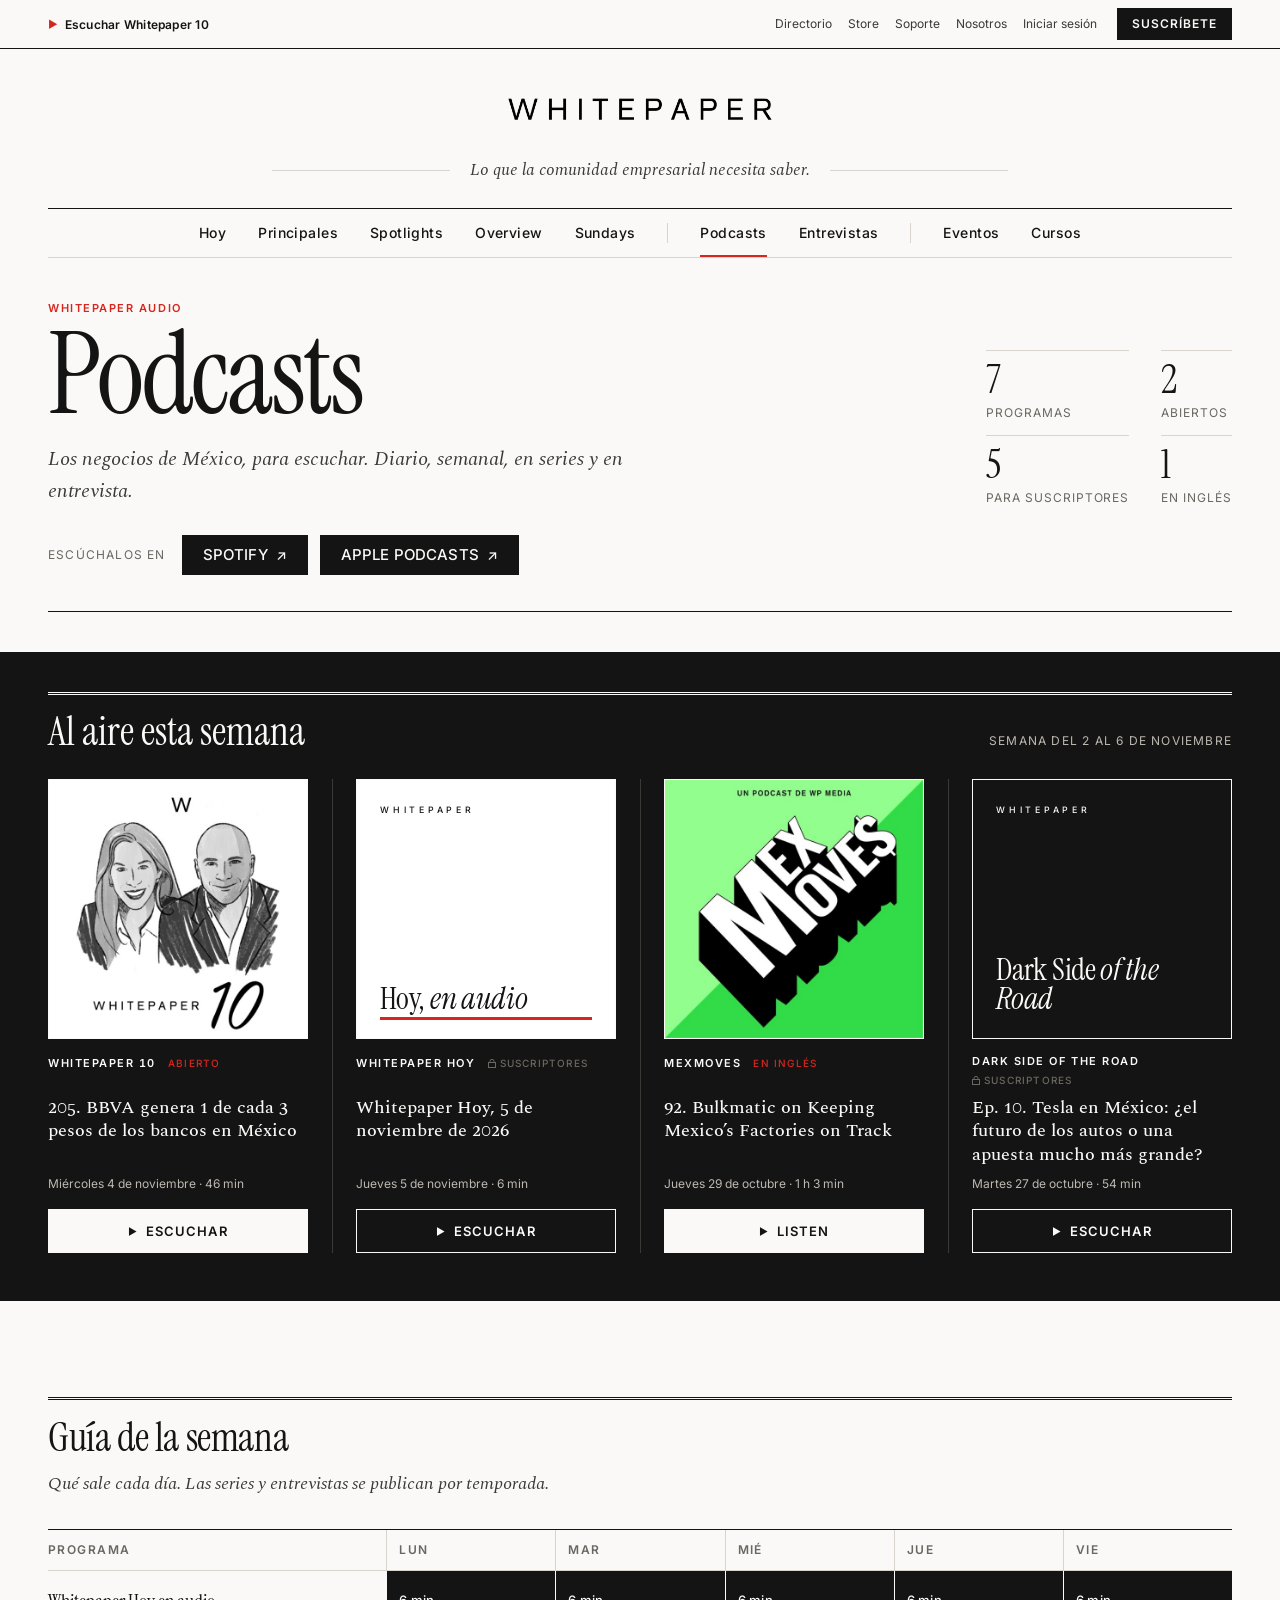
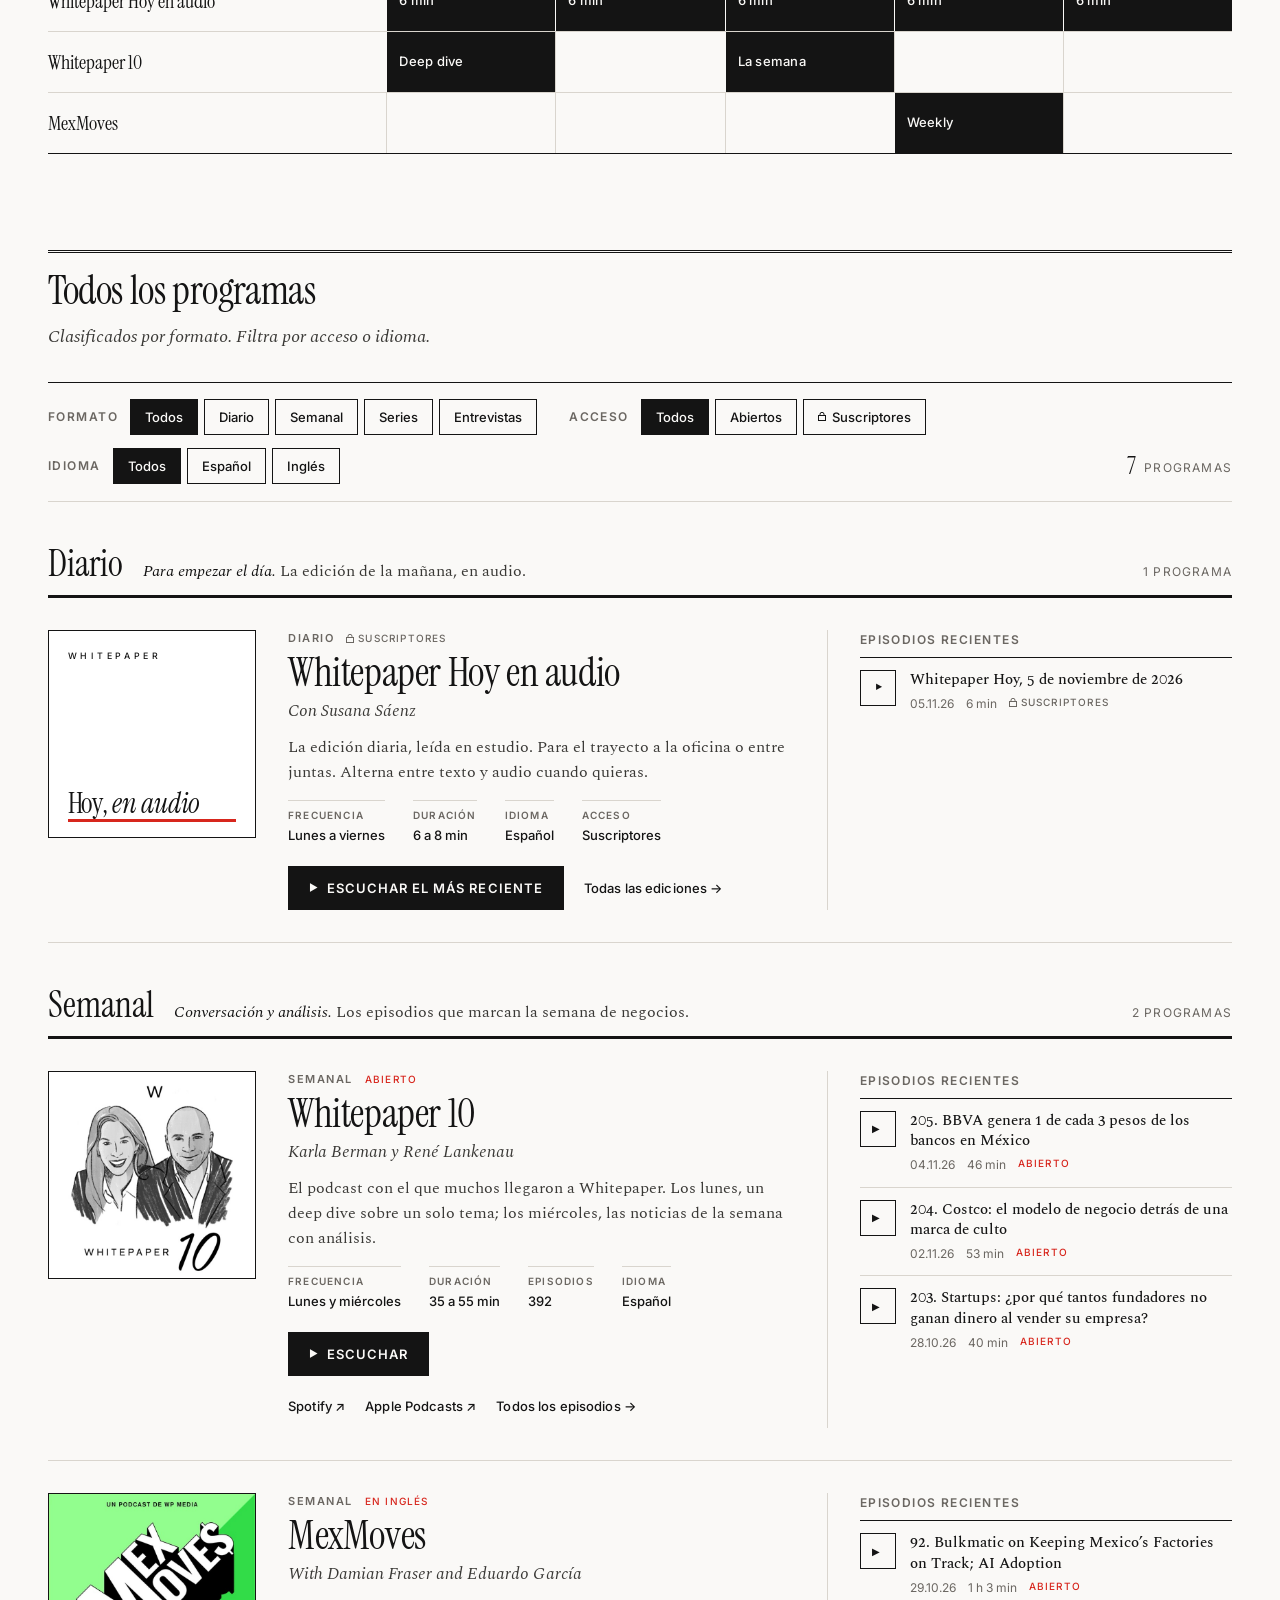
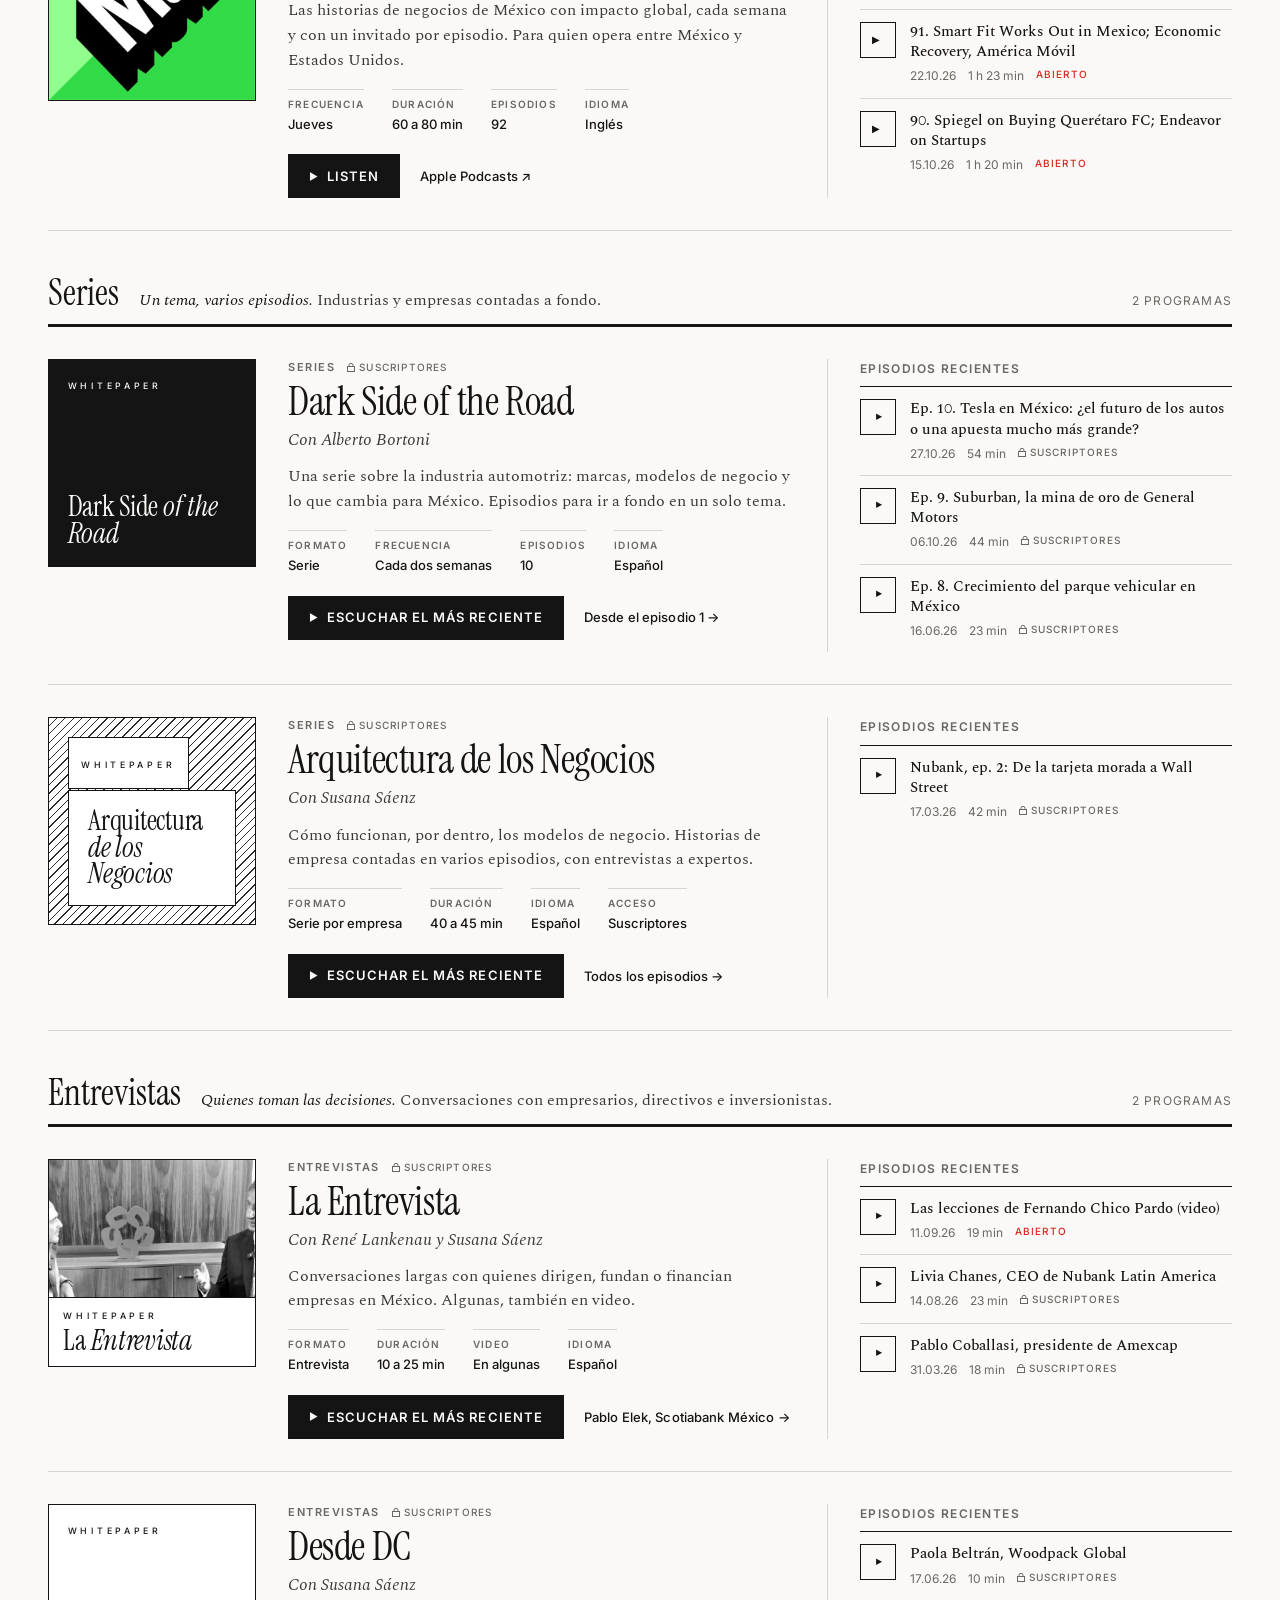
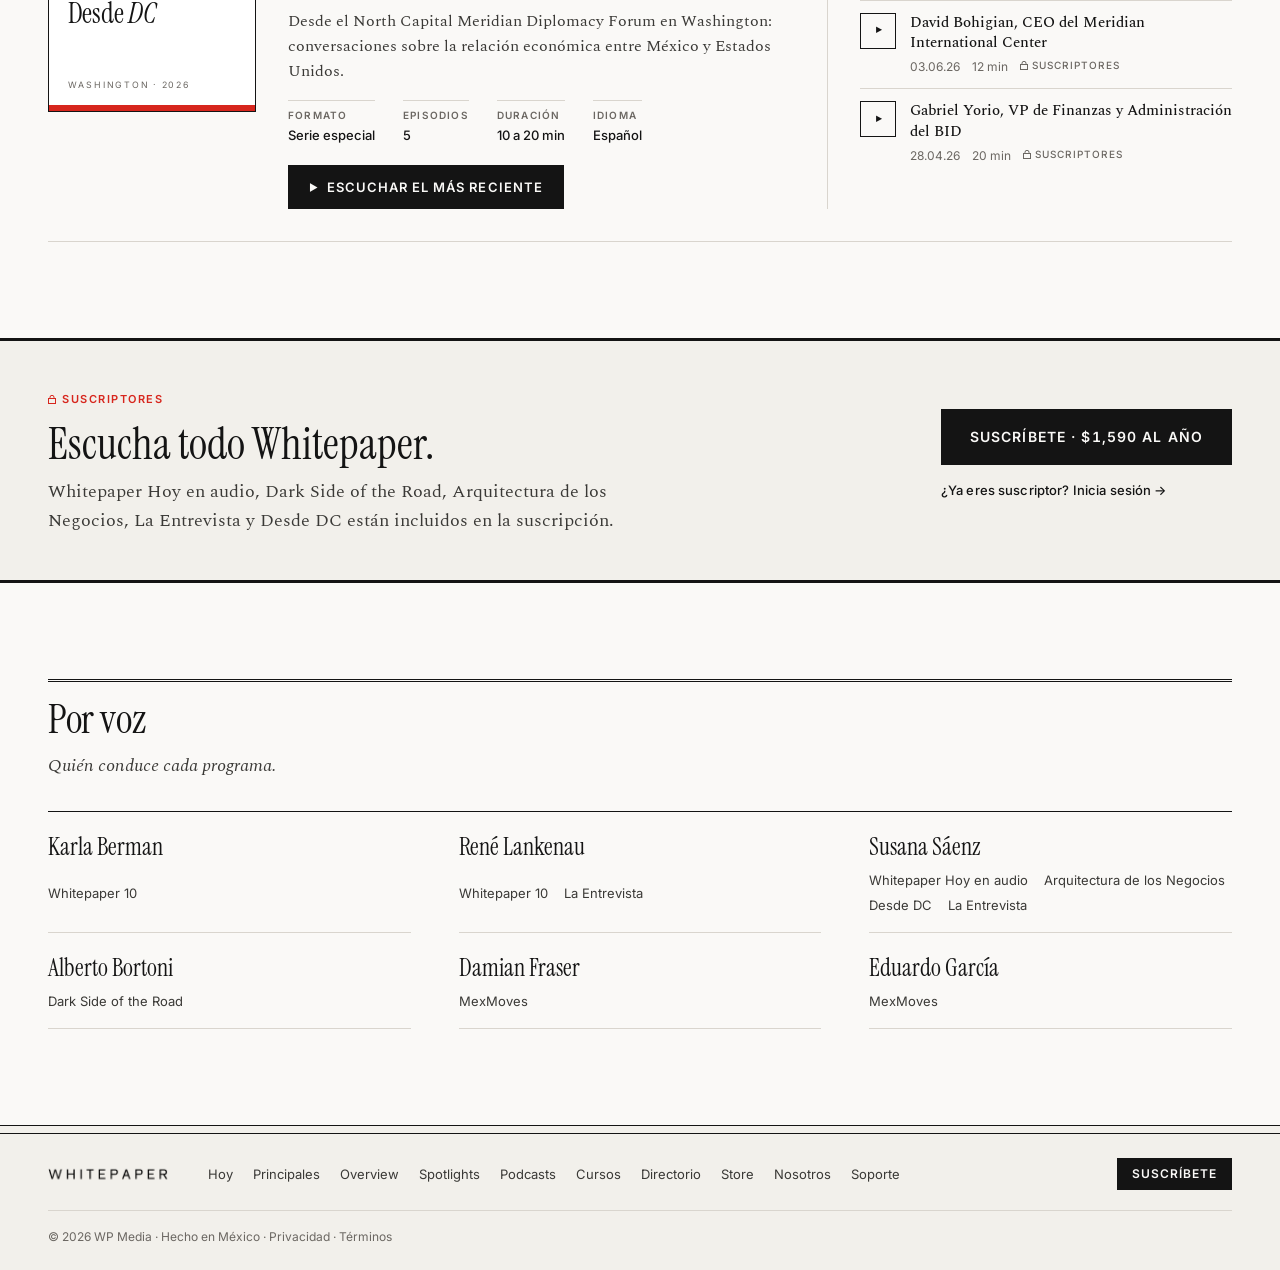
==== podcasts.html @ 3aa533bb "Nueva página de Podcasts con catálogo clasificado por formato, acceso e idioma Co-Authored-By: Claud" ====
<!DOCTYPE html>
<html lang="es-MX">
<head>
  <meta charset="utf-8">
  <meta name="viewport" content="width=device-width, initial-scale=1, viewport-fit=cover">
  <title>Podcasts · Whitepaper Audio</title>
  <meta name="description" content="Todos los podcasts de Whitepaper: Whitepaper 10, Whitepaper Hoy en audio, MexMoves, Dark Side of the Road, Arquitectura de los Negocios, La Entrevista y Desde DC.">
  <meta property="og:title" content="Podcasts · Whitepaper Audio">
  <meta property="og:description" content="Negocios en México, para escuchar. Diario, semanal, series y entrevistas.">
  <meta name="theme-color" content="#FAF9F7">
  <link rel="preload" href="assets/fonts/InstrumentSerif-Regular.ttf" as="font" type="font/ttf" crossorigin>
  <link rel="preload" href="assets/fonts/Spectral-Regular.ttf" as="font" type="font/ttf" crossorigin>
  <link rel="stylesheet" href="assets/css/home.css">
  <link rel="stylesheet" href="assets/css/podcasts.css">
</head>
<body>
<a class="skip" href="#contenido">Saltar al contenido</a>

<svg width="0" height="0" style="position:absolute" aria-hidden="true">
  <symbol id="lock" viewBox="0 0 8 9"><rect x=".5" y="3.5" width="7" height="5" fill="none" stroke="currentColor"/><path d="M2 3.5V2.3a2 2 0 0 1 4 0v1.2" fill="none" stroke="currentColor"/></symbol>
</svg>

<!-- ============ 1. BARRA UTILITARIA ============ -->
<div class="utility" id="utility">
  <div class="wrap">
    <div class="utility__left">
      <button class="utility__menu" id="menuBtn" aria-label="Abrir menú" aria-expanded="false" aria-controls="mnav"><span></span><span></span><span></span></button>
            <a class="utility__brand" href="index.html" aria-label="Whitepaper, inicio">Whitepaper</a>
      <button class="utility__listen" type="button" data-play="w10-205" aria-label="Escuchar el episodio más reciente de Whitepaper 10, 46 minutos">
        <span class="tri" aria-hidden="true">▶</span><span class="label-long">Escuchar Whitepaper 10</span><span class="label-short" aria-hidden="true"></span>
      </button>
    </div>
    <div class="utility__right">
      <nav class="utility__links" aria-label="Servicios">
        <a href="https://directorio.whitepaper.mx/">Directorio</a>
        <a href="https://hq.whitepaper.mx/collections/all">Store</a>
        <a href="https://intercom.help/whitepaper/es/">Soporte</a>
        <a href="https://www.whitepaper.mx/about">Nosotros</a>
        <a href="https://www.whitepaper.mx/account">Iniciar sesión</a>
      </nav>
      <a class="btn btn--sm" data-cta="nav" href="https://www.whitepaper.mx/subscribe">Suscríbete</a>
    </div>
  </div>
</div>

<header class="wrap wrap--compact" role="banner">
  <!-- ============ 2. MASTHEAD ============ -->
  <div class="masthead">
    <a class="masthead__logo" href="index.html" aria-label="Whitepaper, inicio"><img class="art" src="assets/img/logo.png" alt="Whitepaper" width="1000" height="140"></a>
    <p class="masthead__tagline">Lo que la comunidad empresarial necesita saber.</p>
  </div>

  <!-- ============ 3. NAV PRINCIPAL ============ -->
  <nav class="mainnav" aria-label="Principal">
    <ul>
      <li><a href="https://www.whitepaper.mx/t/hoy">Hoy</a></li>
      <li><a href="https://www.whitepaper.mx/t/principales">Principales</a></li>
      <li><a href="https://www.whitepaper.mx/t/spotlights">Spotlights</a></li>
      <li><a href="https://www.whitepaper.mx/t/overview">Overview</a></li>
      <li><a href="https://www.whitepaper.mx/s/sunday">Sundays</a></li>
      <li class="sep" aria-hidden="true"></li>
      <li><a href="podcasts.html" aria-current="page">Podcasts</a></li>
      <li><a href="https://www.whitepaper.mx/s/whitepaper-audio">Entrevistas</a></li>
      <li class="sep" aria-hidden="true"></li>
      <li><a href="https://www.whitepaper.mx/archive?search=Whitepaper%20Live">Eventos</a></li>
      <li><a href="https://learning.whitepaper.mx/">Cursos</a></li>
    </ul>
  </nav>
</header>

<main id="contenido" class="pod">

  <!-- ============ CABEZA DE PÁGINA ============ -->
  <div class="wrap">
    <section class="phead" aria-labelledby="h-pod">
      <p class="kicker">Whitepaper Audio</p>
      <h1 id="h-pod">Podcasts</h1>
      <p class="phead__deck">Los negocios de México, para escuchar. Diario, semanal, en series y en entrevista.</p>
      <ul class="phead__stats" aria-label="Resumen del catálogo">
        <li><strong>7</strong> programas</li>
        <li><strong>2</strong> abiertos</li>
        <li><strong>5</strong> para suscriptores</li>
        <li><strong>1</strong> en inglés</li>
      </ul>
      <div class="phead__platforms"><span>Escúchalos en</span><a class="platbtn platbtn--ink" href="https://open.spotify.com/show/0LnC5v04Xrh1JX4jGRGVOr">Spotify <span aria-hidden="true">↗</span></a><a class="platbtn platbtn--ink" href="https://podcasts.apple.com/mx/podcast/id1584711514">Apple Podcasts <span aria-hidden="true">↗</span></a></div>
    </section>
  </div>

  <!-- ============ AL AIRE (destacados, como Bulwark) ============ -->
  <section class="onair on-ink" aria-labelledby="h-onair">
    <div class="wrap">
      <div class="onair__head"><h2 id="h-onair">Al aire esta semana</h2><span class="onair__date">Semana del 2 al 6 de noviembre</span></div>
      <div class="onair__grid">
        <article class="onair__item" data-ep="w10-205">
          <div class="onair__art"><img src="assets/img/show-w10.jpg" alt="Portada de Whitepaper 10" width="600" height="600"></div>
          <div class="onair__tags"><span class="kicker">Whitepaper 10</span><span class="tag tag--open">Abierto</span></div>
          <h3>205. BBVA genera 1 de cada 3 pesos de los bancos en México</h3>
          <p class="onair__meta">Miércoles 4 de noviembre · 46 min</p>
          <div class="progress" aria-hidden="true"><i></i></div>
          <button class="btn" type="button" data-play="w10-205"><span class="tri" aria-hidden="true">▶</span> <span class="lbl">Escuchar</span></button>
        </article>
        <article class="onair__item">
          <div class="onair__art"><div class="cover cover--red-rule" role="img" aria-label="Portada de Whitepaper Hoy en audio"><span class="cover__w">Whitepaper</span><span class="cover__name">Hoy, <em>en audio</em></span></div></div>
          <div class="onair__tags"><span class="kicker">Whitepaper Hoy</span><span class="tag"><svg class="lock"><use href="#lock"/></svg>Suscriptores</span></div>
          <h3>Whitepaper Hoy, 5 de noviembre de 2026</h3>
          <p class="onair__meta">Jueves 5 de noviembre · 6 min</p>
          <div class="progress" aria-hidden="true"><i></i></div>
          <a class="btn btn--ghost" href="https://www.whitepaper.mx/p/whitepaper-hoy-05-de-noviembre-de-28a"><span class="tri" aria-hidden="true">▶</span> Escuchar</a>
        </article>
        <article class="onair__item" data-ep="mex-92" lang="en">
          <div class="onair__art"><img src="assets/img/show-mexmoves.jpg" alt="MexMoves podcast cover" width="600" height="600"></div>
          <div class="onair__tags"><span class="kicker">MexMoves</span><span class="tag tag--open" lang="es">En inglés</span></div>
          <h3>92. Bulkmatic on Keeping Mexico’s Factories on Track</h3>
          <p class="onair__meta" lang="es">Jueves 29 de octubre · 1 h 3 min</p>
          <div class="progress" aria-hidden="true"><i></i></div>
          <button class="btn" type="button" data-play="mex-92"><span class="tri" aria-hidden="true">▶</span> <span class="lbl">Listen</span></button>
        </article>
        <article class="onair__item">
          <div class="onair__art"><div class="cover cover--ink" role="img" aria-label="Portada de Dark Side of the Road"><span class="cover__w">Whitepaper</span><span class="cover__name">Dark Side <em>of the Road</em></span></div></div>
          <div class="onair__tags"><span class="kicker">Dark Side of the Road</span><span class="tag"><svg class="lock"><use href="#lock"/></svg>Suscriptores</span></div>
          <h3>Ep. 10. Tesla en México: ¿el futuro de los autos o una apuesta mucho más grande?</h3>
          <p class="onair__meta">Martes 27 de octubre · 54 min</p>
          <div class="progress" aria-hidden="true"><i></i></div>
          <a class="btn btn--ghost" href="https://www.whitepaper.mx/p/dark-side-of-the-road-ep-9-tesla"><span class="tri" aria-hidden="true">▶</span> Escuchar</a>
        </article>
      </div>
    </div>
  </section>

  <!-- ============ GUÍA DE LA SEMANA ============ -->
  <div class="wrap section">
    <section class="guide" aria-labelledby="h-guide">
      <div class="sechead"><h2 class="sechead__title" id="h-guide">Guía de la semana</h2><p class="sechead__intro">Qué sale cada día. Las series y entrevistas se publican por temporada.</p></div>
      <div class="guide__grid" role="table" aria-label="Programación semanal">
        <div class="guide__row guide__row--head" role="row"><span role="columnheader">Programa</span><span role="columnheader">Lun</span><span role="columnheader">Mar</span><span role="columnheader">Mié</span><span role="columnheader">Jue</span><span role="columnheader">Vie</span></div>
        <div class="guide__row" role="row"><a role="rowheader" href="#whitepaper-hoy">Whitepaper Hoy en audio</a><span role="cell" class="on">6 min</span><span role="cell" class="on">6 min</span><span role="cell" class="on">6 min</span><span role="cell" class="on">6 min</span><span role="cell" class="on">6 min</span></div>
        <div class="guide__row" role="row"><a role="rowheader" href="#whitepaper-10">Whitepaper 10</a><span role="cell" class="on">Deep dive</span><span role="cell"></span><span role="cell" class="on">La semana</span><span role="cell"></span><span role="cell"></span></div>
        <div class="guide__row" role="row"><a role="rowheader" href="#mexmoves">MexMoves</a><span role="cell"></span><span role="cell"></span><span role="cell"></span><span role="cell" class="on" lang="en">Weekly</span><span role="cell"></span></div>
      </div>
    </section>
  </div>

  <!-- ============ CATÁLOGO CLASIFICADO ============ -->
  <div class="wrap section" id="programas">
    <section aria-labelledby="h-shows">
      <div class="sechead"><h2 class="sechead__title" id="h-shows">Todos los programas</h2><p class="sechead__intro">Clasificados por formato. Filtra por acceso o idioma.</p></div>

      <div class="pfilter" role="group" aria-label="Filtrar programas">
        <div class="pfilter__set"><span class="pfilter__label">Formato</span>
          <button type="button" class="chip is-on" data-filter="fmt" data-value="all" aria-pressed="true">Todos</button>
          <button type="button" class="chip" data-filter="fmt" data-value="diario" aria-pressed="false">Diario</button>
          <button type="button" class="chip" data-filter="fmt" data-value="semanal" aria-pressed="false">Semanal</button>
          <button type="button" class="chip" data-filter="fmt" data-value="series" aria-pressed="false">Series</button>
          <button type="button" class="chip" data-filter="fmt" data-value="entrevistas" aria-pressed="false">Entrevistas</button>
        </div>
        <div class="pfilter__set"><span class="pfilter__label">Acceso</span>
          <button type="button" class="chip is-on" data-filter="access" data-value="all" aria-pressed="true">Todos</button>
          <button type="button" class="chip" data-filter="access" data-value="open" aria-pressed="false">Abiertos</button>
          <button type="button" class="chip" data-filter="access" data-value="sub" aria-pressed="false"><svg class="lock"><use href="#lock"/></svg> Suscriptores</button>
        </div>
        <div class="pfilter__set"><span class="pfilter__label">Idioma</span>
          <button type="button" class="chip is-on" data-filter="lang" data-value="all" aria-pressed="true">Todos</button>
          <button type="button" class="chip" data-filter="lang" data-value="es" aria-pressed="false">Español</button>
          <button type="button" class="chip" data-filter="lang" data-value="en" aria-pressed="false">Inglés</button>
        </div>
        <p class="pfilter__count" aria-live="polite"><span id="pCount">7</span> programas</p>
      </div>

      <div class="pcatalog">
        <section class="pgroup" data-group="diario" aria-labelledby="g-diario">
          <header class="pgroup__head"><h2 id="g-diario">Diario</h2><p><em>Para empezar el día.</em> La edición de la mañana, en audio.</p><span class="pgroup__count">1 programa</span></header>
          <article class="pshow" id="whitepaper-hoy" data-fmt="diario" data-access="sub" data-lang="es">
            <div class="pshow__art"><div class="cover cover--red-rule" role="img" aria-label="Portada de Whitepaper Hoy en audio"><span class="cover__w">Whitepaper</span><span class="cover__name">Hoy, <em>en audio</em></span></div></div>
            <div class="pshow__main">
              <div class="pshow__tags"><span class="kicker">Diario</span><span class="tag"><svg class="lock"><use href="#lock"/></svg>Suscriptores</span></div>
              <h3 class="pshow__name">Whitepaper Hoy en audio</h3>
              <p class="pshow__hosts">Con Susana Sáenz</p>
              <p class="pshow__desc">La edición diaria, leída en estudio. Para el trayecto a la oficina o entre juntas. Alterna entre texto y audio cuando quieras.</p>
              <dl class="pshow__facts"><div><dt>Frecuencia</dt><dd>Lunes a viernes</dd></div><div><dt>Duración</dt><dd>6 a 8 min</dd></div><div><dt>Idioma</dt><dd>Español</dd></div><div><dt>Acceso</dt><dd>Suscriptores</dd></div></dl>
              <div class="pshow__cta"><a class="btn" href="https://www.whitepaper.mx/p/whitepaper-hoy-05-de-noviembre-de-28a"><span class="tri" aria-hidden="true">▶</span> Escuchar el más reciente</a><span class="pshow__links"><a class="link" href="https://www.whitepaper.mx/s/whitepaper-audio">Todas las ediciones →</a></span></div>
            </div>
            <div class="pshow__eps">
              <h4 class="pshow__epshead">Episodios recientes</h4>
              <ol class="eplist">
              <li class="ep">
                <a class="ep__play ep__play--link" href="https://www.whitepaper.mx/p/whitepaper-hoy-05-de-noviembre-de-28a" aria-label="Escuchar en whitepaper.mx: Whitepaper Hoy, 5 de noviembre de 2026"><span class="tri" aria-hidden="true">▶</span></a>
                <div class="ep__body"><p class="ep__title"><a href="https://www.whitepaper.mx/p/whitepaper-hoy-05-de-noviembre-de-28a">Whitepaper Hoy, 5 de noviembre de 2026</a></p><p class="ep__meta"><span>05.11.26</span><span>6 min</span><span class="tag"><svg class="lock"><use href="#lock"/></svg>Suscriptores</span></p></div>
              </li>
              </ol>
            </div>
          </article>
        </section>
        <section class="pgroup" data-group="semanal" aria-labelledby="g-semanal">
          <header class="pgroup__head"><h2 id="g-semanal">Semanal</h2><p><em>Conversación y análisis.</em> Los episodios que marcan la semana de negocios.</p><span class="pgroup__count">2 programas</span></header>
          <article class="pshow" id="whitepaper-10" data-fmt="semanal" data-access="open" data-lang="es" data-ep="w10-205">
            <div class="pshow__art"><img src="assets/img/show-w10.jpg" alt="Portada de Whitepaper 10" width="600" height="600" loading="lazy"></div>
            <div class="pshow__main">
              <div class="pshow__tags"><span class="kicker">Semanal</span><span class="tag tag--open">Abierto</span></div>
              <h3 class="pshow__name">Whitepaper 10</h3>
              <p class="pshow__hosts">Karla Berman y René Lankenau</p>
              <p class="pshow__desc">El podcast con el que muchos llegaron a Whitepaper. Los lunes, un deep dive sobre un solo tema; los miércoles, las noticias de la semana con análisis.</p>
              <dl class="pshow__facts"><div><dt>Frecuencia</dt><dd>Lunes y miércoles</dd></div><div><dt>Duración</dt><dd>35 a 55 min</dd></div><div><dt>Episodios</dt><dd>392</dd></div><div><dt>Idioma</dt><dd>Español</dd></div></dl>
              <div class="pshow__cta"><button class="btn" type="button" data-play="w10-205"><span class="tri" aria-hidden="true">▶</span> <span class="lbl">Escuchar</span></button><span class="pshow__links"><a class="link" href="https://open.spotify.com/show/0LnC5v04Xrh1JX4jGRGVOr">Spotify ↗</a><a class="link" href="https://podcasts.apple.com/mx/podcast/id1584711514">Apple Podcasts ↗</a><a class="link" href="https://www.whitepaper.mx/s/whitepaper-10">Todos los episodios →</a></span></div>
            </div>
            <div class="pshow__eps">
              <h4 class="pshow__epshead">Episodios recientes</h4>
              <ol class="eplist">
              <li class="ep" data-ep="w10-205">
                <button class="ep__play" type="button" data-play="w10-205" aria-label="Escuchar: 205. BBVA genera 1 de cada 3 pesos de los bancos en México"><span class="tri" aria-hidden="true">▶</span></button>
                <div class="ep__body"><p class="ep__title">205. BBVA genera 1 de cada 3 pesos de los bancos en México</p><p class="ep__meta"><span>04.11.26</span><span>46 min</span><span class="tag tag--open">Abierto</span></p></div>
              </li>
              <li class="ep" data-ep="w10-204">
                <button class="ep__play" type="button" data-play="w10-204" aria-label="Escuchar: 204. Costco: el modelo de negocio detrás de una marca de culto"><span class="tri" aria-hidden="true">▶</span></button>
                <div class="ep__body"><p class="ep__title">204. Costco: el modelo de negocio detrás de una marca de culto</p><p class="ep__meta"><span>02.11.26</span><span>53 min</span><span class="tag tag--open">Abierto</span></p></div>
              </li>
              <li class="ep" data-ep="w10-203">
                <button class="ep__play" type="button" data-play="w10-203" aria-label="Escuchar: 203. Startups: ¿por qué tantos fundadores no ganan dinero al vender su empresa?"><span class="tri" aria-hidden="true">▶</span></button>
                <div class="ep__body"><p class="ep__title">203. Startups: ¿por qué tantos fundadores no ganan dinero al vender su empresa?</p><p class="ep__meta"><span>28.10.26</span><span>40 min</span><span class="tag tag--open">Abierto</span></p></div>
              </li>
              </ol>
            </div>
          </article>
          <article class="pshow" id="mexmoves" data-fmt="semanal" data-access="open" data-lang="en" data-ep="mex-92">
            <div class="pshow__art"><img src="assets/img/show-mexmoves.jpg" alt="Portada de MexMoves" width="600" height="600" loading="lazy"></div>
            <div class="pshow__main">
              <div class="pshow__tags"><span class="kicker">Semanal</span><span class="tag tag--open" lang="es">En inglés</span></div>
              <h3 class="pshow__name">MexMoves</h3>
              <p class="pshow__hosts" lang="en">With Damian Fraser and Eduardo García</p>
              <p class="pshow__desc">Las historias de negocios de México con impacto global, cada semana y con un invitado por episodio. Para quien opera entre México y Estados Unidos.</p>
              <dl class="pshow__facts"><div><dt>Frecuencia</dt><dd>Jueves</dd></div><div><dt>Duración</dt><dd>60 a 80 min</dd></div><div><dt>Episodios</dt><dd>92</dd></div><div><dt>Idioma</dt><dd>Inglés</dd></div></dl>
              <div class="pshow__cta"><button class="btn" type="button" data-play="mex-92"><span class="tri" aria-hidden="true">▶</span> <span class="lbl">Listen</span></button><span class="pshow__links"><a class="link" href="https://podcasts.apple.com/mx/podcast/id1792066671">Apple Podcasts ↗</a></span></div>
            </div>
            <div class="pshow__eps">
              <h4 class="pshow__epshead">Episodios recientes</h4>
              <ol class="eplist">
              <li class="ep" data-ep="mex-92" lang="en">
                <button class="ep__play" type="button" data-play="mex-92" aria-label="Escuchar: 92. Bulkmatic on Keeping Mexico’s Factories on Track; AI Adoption"><span class="tri" aria-hidden="true">▶</span></button>
                <div class="ep__body"><p class="ep__title">92. Bulkmatic on Keeping Mexico’s Factories on Track; AI Adoption</p><p class="ep__meta"><span>29.10.26</span><span>1 h 3 min</span><span class="tag tag--open">Abierto</span></p></div>
              </li>
              <li class="ep" data-ep="mex-91" lang="en">
                <button class="ep__play" type="button" data-play="mex-91" aria-label="Escuchar: 91. Smart Fit Works Out in Mexico; Economic Recovery, América Móvil"><span class="tri" aria-hidden="true">▶</span></button>
                <div class="ep__body"><p class="ep__title">91. Smart Fit Works Out in Mexico; Economic Recovery, América Móvil</p><p class="ep__meta"><span>22.10.26</span><span>1 h 23 min</span><span class="tag tag--open">Abierto</span></p></div>
              </li>
              <li class="ep" data-ep="mex-90" lang="en">
                <button class="ep__play" type="button" data-play="mex-90" aria-label="Escuchar: 90. Spiegel on Buying Querétaro FC; Endeavor on Startups"><span class="tri" aria-hidden="true">▶</span></button>
                <div class="ep__body"><p class="ep__title">90. Spiegel on Buying Querétaro FC; Endeavor on Startups</p><p class="ep__meta"><span>15.10.26</span><span>1 h 20 min</span><span class="tag tag--open">Abierto</span></p></div>
              </li>
              </ol>
            </div>
          </article>
        </section>
        <section class="pgroup" data-group="series" aria-labelledby="g-series">
          <header class="pgroup__head"><h2 id="g-series">Series</h2><p><em>Un tema, varios episodios.</em> Industrias y empresas contadas a fondo.</p><span class="pgroup__count">2 programas</span></header>
          <article class="pshow" id="dark-side" data-fmt="series" data-access="sub" data-lang="es">
            <div class="pshow__art"><div class="cover cover--ink" role="img" aria-label="Portada de Dark Side of the Road"><span class="cover__w">Whitepaper</span><span class="cover__name">Dark Side <em>of the Road</em></span></div></div>
            <div class="pshow__main">
              <div class="pshow__tags"><span class="kicker">Series</span><span class="tag"><svg class="lock"><use href="#lock"/></svg>Suscriptores</span></div>
              <h3 class="pshow__name">Dark Side of the Road</h3>
              <p class="pshow__hosts">Con Alberto Bortoni</p>
              <p class="pshow__desc">Una serie sobre la industria automotriz: marcas, modelos de negocio y lo que cambia para México. Episodios para ir a fondo en un solo tema.</p>
              <dl class="pshow__facts"><div><dt>Formato</dt><dd>Serie</dd></div><div><dt>Frecuencia</dt><dd>Cada dos semanas</dd></div><div><dt>Episodios</dt><dd>10</dd></div><div><dt>Idioma</dt><dd>Español</dd></div></dl>
              <div class="pshow__cta"><a class="btn" href="https://www.whitepaper.mx/p/dark-side-of-the-road-ep-9-tesla"><span class="tri" aria-hidden="true">▶</span> Escuchar el más reciente</a><span class="pshow__links"><a class="link" href="https://www.whitepaper.mx/p/dark-side-of-the-road-ep1">Desde el episodio 1 →</a></span></div>
            </div>
            <div class="pshow__eps">
              <h4 class="pshow__epshead">Episodios recientes</h4>
              <ol class="eplist">
              <li class="ep">
                <a class="ep__play ep__play--link" href="https://www.whitepaper.mx/p/dark-side-of-the-road-ep-9-tesla" aria-label="Escuchar en whitepaper.mx: Ep. 10. Tesla en México: ¿el futuro de los autos o una apuesta mucho más grande?"><span class="tri" aria-hidden="true">▶</span></a>
                <div class="ep__body"><p class="ep__title"><a href="https://www.whitepaper.mx/p/dark-side-of-the-road-ep-9-tesla">Ep. 10. Tesla en México: ¿el futuro de los autos o una apuesta mucho más grande?</a></p><p class="ep__meta"><span>27.10.26</span><span>54 min</span><span class="tag"><svg class="lock"><use href="#lock"/></svg>Suscriptores</span></p></div>
              </li>
              <li class="ep">
                <a class="ep__play ep__play--link" href="https://www.whitepaper.mx/p/dark-side-of-the-road-ep-9-suburban" aria-label="Escuchar en whitepaper.mx: Ep. 9. Suburban, la mina de oro de General Motors"><span class="tri" aria-hidden="true">▶</span></a>
                <div class="ep__body"><p class="ep__title"><a href="https://www.whitepaper.mx/p/dark-side-of-the-road-ep-9-suburban">Ep. 9. Suburban, la mina de oro de General Motors</a></p><p class="ep__meta"><span>06.10.26</span><span>44 min</span><span class="tag"><svg class="lock"><use href="#lock"/></svg>Suscriptores</span></p></div>
              </li>
              <li class="ep">
                <a class="ep__play ep__play--link" href="https://www.whitepaper.mx/p/dark-side-of-the-road-ep8-crecimiento" aria-label="Escuchar en whitepaper.mx: Ep. 8. Crecimiento del parque vehicular en México"><span class="tri" aria-hidden="true">▶</span></a>
                <div class="ep__body"><p class="ep__title"><a href="https://www.whitepaper.mx/p/dark-side-of-the-road-ep8-crecimiento">Ep. 8. Crecimiento del parque vehicular en México</a></p><p class="ep__meta"><span>16.06.26</span><span>23 min</span><span class="tag"><svg class="lock"><use href="#lock"/></svg>Suscriptores</span></p></div>
              </li>
              </ol>
            </div>
          </article>
          <article class="pshow" id="arquitectura" data-fmt="series" data-access="sub" data-lang="es">
            <div class="pshow__art"><div class="cover cover--hatch" role="img" aria-label="Portada de Arquitectura de los Negocios"><span class="cover__plate"><span class="cover__w">Whitepaper</span></span><span class="cover__plate cover__name">Arquitectura <em>de los Negocios</em></span></div></div>
            <div class="pshow__main">
              <div class="pshow__tags"><span class="kicker">Series</span><span class="tag"><svg class="lock"><use href="#lock"/></svg>Suscriptores</span></div>
              <h3 class="pshow__name">Arquitectura de los Negocios</h3>
              <p class="pshow__hosts">Con Susana Sáenz</p>
              <p class="pshow__desc">Cómo funcionan, por dentro, los modelos de negocio. Historias de empresa contadas en varios episodios, con entrevistas a expertos.</p>
              <dl class="pshow__facts"><div><dt>Formato</dt><dd>Serie por empresa</dd></div><div><dt>Duración</dt><dd>40 a 45 min</dd></div><div><dt>Idioma</dt><dd>Español</dd></div><div><dt>Acceso</dt><dd>Suscriptores</dd></div></dl>
              <div class="pshow__cta"><a class="btn" href="https://www.whitepaper.mx/p/episodio-2-de-la-tarjeta-morada-a"><span class="tri" aria-hidden="true">▶</span> Escuchar el más reciente</a><span class="pshow__links"><a class="link" href="https://www.whitepaper.mx/s/whitepaper-audio">Todos los episodios →</a></span></div>
            </div>
            <div class="pshow__eps">
              <h4 class="pshow__epshead">Episodios recientes</h4>
              <ol class="eplist">
              <li class="ep">
                <a class="ep__play ep__play--link" href="https://www.whitepaper.mx/p/episodio-2-de-la-tarjeta-morada-a" aria-label="Escuchar en whitepaper.mx: Nubank, ep. 2: De la tarjeta morada a Wall Street"><span class="tri" aria-hidden="true">▶</span></a>
                <div class="ep__body"><p class="ep__title"><a href="https://www.whitepaper.mx/p/episodio-2-de-la-tarjeta-morada-a">Nubank, ep. 2: De la tarjeta morada a Wall Street</a></p><p class="ep__meta"><span>17.03.26</span><span>42 min</span><span class="tag"><svg class="lock"><use href="#lock"/></svg>Suscriptores</span></p></div>
              </li>
              </ol>
            </div>
          </article>
        </section>
        <section class="pgroup" data-group="entrevistas" aria-labelledby="g-entrevistas">
          <header class="pgroup__head"><h2 id="g-entrevistas">Entrevistas</h2><p><em>Quienes toman las decisiones.</em> Conversaciones con empresarios, directivos e inversionistas.</p><span class="pgroup__count">2 programas</span></header>
          <article class="pshow" id="la-entrevista" data-fmt="entrevistas" data-access="sub" data-lang="es">
            <div class="pshow__art"><div class="cover cover--photo" role="img" aria-label="Portada de La Entrevista"><img src="assets/img/video-chico-pardo.webp" alt="" width="1216" height="684" loading="lazy"><span class="cover__plate"><span class="cover__w">Whitepaper</span><span class="cover__name">La <em>Entrevista</em></span></span></div></div>
            <div class="pshow__main">
              <div class="pshow__tags"><span class="kicker">Entrevistas</span><span class="tag"><svg class="lock"><use href="#lock"/></svg>Suscriptores</span></div>
              <h3 class="pshow__name">La Entrevista</h3>
              <p class="pshow__hosts">Con René Lankenau y Susana Sáenz</p>
              <p class="pshow__desc">Conversaciones largas con quienes dirigen, fundan o financian empresas en México. Algunas, también en video.</p>
              <dl class="pshow__facts"><div><dt>Formato</dt><dd>Entrevista</dd></div><div><dt>Duración</dt><dd>10 a 25 min</dd></div><div><dt>Video</dt><dd>En algunas</dd></div><div><dt>Idioma</dt><dd>Español</dd></div></dl>
              <div class="pshow__cta"><a class="btn" href="https://www.whitepaper.mx/p/las-lecciones-de-fernando"><span class="tri" aria-hidden="true">▶</span> Escuchar el más reciente</a><span class="pshow__links"><a class="link" href="https://www.whitepaper.mx/p/pablo-elek-country-head-scotiabank">Pablo Elek, Scotiabank México →</a></span></div>
            </div>
            <div class="pshow__eps">
              <h4 class="pshow__epshead">Episodios recientes</h4>
              <ol class="eplist">
              <li class="ep">
                <a class="ep__play ep__play--link" href="https://www.whitepaper.mx/p/las-lecciones-de-fernando" aria-label="Escuchar en whitepaper.mx: Las lecciones de Fernando Chico Pardo (video)"><span class="tri" aria-hidden="true">▶</span></a>
                <div class="ep__body"><p class="ep__title"><a href="https://www.whitepaper.mx/p/las-lecciones-de-fernando">Las lecciones de Fernando Chico Pardo (video)</a></p><p class="ep__meta"><span>11.09.26</span><span>19 min</span><span class="tag tag--open">Abierto</span></p></div>
              </li>
              <li class="ep">
                <a class="ep__play ep__play--link" href="https://www.whitepaper.mx/p/la-entrevista-livia-chanes-ceo-nubank" aria-label="Escuchar en whitepaper.mx: Livia Chanes, CEO de Nubank Latin America"><span class="tri" aria-hidden="true">▶</span></a>
                <div class="ep__body"><p class="ep__title"><a href="https://www.whitepaper.mx/p/la-entrevista-livia-chanes-ceo-nubank">Livia Chanes, CEO de Nubank Latin America</a></p><p class="ep__meta"><span>14.08.26</span><span>23 min</span><span class="tag"><svg class="lock"><use href="#lock"/></svg>Suscriptores</span></p></div>
              </li>
              <li class="ep">
                <a class="ep__play ep__play--link" href="https://www.whitepaper.mx/p/pablo-coballasi-presidente-amexcap" aria-label="Escuchar en whitepaper.mx: Pablo Coballasi, presidente de Amexcap"><span class="tri" aria-hidden="true">▶</span></a>
                <div class="ep__body"><p class="ep__title"><a href="https://www.whitepaper.mx/p/pablo-coballasi-presidente-amexcap">Pablo Coballasi, presidente de Amexcap</a></p><p class="ep__meta"><span>31.03.26</span><span>18 min</span><span class="tag"><svg class="lock"><use href="#lock"/></svg>Suscriptores</span></p></div>
              </li>
              </ol>
            </div>
          </article>
          <article class="pshow" id="desde-dc" data-fmt="entrevistas" data-access="sub" data-lang="es">
            <div class="pshow__art"><div class="cover cover--dc" role="img" aria-label="Portada de Desde DC"><span class="cover__w">Whitepaper</span><span class="cover__name">Desde <em>DC</em></span><span class="cover__sub">Washington · 2026</span></div></div>
            <div class="pshow__main">
              <div class="pshow__tags"><span class="kicker">Entrevistas</span><span class="tag"><svg class="lock"><use href="#lock"/></svg>Suscriptores</span></div>
              <h3 class="pshow__name">Desde DC</h3>
              <p class="pshow__hosts">Con Susana Sáenz</p>
              <p class="pshow__desc">Desde el North Capital Meridian Diplomacy Forum en Washington: conversaciones sobre la relación económica entre México y Estados Unidos.</p>
              <dl class="pshow__facts"><div><dt>Formato</dt><dd>Serie especial</dd></div><div><dt>Episodios</dt><dd>5</dd></div><div><dt>Duración</dt><dd>10 a 20 min</dd></div><div><dt>Idioma</dt><dd>Español</dd></div></dl>
              <div class="pshow__cta"><a class="btn" href="https://www.whitepaper.mx/p/desde-dc-paola-beltran-senior-director"><span class="tri" aria-hidden="true">▶</span> Escuchar el más reciente</a><span class="pshow__links"></span></div>
            </div>
            <div class="pshow__eps">
              <h4 class="pshow__epshead">Episodios recientes</h4>
              <ol class="eplist">
              <li class="ep">
                <a class="ep__play ep__play--link" href="https://www.whitepaper.mx/p/desde-dc-paola-beltran-senior-director" aria-label="Escuchar en whitepaper.mx: Paola Beltrán, Woodpack Global"><span class="tri" aria-hidden="true">▶</span></a>
                <div class="ep__body"><p class="ep__title"><a href="https://www.whitepaper.mx/p/desde-dc-paola-beltran-senior-director">Paola Beltrán, Woodpack Global</a></p><p class="ep__meta"><span>17.06.26</span><span>10 min</span><span class="tag"><svg class="lock"><use href="#lock"/></svg>Suscriptores</span></p></div>
              </li>
              <li class="ep">
                <a class="ep__play ep__play--link" href="https://www.whitepaper.mx/p/desde-dc-david-bohigian-ceo-del-meridian" aria-label="Escuchar en whitepaper.mx: David Bohigian, CEO del Meridian International Center"><span class="tri" aria-hidden="true">▶</span></a>
                <div class="ep__body"><p class="ep__title"><a href="https://www.whitepaper.mx/p/desde-dc-david-bohigian-ceo-del-meridian">David Bohigian, CEO del Meridian International Center</a></p><p class="ep__meta"><span>03.06.26</span><span>12 min</span><span class="tag"><svg class="lock"><use href="#lock"/></svg>Suscriptores</span></p></div>
              </li>
              <li class="ep">
                <a class="ep__play ep__play--link" href="https://www.whitepaper.mx/p/desde-dc-gabriel-yorio-vp-de-finanzas" aria-label="Escuchar en whitepaper.mx: Gabriel Yorio, VP de Finanzas y Administración del BID"><span class="tri" aria-hidden="true">▶</span></a>
                <div class="ep__body"><p class="ep__title"><a href="https://www.whitepaper.mx/p/desde-dc-gabriel-yorio-vp-de-finanzas">Gabriel Yorio, VP de Finanzas y Administración del BID</a></p><p class="ep__meta"><span>28.04.26</span><span>20 min</span><span class="tag"><svg class="lock"><use href="#lock"/></svg>Suscriptores</span></p></div>
              </li>
              </ol>
            </div>
          </article>
        </section>
        <p class="pempty" hidden>No hay programas con esa combinación. <button type="button" class="link" id="pReset">Ver todos →</button></p>
      </div>
    </section>
  </div>

  <!-- ============ MEMBRESÍA ============ -->
  <section class="pmember" aria-labelledby="h-member">
    <div class="wrap">
      <div class="pmember__text">
        <p class="kicker"><svg class="lock"><use href="#lock"/></svg> Suscriptores</p>
        <h2 id="h-member">Escucha todo Whitepaper.</h2>
        <p>Whitepaper Hoy en audio, Dark Side of the Road, Arquitectura de los Negocios, La Entrevista y Desde DC están incluidos en la suscripción.</p>
      </div>
      <div class="pmember__cta">
        <a class="btn btn--lg" data-cta="podcasts-member" href="https://www.whitepaper.mx/subscribe">Suscríbete · $1,590 al año</a>
        <a class="link" href="https://www.whitepaper.mx/account">¿Ya eres suscriptor? Inicia sesión →</a>
      </div>
    </div>
  </section>

  <!-- ============ POR VOZ ============ -->
  <div class="wrap section">
    <section aria-labelledby="h-voices">
      <div class="sechead"><h2 class="sechead__title" id="h-voices">Por voz</h2><p class="sechead__intro">Quién conduce cada programa.</p></div>
      <ul class="voices">
        <li><strong>Karla Berman</strong><a href="#whitepaper-10">Whitepaper 10</a></li>
        <li><strong>René Lankenau</strong><a href="#whitepaper-10">Whitepaper 10</a><a href="#la-entrevista">La Entrevista</a></li>
        <li><strong>Susana Sáenz</strong><a href="#whitepaper-hoy">Whitepaper Hoy en audio</a><a href="#arquitectura">Arquitectura de los Negocios</a><a href="#desde-dc">Desde DC</a><a href="#la-entrevista">La Entrevista</a></li>
        <li><strong>Alberto Bortoni</strong><a href="#dark-side">Dark Side of the Road</a></li>
        <li><strong>Damian Fraser</strong><a href="#mexmoves">MexMoves</a></li>
        <li><strong>Eduardo García</strong><a href="#mexmoves">MexMoves</a></li>
      </ul>
    </section>
  </div>

</main>

<footer class="footer footer--slim">
  <div class="wrap">
    <div class="fslim__top">
      <img class="art fslim__logo" src="assets/img/logo.png" alt="Whitepaper" width="1000" height="140">
      <nav class="fslim__nav" aria-label="Pie de página">
        <a href="https://www.whitepaper.mx/t/hoy">Hoy</a><a href="https://www.whitepaper.mx/t/principales">Principales</a><a href="https://www.whitepaper.mx/t/overview">Overview</a><a href="https://www.whitepaper.mx/t/spotlights">Spotlights</a><a href="podcasts.html">Podcasts</a><a href="https://learning.whitepaper.mx/">Cursos</a><a href="https://directorio.whitepaper.mx/">Directorio</a><a href="https://hq.whitepaper.mx/collections/all">Store</a><a href="https://www.whitepaper.mx/about">Nosotros</a><a href="https://intercom.help/whitepaper/es/">Soporte</a>
      </nav>
      <a class="btn btn--sm" data-cta="footer" href="https://www.whitepaper.mx/subscribe">Suscríbete</a>
    </div>
    <p class="fslim__legal">© 2026 WP Media · Hecho en México · <a href="https://substack.com/privacy">Privacidad</a> · <a href="https://substack.com/tos">Términos</a></p>
  </div>
</footer>

<!-- ============ MENÚ MÓVIL ============ -->
<div class="mnav" id="mnav" role="dialog" aria-modal="true" aria-label="Menú">
  <div class="mnav__top"><img class="art" src="assets/img/logo.png" alt="Whitepaper" width="1000" height="140"><button class="mnav__close" id="menuClose" aria-label="Cerrar menú">✕</button></div>
  <section><h2>Leer</h2><a href="https://www.whitepaper.mx/t/hoy">Hoy</a><a href="https://www.whitepaper.mx/t/principales">Principales</a><a href="https://www.whitepaper.mx/t/spotlights">Spotlights</a><a href="https://www.whitepaper.mx/t/overview">Overview</a><a href="https://www.whitepaper.mx/s/sunday">Sundays</a></section>
  <section><h2>Escuchar</h2><a href="podcasts.html">Todos los podcasts</a><a href="podcasts.html#whitepaper-10">Whitepaper 10 <span class="tag tag--open">Abierto</span></a><a href="podcasts.html#whitepaper-hoy">Whitepaper Hoy en audio</a><a href="podcasts.html#mexmoves">MexMoves</a><a href="podcasts.html#dark-side">Dark Side of the Road</a><a href="podcasts.html#arquitectura">Arquitectura de los Negocios</a><a href="podcasts.html#la-entrevista">La Entrevista</a><a href="podcasts.html#desde-dc">Desde DC</a></section>
  <section><h2>Ver</h2><a href="https://www.whitepaper.mx/s/whitepaper-audio">Entrevistas en video</a></section>
  <section><h2>Vivir</h2><a href="https://www.whitepaper.mx/archive?search=Whitepaper%20Live">Eventos</a><a href="https://learning.whitepaper.mx/">Learning ↗</a><a href="https://directorio.whitepaper.mx/">Directorio ↗</a><a href="https://hq.whitepaper.mx/collections/all">Store ↗</a></section>
  <a class="btn" data-cta="mobile-menu" href="https://www.whitepaper.mx/subscribe">Suscríbete · $1,590 al año</a>
  <a class="signin" href="https://www.whitepaper.mx/account">Iniciar sesión</a>
</div>

<!-- ============ MINI-REPRODUCTOR ============ -->
<div class="player" id="player" role="region" aria-label="Reproductor" hidden>
  <div class="player__bar" aria-hidden="true"><i id="pBarMobile"></i></div>
  <div class="wrap">
    <img id="pArt" src="assets/img/show-w10.jpg" alt="" width="48" height="48">
    <div class="player__title"><strong id="pTitle">—</strong><span id="pShow">—</span></div>
    <div class="player__ctrls">
      <button class="pbtn pbtn--skip" id="pBack" aria-label="Retroceder 15 segundos">−15</button>
      <button class="pbtn pbtn--main" id="pToggle" aria-label="Reproducir">▶</button>
      <button class="pbtn pbtn--skip" id="pFwd" aria-label="Adelantar 15 segundos">+15</button>
    </div>
    <input type="range" id="pSeek" min="0" max="100" step="0.1" value="0" aria-label="Posición">
    <span class="player__time" id="pTime">0:00 / 0:00</span>
    <button class="pbtn" id="pRate" aria-label="Velocidad de reproducción, actual 1x">1x</button>
    <button class="pbtn" id="pClose" aria-label="Cerrar reproductor">✕</button>
  </div>
  <p class="sr-only" aria-live="polite" id="pLive"></p>
</div>
<audio id="wpAudio" preload="none"></audio>

<script src="assets/js/home.js" defer></script>
<script src="assets/js/podcasts.js" defer></script>
</body>
</html>
---- assets/css/home.css ----
/* ============================================================
   WHITEPAPER — Home · Nov 2026
   "Edición impresa, tirada digital."
   Sistema: docs/02-diseno.md · Estructura: docs/03-uxui.md
   Copy: docs/01-editorial.md · Conversión: docs/04-marketing.md
   ============================================================ */

/* ---------- Fuentes locales ---------- */
@font-face { font-family: "Instrument Serif"; src: url("../fonts/InstrumentSerif-Regular.ttf") format("truetype"); font-weight: 400; font-style: normal; font-display: swap; }
@font-face { font-family: "Instrument Serif"; src: url("../fonts/InstrumentSerif-Italic.ttf") format("truetype"); font-weight: 400; font-style: italic; font-display: swap; }
@font-face { font-family: "Spectral"; src: url("../fonts/Spectral-Light.ttf") format("truetype"); font-weight: 300; font-style: normal; font-display: swap; }
@font-face { font-family: "Spectral"; src: url("../fonts/Spectral-Regular.ttf") format("truetype"); font-weight: 400; font-style: normal; font-display: swap; }
@font-face { font-family: "Spectral"; src: url("../fonts/Spectral-Italic.ttf") format("truetype"); font-weight: 400; font-style: italic; font-display: swap; }
@font-face { font-family: "Spectral"; src: url("../fonts/Spectral-Medium.ttf") format("truetype"); font-weight: 500; font-style: normal; font-display: swap; }
@font-face { font-family: "Spectral"; src: url("../fonts/Spectral-SemiBold.ttf") format("truetype"); font-weight: 600; font-style: normal; font-display: swap; }
@font-face { font-family: "Spectral"; src: url("../fonts/Spectral-SemiBoldItalic.ttf") format("truetype"); font-weight: 600; font-style: italic; font-display: swap; }
@font-face { font-family: "Inter"; src: url("../fonts/Inter-Variable.ttf") format("truetype-variations"), url("../fonts/Inter-Variable.ttf") format("truetype"); font-weight: 100 900; font-style: normal; font-display: swap; }

/* ---------- Tokens ---------- */
:root {
  color-scheme: light only;
  --paper: #FAF9F7; --paper-2: #F2F0EB; --white: #FFFFFF;
  --ink: #141414; --ink-2: #3A3936; --ink-3: #6B6762; --ink-4: #9B968E;
  --rule-soft: #D9D5CE;
  --red: #D7261D; --red-ink: #B81F17; --red-tint: #FBE9E7;

  --font-display: "Instrument Serif", "Times New Roman", Times, serif;
  --font-text: "Spectral", Georgia, "Times New Roman", serif;
  --font-ui: "Inter", -apple-system, "Helvetica Neue", Arial, sans-serif;

  --fs-h1: 3.5rem; --fs-h2: 2.5rem; --fs-h3: 1.75rem; --fs-h4: 1.375rem; --fs-h5: 1.125rem;
  --fs-deck: 1.25rem; --fs-body: 1.125rem; --fs-small: 1rem;
  --fs-quote: 2rem; --fs-figure: 4.5rem;
  --fs-kicker: .6875rem; --fs-meta: .75rem; --fs-ui: .8125rem;

  --container: 77.5rem; --gutter: 1.5rem; --margin: 3rem;
  --section-gap: 6rem;

  --rule-hair: 1px solid var(--rule-soft);
  --rule-thin: 1px solid var(--ink);
  --rule-double: 3px double var(--ink);
  --rule-thick: 3px solid var(--ink);
  --rule-red: 3px solid var(--red);
  --t: 120ms ease-out;
  --player-h: 0px;
}
@media (max-width: 1023px) { :root { --margin: 2rem; --gutter: 1.25rem; --section-gap: 4.5rem; --fs-h1: 3rem; } }
@media (max-width: 600px) {
  :root {
    --margin: 1.25rem; --gutter: 1rem; --section-gap: 3.5rem;
    --fs-h1: 2.375rem; --fs-h2: 1.875rem; --fs-h3: 1.375rem; --fs-h4: 1.1875rem; --fs-h5: 1.0625rem;
    --fs-deck: 1.125rem; --fs-body: 1.0625rem; --fs-small: .9375rem; --fs-quote: 1.5rem; --fs-figure: 3rem;
  }
}

/* ---------- Base ---------- */
*, *::before, *::after { box-sizing: border-box; }
html { background: var(--paper); scroll-behavior: smooth; }
@media (prefers-reduced-motion: reduce) { html { scroll-behavior: auto; } *, *::before, *::after { transition: none !important; animation: none !important; } }
body {
  margin: 0; color: var(--ink); background: var(--paper);
  font-family: var(--font-text); font-size: var(--fs-body); line-height: 1.6;
  font-variant-numeric: oldstyle-nums proportional-nums;
  text-rendering: optimizeLegibility;
  padding-bottom: var(--player-h);
}
img { display: block; max-width: 100%; height: auto; }
a { color: inherit; text-decoration: none; }
a:hover, a:focus-visible { text-decoration: underline; text-decoration-color: var(--red); text-decoration-thickness: 1px; text-underline-offset: .14em; }
:focus-visible { outline: 2px solid var(--ink); outline-offset: 3px; }
h1, h2, h3, h4, p, ul, ol, dl, figure, blockquote { margin: 0; }
ul, ol { padding: 0; list-style: none; }
b, strong { font-weight: 600; }
.sr-only { position: absolute; width: 1px; height: 1px; padding: 0; margin: -1px; overflow: hidden; clip: rect(0 0 0 0); white-space: nowrap; border: 0; }

.wrap { max-width: calc(var(--container) + 2 * var(--margin)); margin: 0 auto; padding: 0 var(--margin); }

/* Voces tipográficas */
.ui, .kicker, .meta, .folio, .btn, .tag, nav, figcaption, .byline, .colophon small {
  font-family: var(--font-ui); -webkit-font-smoothing: antialiased; font-variant-numeric: lining-nums tabular-nums;
}
.kicker { display: inline-block; font-size: var(--fs-kicker); font-weight: 600; letter-spacing: .14em; text-transform: uppercase; line-height: 1.2; font-feature-settings: "case"; }
.kicker--red { color: var(--red); }
.meta, .byline { font-size: var(--fs-meta); letter-spacing: .02em; color: var(--ink-3); line-height: 1.45; }
.byline b { color: var(--ink); font-weight: 500; }
.meta--caps { text-transform: uppercase; letter-spacing: .08em; font-weight: 500; }
.tag { font-size: .625rem; font-weight: 500; letter-spacing: .12em; text-transform: uppercase; color: var(--ink-3); white-space: nowrap; }
.tag--open { color: var(--red); }
.tag .lock { display: inline-block; width: 8px; height: 9px; margin-right: 4px; vertical-align: -1px; }
.display { font-family: var(--font-display); font-weight: 400; letter-spacing: -.015em; font-variant-numeric: lining-nums; }
.num { color: var(--red); font-weight: 500; font-variant-numeric: lining-nums; }
.art { mix-blend-mode: multiply; }
.frame { border: var(--rule-thin); }
.ornament { font-family: var(--font-ui); text-align: center; letter-spacing: .6em; font-size: .8125rem; color: var(--ink); padding-left: .6em; }

/* Botones */
.btn {
  display: inline-flex; align-items: center; justify-content: center; gap: .55rem;
  min-height: 2.75rem; padding: 0 1.25rem; border: var(--rule-thin); border-radius: 0;
  background: var(--ink); color: var(--paper);
  font-size: var(--fs-ui); font-weight: 600; letter-spacing: .08em; text-transform: uppercase; line-height: 1;
  cursor: pointer; transition: background var(--t), color var(--t); text-decoration: none !important;
}
.btn:hover { background: var(--paper); color: var(--ink); }
.btn--ghost { background: transparent; color: var(--ink); }
.btn--ghost:hover { background: var(--ink); color: var(--paper); }
.btn--sm { min-height: 2rem; padding: 0 .875rem; font-size: .75rem; }
.btn--lg { min-height: 3.5rem; padding: 0 1.75rem; font-size: .875rem; }
.btn .tri { font-size: .6rem; letter-spacing: 0; }
.link { font-family: var(--font-ui); font-size: var(--fs-ui); font-weight: 500; letter-spacing: .01em; display: inline-flex; align-items: center; min-height: 2.75rem; }
.on-ink .btn { background: var(--paper); color: var(--ink); border-color: var(--paper); }
.on-ink .btn:hover { background: var(--ink); color: var(--paper); }
.on-ink .btn--ghost { background: transparent; color: var(--paper); border-color: var(--paper); }
.on-ink .btn--ghost:hover { background: var(--paper); color: var(--ink); }
.on-ink :focus-visible { outline-color: var(--paper); }

.skip { position: absolute; left: -999px; top: 0; z-index: 100; background: var(--ink); color: var(--paper); padding: .75rem 1rem; font-family: var(--font-ui); font-size: var(--fs-ui); }
.skip:focus { left: 1rem; top: 1rem; }

/* ---------- 1. Barra utilitaria (sticky) ---------- */
.utility { position: sticky; top: 0; z-index: 40; background: var(--paper); border-bottom: var(--rule-thin); }
.utility .wrap { display: flex; align-items: center; justify-content: space-between; gap: 1rem; min-height: 3rem; }
.utility__left, .utility__right { display: flex; align-items: center; gap: 1.25rem; font-family: var(--font-ui); font-size: var(--fs-meta); }
.utility__date { text-transform: uppercase; letter-spacing: .08em; color: var(--ink-3); }
.utility__brand { display: none; font-family: var(--font-ui); font-weight: 500; font-size: .75rem; letter-spacing: .42em; text-transform: uppercase; }
.utility.is-stuck .utility__brand { display: inline; }
.utility.is-stuck .utility__date { display: none; }
.utility__listen { font-weight: 600; letter-spacing: .02em; display: inline-flex; gap: .4rem; align-items: center; background: none; border: 0; padding: 0; color: var(--ink); cursor: pointer; font-family: inherit; font-size: inherit; min-height: 2.75rem; }
.utility__listen .tri { color: var(--red); font-size: .65rem; }
.utility__listen:hover { text-decoration: underline; text-decoration-color: var(--red); }
.utility__links { display: flex; gap: 1rem; color: var(--ink-2); }
.utility__links a { display: inline-flex; align-items: center; min-height: 2.75rem; }
.utility__menu { display: none; background: none; border: 0; width: 2.75rem; height: 2.75rem; padding: 0; cursor: pointer; color: var(--ink); }
.utility__menu span { display: block; width: 20px; height: 1.5px; background: currentColor; margin: 5px auto; }

/* ---------- 2. Masthead ---------- */
.masthead { text-align: center; padding: 2.5rem 0 0; }
.masthead__logo { display: inline-block; }
.masthead__logo img { height: 40px; width: auto; margin: 0 auto; }
.masthead__tagline { display: flex; align-items: center; gap: 1.25rem; justify-content: center; margin: 1.125rem auto 0; max-width: 46rem; font-style: italic; font-size: 1.0625rem; color: var(--ink-2); }
.masthead__tagline::before, .masthead__tagline::after { content: ""; flex: 1; border-top: var(--rule-hair); }
.masthead__folio { margin-top: 1.25rem; padding: .7rem 0; border-top: var(--rule-thick); border-bottom: var(--rule-thin); font-family: var(--font-ui); font-size: var(--fs-meta); text-transform: uppercase; letter-spacing: .08em; color: var(--ink-2); display: flex; justify-content: space-between; gap: 1rem; flex-wrap: wrap; }
.masthead__folio span + span::before { content: ""; }

/* ---------- 3. Nav ---------- */
.mainnav { border-bottom: var(--rule-hair); }
.mainnav ul { display: flex; justify-content: center; flex-wrap: wrap; gap: 0 2rem; }
.mainnav a { display: inline-flex; align-items: center; min-height: 3rem; font-size: .875rem; font-weight: 500; letter-spacing: .03em; }
.mainnav .sep { width: 1px; background: var(--rule-soft); margin: .875rem 0; }

/* ---------- Cabezas de sección ---------- */
.section { padding-top: var(--section-gap); }
.sechead { border-top: var(--rule-double); padding-top: 1rem; margin-bottom: 2rem; display: grid; grid-template-columns: auto 1fr auto; align-items: baseline; gap: 1.5rem; }
.sechead__num { font-family: var(--font-ui); font-size: var(--fs-meta); font-weight: 500; letter-spacing: .1em; text-transform: uppercase; color: var(--ink-3); white-space: nowrap; }
.sechead__title { font-family: var(--font-display); font-weight: 400; font-size: var(--fs-h2); line-height: 1.05; letter-spacing: -.01em; }
.sechead__title em { font-style: italic; }
.sechead__aside { font-family: var(--font-ui); font-size: var(--fs-ui); font-weight: 500; }
.sechead__intro { grid-column: 2 / -1; font-style: italic; color: var(--ink-2); font-size: 1.125rem; line-height: 1.5; max-width: 40rem; margin-top: -.75rem; }

/* ---------- 4. Primera plana ---------- */
.front { display: grid; grid-template-columns: minmax(0,3fr) minmax(0,6fr) minmax(0,3fr); gap: 0; padding-top: 2rem; }
.front > * { padding: 0 var(--gutter); }
.front > *:first-child { padding-left: 0; }
.front > *:last-child { padding-right: 0; }
.front > * + * { border-left: var(--rule-hair); }

.lead__kicker { margin-bottom: .875rem; display: flex; align-items: center; gap: .5rem; }
.lead__kicker .dot { width: 6px; height: 6px; background: var(--red); border-radius: 50%; display: inline-block; }
.lead h1 { font-family: var(--font-display); font-weight: 400; font-size: var(--fs-h1); line-height: 1; letter-spacing: -.015em; text-wrap: balance; }
.lead h1 a:hover { text-decoration-thickness: 2px; }
.lead__deck { margin-top: 1rem; font-weight: 300; font-size: var(--fs-deck); line-height: 1.45; color: var(--ink-2); }
.lead__deck b { font-weight: 600; color: var(--ink); }
.lead__byline { margin-top: 1.25rem; padding-top: .625rem; border-top: var(--rule-thin); display: flex; justify-content: space-between; gap: 1rem; flex-wrap: wrap; align-items: center; }
.lead__actions { margin-top: 1.25rem; display: flex; gap: .75rem; flex-wrap: wrap; }
.lead__fig { margin-top: 1.75rem; }
.lead__fig figcaption { font-size: var(--fs-meta); color: var(--ink-3); margin-top: .5rem; }

.summary { margin-top: 1.75rem; }
.summary__head { display: flex; justify-content: space-between; align-items: baseline; padding-bottom: .5rem; border-bottom: var(--rule-thin); }
.summary li { padding: .75rem 0; border-bottom: var(--rule-hair); font-size: 1rem; line-height: 1.5; display: grid; grid-template-columns: 1.75rem 1fr; }
.summary li::before { content: "—"; color: var(--ink-4); font-family: var(--font-ui); }
.summary b { font-weight: 600; }

.comment { margin-top: 1.75rem; border-left: var(--rule-red); padding: .25rem 0 .25rem 1.5rem; }
.comment p { margin-top: .625rem; font-style: italic; font-size: 1.0625rem; line-height: 1.6; color: var(--ink-2); }
.comment > p:not(.lock-note)::first-letter { font-family: var(--font-display); font-style: normal; font-size: 3.6em; line-height: .78; float: left; padding: .06em .1em 0 0; color: var(--ink); }
.comment .lock-note { margin-top: .875rem; font-family: var(--font-ui); font-size: var(--fs-meta); color: var(--ink-3); }
.comment .lock-note a { color: var(--ink); font-weight: 600; }

/* Columna izquierda: Principales */
.col-kicker { padding-bottom: .5rem; border-bottom: var(--rule-thin); margin-bottom: 1.125rem; display: flex; justify-content: space-between; align-items: baseline; }
.feature__art { margin-bottom: 1rem; }
.feature h2 { font-family: var(--font-display); font-weight: 400; font-size: 2.125rem; line-height: 1.02; letter-spacing: -.01em; }
.feature__deck { margin-top: .625rem; font-size: 1rem; line-height: 1.5; color: var(--ink-2); }
.feature .byline { margin-top: .75rem; }
.minilist { margin-top: 1.5rem; }
.minilist li { padding: .875rem 0; border-top: var(--rule-hair); }
.minilist h3 { font-weight: 500; font-size: 1.0625rem; line-height: 1.3; }
.minilist .meta { margin-top: .25rem; }
.conoce { margin-top: 1.5rem; border-top: var(--rule-thin); padding-top: 1rem; }
.conoce img { margin: .75rem 0; }
.conoce h3 { font-weight: 500; font-size: 1.125rem; line-height: 1.3; }
.conoce p { font-size: .9375rem; line-height: 1.5; color: var(--ink-2); margin-top: .375rem; }

/* Columna derecha: radio del día */
.radio__item { padding: 1rem 0; border-bottom: var(--rule-hair); }
.radio__item:first-of-type { padding-top: 0; }
.radio__row { display: grid; grid-template-columns: 4.5rem 1fr; gap: .875rem; align-items: start; }
.radio__row img, .radio__row .cover { width: 4.5rem; height: 4.5rem; }
.radio__item h3 { font-weight: 500; font-size: 1rem; line-height: 1.3; margin-top: .3rem; }
.radio__item .meta { margin-top: .3rem; }
.radio__item .actions { margin-top: .75rem; display: flex; align-items: center; justify-content: space-between; gap: .5rem; }
.radio__video { margin-top: 1rem; }
.radio__all { margin-top: .5rem; }

/* Portadas tipográficas para shows sin arte */
.cover {
  position: relative; aspect-ratio: 1; background: var(--white); border: var(--rule-thin);
  display: flex; flex-direction: column; justify-content: space-between; padding: 9%; overflow: hidden;
}
.cover__w { font-family: var(--font-ui); font-size: .55rem; font-weight: 500; letter-spacing: .42em; text-transform: uppercase; }
.cover__name { font-family: var(--font-display); font-size: clamp(1.1rem, 2.4vw, 2.1rem); line-height: .95; letter-spacing: -.01em; }
.cover__name em { font-style: italic; }
.cover--hatch { background-image: repeating-linear-gradient(135deg, transparent 0 5px, rgba(20,20,20,.9) 5px 6px); }
.cover--hatch .cover__plate { background: var(--white); border: var(--rule-thin); padding: .6em .7em; align-self: flex-start; }
.cover--ink { background: var(--ink); color: var(--paper); border-color: var(--ink); }
.cover--red-rule::after { content: ""; position: absolute; left: 9%; right: 9%; bottom: 7%; border-top: 3px solid var(--red); }
.radio__row .cover { padding: 8px; }
.radio__row .cover__name { font-size: .95rem; }
.radio__row .cover__w { font-size: .4rem; }

/* ---------- 5. Índice de la casa ---------- */
.index { display: grid; grid-template-columns: repeat(4, 1fr); border-top: var(--rule-thick); border-bottom: var(--rule-thin); }
.index__intro { grid-column: 1 / -1; text-align: center; padding: 1.75rem 1rem 1.5rem; border-bottom: var(--rule-hair); }
.index__intro p:first-child { font-family: var(--font-display); font-size: var(--fs-h2); line-height: 1.05; letter-spacing: -.01em; }
.index__intro p + p { margin-top: .5rem; font-style: italic; color: var(--ink-2); font-size: 1.0625rem; }
.index__col { padding: 1.5rem var(--gutter) 1.75rem; }
.index__col + .index__col { border-left: var(--rule-hair); }
.index__col .kicker { font-size: .75rem; }
.index__col > p { margin-top: .5rem; font-size: .9375rem; line-height: 1.5; color: var(--ink-2); min-height: 3em; }
.index__col ul { margin-top: 1rem; }
.index__col li { border-top: var(--rule-hair); }
.index__col li a { display: flex; justify-content: space-between; align-items: center; gap: .5rem; min-height: 2.75rem; font-weight: 500; font-size: 1.0625rem; }
.index__col li .tag { font-size: .5625rem; }

/* ---------- 6. Escuchar (banda en tinta, protagonista) ---------- */
.listen { background: var(--ink); color: var(--paper); margin-top: var(--section-gap); padding: 3.5rem 0 4rem; }
.listen .sechead { border-top-color: var(--paper); border-top-style: double; }
.listen .sechead__num, .listen .sechead__intro { color: #BDB8B0; }
.listen .meta, .listen .byline, .listen .tag { color: #BDB8B0; }
.listen .tag--open { color: #FF6B5E; }
.shows { display: grid; grid-template-columns: repeat(5, minmax(0, 1fr)); gap: 0; }
.show { padding: 0 var(--gutter); display: flex; flex-direction: column; }
.show:first-child { padding-left: 0; }
.show:last-child { padding-right: 0; }
.show + .show { border-left: 1px solid #3A3936; }
.show__art { position: relative; }
.show__art img, .show__art .cover { width: 100%; aspect-ratio: 1; object-fit: cover; border: 1px solid var(--paper); }
.show__art .cover { color: var(--ink); }
.show__art .cover--ink { color: var(--paper); border-color: var(--paper); }
.show__head { margin-top: 1rem; display: flex; flex-direction: column; gap: .35rem; }
.show__hosts { font-style: italic; font-size: .9375rem; color: #D9D5CE; margin-top: .375rem; }
.show__ep { font-weight: 500; font-size: 1.1875rem; line-height: 1.28; margin-top: .75rem; }
.show__desc { font-size: .9375rem; line-height: 1.5; color: #CFCAC2; margin-top: .5rem; }
.show__meta { margin-top: .625rem; }
.show__actions { margin-top: auto; padding-top: 1.125rem; display: flex; flex-direction: column; gap: .25rem; align-items: flex-start; }
.show__actions .btn { width: 100%; }
.show__actions .link { color: var(--paper); }
.show .progress { height: 2px; background: #3A3936; margin-top: .75rem; display: none; }
.show .progress i { display: block; height: 100%; width: 0; background: var(--red); }
.show.is-playing .progress, .radio__item.is-playing .progress { display: block; }
.radio__item .progress { height: 2px; background: var(--rule-soft); margin-top: .625rem; display: none; }
.radio__item .progress i { display: block; height: 100%; width: 0; background: var(--red); }
.listen__quote { margin-top: 3rem; padding-top: 2rem; border-top: 1px solid #3A3936; display: grid; grid-template-columns: 1fr auto; gap: 2rem; align-items: end; }
.listen__quote blockquote { border-left: var(--rule-red); padding-left: 1.5rem; font-family: var(--font-display); font-style: italic; font-size: 1.75rem; line-height: 1.2; max-width: 46rem; }
.listen__quote cite { display: block; margin-top: .75rem; font-family: var(--font-ui); font-style: normal; font-size: var(--fs-meta); color: #BDB8B0; letter-spacing: .02em; }
.listen__platforms { font-family: var(--font-ui); font-size: var(--fs-ui); display: flex; gap: 1.25rem; }
.listen__platforms a { min-height: 2.75rem; display: inline-flex; align-items: center; }
.listen__note { margin-top: 1.5rem; font-family: var(--font-ui); font-size: var(--fs-meta); color: #BDB8B0; }

/* ---------- 7. Ver ---------- */
.watch { display: grid; grid-template-columns: 8fr 4fr; gap: 0; }
.watch > * { padding: 0 var(--gutter); }
.watch > *:first-child { padding-left: 0; }
.watch > *:last-child { padding-right: 0; border-left: var(--rule-hair); }
.still {
  position: relative; aspect-ratio: 16 / 9; border: var(--rule-thin); overflow: hidden;
  background: var(--paper-2);
  display: grid; place-items: center; text-align: center; padding: 6%;
}
.still--hatch { background-image: repeating-linear-gradient(135deg, var(--paper-2) 0 6px, #141414 6px 7px); }
.still__plate { background: var(--paper); border: var(--rule-thin); padding: 1.25rem 1.75rem; max-width: 80%; }
.still__plate .kicker { color: var(--ink-3); }
.still__plate p { font-family: var(--font-display); font-size: clamp(1.5rem, 3.2vw, 2.75rem); line-height: 1; letter-spacing: -.01em; margin-top: .5rem; }
.still__plate p em { font-style: italic; }
.still__btn { position: absolute; left: 12px; bottom: 12px; }
.still__btn .btn { background: var(--paper); color: var(--ink); }
.still__btn .btn:hover { background: var(--ink); color: var(--paper); }
.still__dur { position: absolute; right: 12px; bottom: 12px; font-family: var(--font-ui); font-size: var(--fs-meta); font-weight: 500; letter-spacing: .06em; background: var(--ink); color: var(--paper); padding: .25rem .5rem; }
.watch__main h3 { font-family: var(--font-display); font-weight: 400; font-size: var(--fs-h2); line-height: 1.05; margin-top: 1.125rem; }
.watch__main p.deck { margin-top: .625rem; font-size: 1.0625rem; color: var(--ink-2); max-width: 40rem; }
.watch__main .row { margin-top: .875rem; display: flex; justify-content: space-between; align-items: center; gap: 1rem; flex-wrap: wrap; }
.watch__side .still { padding: 5%; }
.watch__side .still__plate { padding: .75rem 1rem; }
.watch__side .still__plate p { font-size: 1.375rem; }
.watch__side h3 { font-weight: 500; font-size: 1.1875rem; line-height: 1.28; margin-top: .875rem; }
.watch__side .about { margin-top: 1.75rem; padding-top: 1rem; border-top: var(--rule-thin); }
.watch__side .about p { font-size: 1rem; line-height: 1.55; color: var(--ink-2); margin-top: .5rem; }

/* ---------- 8. Leer ---------- */
.read { display: grid; grid-template-columns: 7fr 5fr; gap: 0; }
.read > * { padding: 0 var(--gutter); }
.read > *:first-child { padding-left: 0; }
.read > *:last-child { padding-right: 0; border-left: var(--rule-hair); }
.product { display: grid; grid-template-columns: 4.5rem 1fr; gap: 0 1.25rem; padding: 1.5rem 0; border-top: var(--rule-hair); }
.product:first-child { border-top: 0; padding-top: 0; }
.product__num { font-family: var(--font-display); font-size: 2.5rem; line-height: .9; }
.product h3 { font-weight: 500; font-size: 1.625rem; line-height: 1.15; }
.product h3 em { font-style: italic; font-weight: 400; }
.product .meta { margin-top: .375rem; }
.product > div > p:not(.meta):not(.chips):not(.links) { margin-top: .625rem; font-size: 1.0625rem; line-height: 1.55; color: var(--ink-2); max-width: 36rem; }
.formats { margin-top: 1rem; display: grid; grid-template-columns: 1fr 1fr; gap: 0 1.5rem; }
.formats li { padding: .5rem 0; border-top: var(--rule-hair); font-size: .9375rem; line-height: 1.4; }
.formats li i { font-weight: 600; }
.product .links { margin-top: .75rem; }
.chips { margin-top: .75rem; font-size: 1rem; }
.chips b { font-weight: 600; }

.sheet { background: var(--white); border: var(--rule-thick); padding: 1.75rem 1.75rem 2rem; }
.sheet__top { display: flex; justify-content: space-between; align-items: baseline; padding-bottom: .625rem; border-bottom: var(--rule-thin); }
.sheet__top img { height: 13px; width: auto; }
.sheet h4 { font-style: italic; font-weight: 600; font-size: 1.125rem; margin-top: 1.25rem; }
.sheet p { font-size: 1rem; line-height: 1.6; margin-top: .5rem; }
.sheet .comment { margin-top: 1rem; }
.sheet .comment > p:not(.lock-note)::first-letter { all: unset; }
.sheet figure { margin-top: 1.25rem; }
.sheet figcaption { font-size: var(--fs-meta); color: var(--ink-3); margin-top: .5rem; }
.archive { margin-top: 2.5rem; }
.archive li { display: grid; grid-template-columns: 5rem 1fr; gap: 1rem; padding: .875rem 0; border-top: var(--rule-hair); font-size: .9375rem; line-height: 1.5; }
.archive li time { font-family: var(--font-ui); font-size: var(--fs-meta); font-variant-numeric: tabular-nums lining-nums; letter-spacing: .06em; color: var(--ink-3); padding-top: .2rem; }
.archive .ornament { padding: 1rem 0; }

/* ---------- 9. Testimonios y cifras ---------- */
.quotes { display: grid; grid-template-columns: repeat(3, 1fr); }
.quotes figure { padding: 0 var(--gutter); }
.quotes figure:first-child { padding-left: 0; }
.quotes figure:last-child { padding-right: 0; }
.quotes figure + figure { border-left: var(--rule-hair); }
.quotes blockquote { font-size: 1.125rem; line-height: 1.55; font-style: italic; color: var(--ink); }
.quotes figure:first-child blockquote { border-left: var(--rule-red); padding-left: 1.25rem; }
.quotes figcaption { margin-top: 1rem; font-size: var(--fs-ui); font-weight: 500; }
.quotes figcaption span { font-family: var(--font-text); font-style: italic; font-weight: 400; color: var(--ink-3); }
.pull { margin: 3rem auto 0; max-width: 52rem; text-align: center; }
.pull blockquote { font-family: var(--font-display); font-style: italic; font-size: var(--fs-quote); line-height: 1.2; }
.pull figcaption { margin-top: 1rem; font-size: var(--fs-ui); font-weight: 500; }
.pull figcaption span { font-family: var(--font-text); font-style: italic; font-weight: 400; color: var(--ink-3); }
.figures { margin-top: 3rem; display: grid; grid-template-columns: repeat(3, 1fr); border-top: var(--rule-thin); border-bottom: var(--rule-thin); }
.figures div { padding: 1.5rem var(--gutter); text-align: center; }
.figures div + div { border-left: var(--rule-hair); }
.figures strong { display: block; font-family: var(--font-display); font-weight: 400; font-size: var(--fs-figure); line-height: .95; letter-spacing: -.02em; font-variant-numeric: lining-nums; }
.figures strong.num { color: var(--red); }
.figures span { display: block; margin-top: .5rem; }

/* ---------- 10. Para quién ---------- */
.forwho { display: grid; grid-template-columns: 1fr 1fr; }
.forwho > div { padding: 0 var(--gutter); }
.forwho > div:first-child { padding-left: 0; }
.forwho > div:last-child { padding-right: 0; border-left: var(--rule-thin); }
.forwho h3 { font-family: var(--font-display); font-weight: 400; font-size: 1.875rem; line-height: 1.1; }
.forwho h3 em { font-style: italic; }
.forwho ul { margin-top: 1rem; }
.forwho li { padding: .75rem 0 .75rem 1.75rem; border-top: var(--rule-hair); position: relative; font-size: 1.0625rem; line-height: 1.5; }
.forwho li::before { content: "—"; position: absolute; left: 0; color: var(--ink-4); font-family: var(--font-ui); }
.forwho > div:last-child li { color: var(--ink-2); }
.forwho__close { grid-column: 1 / -1; text-align: center; margin-top: 2.5rem; font-family: var(--font-display); font-style: italic; font-size: 1.75rem; line-height: 1.2; }

/* ---------- 11. Vivir ---------- */
.live { display: grid; grid-template-columns: repeat(3, 1fr); }
.live article { padding: 0 var(--gutter); display: flex; flex-direction: column; }
.live article:first-child { padding-left: 0; }
.live article:last-child { padding-right: 0; }
.live article + article { border-left: var(--rule-hair); }
.live h3 { font-weight: 500; font-size: 1.5rem; line-height: 1.2; margin-top: .625rem; }
.live p { margin-top: .625rem; font-size: 1rem; line-height: 1.55; color: var(--ink-2); }
.live .art { margin: 0 0 1rem; max-height: 180px; width: auto; }
.live ul { margin-top: .875rem; }
.live li { border-top: var(--rule-hair); padding: .5rem 0; font-size: .9375rem; font-style: italic; }
.live .foot { margin-top: auto; padding-top: 1rem; display: flex; justify-content: space-between; align-items: center; }
.store-line { margin-top: 2rem; padding-top: 1rem; border-top: var(--rule-hair); font-family: var(--font-ui); font-size: var(--fs-ui); display: flex; gap: 1rem; align-items: center; flex-wrap: wrap; }

/* ---------- 12. Suscripción (el cupón) ---------- */
.coupon { background: var(--paper-2); border-top: var(--rule-thick); border-bottom: var(--rule-thick); padding: 3rem 0 3.25rem; margin-top: var(--section-gap); }
.coupon__grid { display: grid; grid-template-columns: 6fr 6fr; gap: 0; }
.coupon__grid > div { padding: 0 var(--gutter); }
.coupon__grid > div:first-child { padding-left: 0; }
.coupon__grid > div:last-child { padding-right: 0; border-left: var(--rule-thin); }
.coupon h2 { font-family: var(--font-display); font-weight: 400; font-size: 3.5rem; line-height: 1; letter-spacing: -.015em; margin-top: .75rem; }
.coupon h2 em { font-style: italic; }
.coupon__deck { margin-top: 1rem; font-size: 1.125rem; line-height: 1.55; color: var(--ink-2); max-width: 34rem; }
.when { margin-top: 1.75rem; }
.when div { display: grid; grid-template-columns: 9.5rem 1fr; gap: 1rem; padding: .7rem 0; border-top: var(--rule-hair); }
.when dt { font-family: var(--font-ui); font-size: var(--fs-meta); font-weight: 500; letter-spacing: .06em; text-transform: uppercase; color: var(--ink); padding-top: .2rem; }
.when dd { margin: 0; font-size: 1rem; line-height: 1.5; }
.not { margin-top: 1.5rem; font-size: .9375rem; line-height: 1.55; color: var(--ink-2); font-style: italic; }

.plans { display: grid; grid-template-columns: 1fr; gap: 0; }
.toggle { display: inline-grid; grid-template-columns: 1fr 1fr; border: var(--rule-thin); margin-bottom: 1.5rem; width: max-content; }
.toggle input { position: absolute; opacity: 0; pointer-events: none; }
.toggle label { min-height: 2.75rem; display: inline-flex; align-items: center; justify-content: center; gap: .5rem; padding: 0 1.25rem; font-family: var(--font-ui); font-size: var(--fs-ui); font-weight: 600; letter-spacing: .06em; text-transform: uppercase; cursor: pointer; }
.toggle label + input + label, .toggle input + label + input + label { border-left: var(--rule-thin); }
.toggle input:checked + label { background: var(--ink); color: var(--paper); }
.toggle input:focus-visible + label { outline: 2px solid var(--ink); outline-offset: 3px; }
.toggle .save { color: var(--red); font-weight: 600; letter-spacing: .04em; }
.toggle input:checked + label .save { color: #FF8A80; }
.price { display: flex; align-items: baseline; gap: .75rem; flex-wrap: wrap; }
.price strong { font-family: var(--font-display); font-weight: 400; font-size: 5rem; line-height: .9; letter-spacing: -.02em; font-variant-numeric: lining-nums; }
.price span { font-family: var(--font-ui); font-size: var(--fs-ui); font-weight: 500; letter-spacing: .06em; text-transform: uppercase; color: var(--ink-3); }
.price__eq { margin-top: .625rem; font-size: 1.0625rem; color: var(--ink-2); }
.price__eq .num { font-weight: 500; }
.coupon .btn--lg { margin-top: 1.5rem; width: 100%; max-width: 26rem; }
.trust { margin-top: .875rem; font-family: var(--font-ui); font-size: var(--fs-meta); color: var(--ink-3); line-height: 1.6; }
.coupon__more { margin-top: 1.75rem; padding-top: 1rem; border-top: var(--rule-hair); display: flex; flex-direction: column; gap: 0; }
.coupon__more .link { min-height: 2.5rem; }

/* ---------- 13. Nota del editor ---------- */
.note { max-width: 44rem; margin: 0 auto; text-align: left; }
.note .kicker { display: block; text-align: center; margin-bottom: 1.25rem; }
.note p:not(.sign) { font-size: 1.1875rem; line-height: 1.65; columns: 2; column-gap: 2.5rem; column-rule: var(--rule-hair); }
.note p:not(.sign)::first-letter { font-family: var(--font-display); font-size: 5.2rem; line-height: .8; float: left; padding: .06em .12em 0 0; }
.note .sign { margin-top: 1.25rem; text-align: center; font-family: var(--font-ui); font-size: var(--fs-ui); font-weight: 500; }

/* ---------- 14. Footer / colofón ---------- */
.footer { margin-top: var(--section-gap); background: var(--paper-2); border-top: 1px solid var(--ink); box-shadow: inset 0 7px 0 var(--paper-2), inset 0 8px 0 var(--ink); padding: 3.25rem 0 2.5rem; }
.footer__top { display: flex; justify-content: space-between; align-items: end; gap: 2rem; flex-wrap: wrap; padding-bottom: 1.5rem; border-bottom: var(--rule-thin); }
.footer__top img { height: 22px; width: auto; }
.footer__top p { font-style: italic; color: var(--ink-2); margin-top: .5rem; font-size: 1rem; }
.footer__cols { display: grid; grid-template-columns: repeat(5, 1fr); gap: var(--gutter); padding: 1.75rem 0; }
.footer__cols h3 { font-family: var(--font-ui); font-size: var(--fs-kicker); font-weight: 600; letter-spacing: .14em; text-transform: uppercase; margin-bottom: .5rem; }
.footer__cols a { display: flex; align-items: center; min-height: 2.25rem; font-family: var(--font-ui); font-size: var(--fs-ui); color: var(--ink-2); }
.footer details > summary { list-style: none; pointer-events: none; }
.footer details > summary::-webkit-details-marker { display: none; }
.colophon { border-top: var(--rule-hair); padding-top: 1.5rem; text-align: center; }
.colophon p { font-size: .9375rem; line-height: 1.6; color: var(--ink-2); max-width: 40rem; margin: 0 auto; }
.colophon small { display: block; margin-top: 1rem; font-size: .6875rem; color: var(--ink-3); letter-spacing: .02em; line-height: 1.8; }
.colophon small a { color: var(--ink-2); }

/* ---------- Mini-reproductor ---------- */
.player {
  position: fixed; left: 0; right: 0; bottom: 0; z-index: 50; background: var(--ink); color: var(--paper);
  border-top: 3px solid var(--red); transform: translateY(110%); transition: transform 200ms ease-out;
  padding-bottom: env(safe-area-inset-bottom);
}
.player.is-open { transform: none; }
.player .wrap { display: grid; grid-template-columns: 3rem minmax(0, 1.4fr) auto minmax(8rem, 2fr) auto auto auto; gap: 1rem; align-items: center; min-height: 4.25rem; }
.player img { width: 3rem; height: 3rem; border: 1px solid var(--paper); object-fit: cover; }
.player__title { min-width: 0; }
.player__title strong { display: block; font-weight: 500; font-size: .9375rem; line-height: 1.3; white-space: nowrap; overflow: hidden; text-overflow: ellipsis; }
.player__title span { display: block; font-family: var(--font-ui); font-size: .6875rem; letter-spacing: .1em; text-transform: uppercase; color: #BDB8B0; }
.player__ctrls { display: flex; align-items: center; gap: .25rem; }
.pbtn { width: 2.75rem; height: 2.75rem; border: 0; background: transparent; color: var(--paper); cursor: pointer; font-family: var(--font-ui); font-size: .75rem; font-weight: 600; letter-spacing: .02em; }
.pbtn--main { width: 3rem; height: 3rem; border: 1px solid var(--paper); font-size: .9rem; }
.pbtn--main:hover { background: var(--paper); color: var(--ink); }
.player input[type=range] { width: 100%; accent-color: var(--red); height: 2.75rem; background: transparent; }
.player__time { font-family: var(--font-ui); font-size: .75rem; font-variant-numeric: tabular-nums; color: #CFCAC2; white-space: nowrap; }
.player :focus-visible { outline-color: var(--paper); }

/* ---------- Menú móvil ---------- */
.mnav { position: fixed; inset: 0; z-index: 60; background: var(--paper); overflow-y: auto; padding: 0 var(--margin) 2rem; display: none; }
.mnav.is-open { display: block; }
.mnav__top { display: flex; justify-content: space-between; align-items: center; min-height: 3.5rem; border-bottom: var(--rule-thick); }
.mnav__top img { height: 16px; width: auto; }
.mnav__close { width: 2.75rem; height: 2.75rem; background: none; border: 0; font-size: 1.5rem; cursor: pointer; color: var(--ink); }
.mnav section { margin-top: 1.5rem; }
.mnav h2 { font-family: var(--font-ui); font-size: var(--fs-kicker); font-weight: 600; letter-spacing: .14em; text-transform: uppercase; color: var(--ink-3); margin-bottom: .25rem; }
.mnav a { display: flex; justify-content: space-between; align-items: center; min-height: 3rem; border-bottom: var(--rule-hair); font-family: var(--font-display); font-size: 1.625rem; }
.mnav .btn { margin-top: 2rem; width: 100%; font-family: var(--font-ui); font-size: .875rem; min-height: 3.5rem; border-bottom: var(--rule-thin); }
.mnav .signin { justify-content: center; font-family: var(--font-ui); font-size: var(--fs-ui); border: 0; }

/* ============================================================
   Responsive
   ============================================================ */
@media (max-width: 1099px) {
  .front { grid-template-columns: 5fr 7fr; }
  .front__lead { grid-column: 1 / -1; grid-row: 1; padding: 0 0 2rem !important; border-left: 0 !important; border-bottom: var(--rule-thin); margin-bottom: 2rem; }
  .front__daily { padding-left: 0 !important; border-left: 0 !important; }
  .shows { grid-template-columns: repeat(3, minmax(0, 1fr)); row-gap: 2.5rem; }
  .show:nth-child(3n+1) { padding-left: 0; border-left: 0; }
  .show:nth-child(3n) { padding-right: 0; }
  .footer__cols { grid-template-columns: repeat(3, 1fr); }
}
@media (max-width: 899px) {
  .utility__links { display: none; }
  .utility__menu { display: inline-block; }
  .mainnav { display: none; }
  .masthead { padding-top: 1.75rem; }
  .masthead__logo img { height: 28px; }
  .index { grid-template-columns: 1fr 1fr; }
  .index__col:nth-child(4) { border-left: 0; }
  .index__col:nth-child(4), .index__col:nth-child(5) { border-top: var(--rule-hair); }
  .watch, .read, .coupon__grid { grid-template-columns: 1fr; }
  .watch > *, .read > *, .coupon__grid > div { padding: 0 !important; border-left: 0 !important; }
  .watch__side { margin-top: 2.5rem; padding-top: 2rem !important; border-top: var(--rule-thin); }
  .read__side { margin-top: 2.5rem; }
  .coupon__grid > div:last-child { margin-top: 2.5rem; padding-top: 2rem !important; border-top: var(--rule-thin); }
  .quotes, .live { grid-template-columns: 1fr; }
  .quotes figure, .live article { padding: 1.5rem 0 !important; border-left: 0 !important; }
  .quotes figure + figure, .live article + article { border-top: var(--rule-hair); }
  .player .wrap { grid-template-columns: 2.5rem minmax(0, 1fr) auto auto; gap: .625rem; }
  .player img { width: 2.5rem; height: 2.5rem; }
  .player input[type=range], .player__time, .pbtn--skip { display: none; }
  .player.is-open .player__bar { display: block; }
  .player__bar { display: none; position: absolute; left: 0; right: 0; top: -3px; height: 3px; background: #3A3936; }
  .player__bar i { display: block; height: 100%; width: 0; background: var(--paper); }
}
@media (max-width: 760px) {
  .front { grid-template-columns: 1fr; }
  .front > * { padding: 0 !important; border-left: 0 !important; }
  .front__radio { order: -1; grid-row: 2; margin-bottom: 2rem; padding-bottom: 1.5rem !important; border-bottom: var(--rule-thin); }
  .front__lead { margin-bottom: 1.5rem; padding-bottom: 1.5rem !important; }
  .front__daily { order: 3; }
  .shows { display: flex; overflow-x: auto; scroll-snap-type: x mandatory; gap: 0; margin-right: calc(-1 * var(--margin)); padding-right: var(--margin); scrollbar-width: thin; }
  .show { flex: 0 0 78%; scroll-snap-align: start; padding: 0 1rem !important; border-left: 1px solid #3A3936 !important; }
  .show:first-child { padding-left: 0 !important; border-left: 0 !important; }
  .listen__quote { grid-template-columns: 1fr; }
  .listen__quote blockquote { font-size: 1.375rem; }
  .figures { grid-template-columns: 1fr; }
  .figures div + div { border-left: 0; border-top: var(--rule-hair); }
  .forwho { grid-template-columns: 1fr; }
  .forwho > div { padding: 0 !important; border-left: 0 !important; }
  .forwho > div:last-child { margin-top: 2rem; padding-top: 1.5rem !important; border-top: var(--rule-thin); }
  .formats { grid-template-columns: 1fr; }
  .sechead { grid-template-columns: 1fr auto; gap: .25rem 1rem; }
  .sechead__num { grid-column: 1 / -1; }
  .sechead__intro { grid-column: 1 / -1; margin-top: .25rem; }
  .note p:not(.sign) { columns: 1; }
  .coupon h2 { font-size: 2.5rem; }
  .price strong { font-size: 3.75rem; }
  .toggle { width: 100%; }
  .footer__cols { grid-template-columns: 1fr 1fr; }
  .masthead__folio { justify-content: center; text-align: center; }
  .masthead__folio .hide-sm { display: none; }
}
@media (max-width: 600px) {
  .utility__date, .utility__listen .label-long { display: none; }
  .utility__brand { display: inline !important; }
  .index { grid-template-columns: 1fr; }
  .index__col { border-left: 0 !important; border-top: var(--rule-hair); }
  .index__intro p:first-child { font-size: 1.75rem; }
  .product { grid-template-columns: 2.75rem 1fr; gap: 0 .875rem; }
  .product__num { font-size: 1.875rem; }
  .product h3 { font-size: 1.375rem; }
  .archive li { grid-template-columns: 4.25rem 1fr; gap: .75rem; }
  .sheet { padding: 1.25rem; }
  .footer__cols { grid-template-columns: 1fr; gap: 0; }
  .footer details { border-top: var(--rule-hair); }
  .footer details > summary { pointer-events: auto; min-height: 3rem; display: flex; align-items: center; justify-content: space-between; cursor: pointer; }
  .footer details > summary h3 { margin: 0; }
  .footer details > summary::after { content: "+"; font-family: var(--font-ui); }
  .footer details[open] > summary::after { content: "–"; }
  .footer__cols nav { padding-bottom: .75rem; }
}
@media (min-width: 601px) {
  .footer details > summary { cursor: default; }
}

/* Ajustes tras revisión visual */
.radio__video .still__plate { padding: .6rem .8rem; max-width: 88%; }
.radio__video .still__plate p { font-size: 1.25rem; }
.radio__video .kicker { display: block; }
.utility__brand { display: none; }
.utility.is-stuck .utility__brand { display: inline; }

/* ---------- Primera plana v2: Principal al centro, Hoy a la izquierda ---------- */
.front { grid-template-columns: minmax(0,3fr) minmax(0,6fr) minmax(0,3fr); }
.front__daily { grid-column: 1; grid-row: 1; }
.front__lead { grid-column: 2; grid-row: 1; }
.front__radio { grid-column: 3; grid-row: 1; }
.lead__kicker { flex-wrap: wrap; gap: .4rem; }
.lead__pin { display: none; color: var(--red); }
.lead[data-pinned="true"] .lead__pin { display: inline-block; }
.lead[data-pinned="true"] .lead__when { display: none; }
.lead h1 { font-size: calc(var(--fs-h1) * 1.15); }
.lead__fig img { margin: 0 auto; max-height: 560px; width: auto; }
.lead__more { margin-top: 1.75rem; }
.lead__morelist li { display: flex; justify-content: space-between; align-items: baseline; gap: 1rem; padding: .875rem 0; border-bottom: var(--rule-hair); }
.lead__morelist h3 { font-weight: 500; font-size: 1.125rem; line-height: 1.3; }

.daily__date { display: flex; align-items: center; gap: .5rem; }
.daily__date .dot { width: 6px; height: 6px; background: var(--red); border-radius: 50%; display: inline-block; }
.daily__today h2 { font-family: var(--font-display); font-weight: 400; font-size: 1.75rem; line-height: 1.05; letter-spacing: -.01em; margin-top: .625rem; text-wrap: balance; }
.daily__sum { margin-top: .875rem; }
.daily__sum li { font-size: .9375rem; line-height: 1.45; padding: .45rem 0 .45rem 1.25rem; border-top: var(--rule-hair); position: relative; }
.daily__sum li::before { content: "—"; position: absolute; left: 0; color: var(--ink-4); font-family: var(--font-ui); }
.comment--sm { margin-top: 1rem; padding-left: 1rem; }
.comment--sm p { font-size: .9375rem; margin-top: .375rem; }
.comment--sm p::first-letter { all: unset; }
.daily__meta { margin-top: .875rem; }
.daily__actions { margin-top: .625rem; display: flex; gap: .5rem; }
.daily__list { margin-top: 1.5rem; border-top: var(--rule-thin); }
.daily__list li { display: grid; grid-template-columns: 1fr auto; gap: .5rem; align-items: start; padding: .75rem 0; border-bottom: var(--rule-hair); }
.daily__list a { display: block; font-size: .9375rem; line-height: 1.4; }
.daily__list time { display: block; font-family: var(--font-ui); font-size: .6875rem; font-weight: 500; letter-spacing: .08em; text-transform: uppercase; color: var(--ink-3); margin-bottom: .2rem; font-variant-numeric: tabular-nums lining-nums; }
.daily__list .tag { padding-top: .1rem; }
.daily__list .lock { width: 9px; height: 10px; margin: 0; }

@media (max-width: 1099px) {
  .front { grid-template-columns: minmax(0,5fr) minmax(0,7fr); }
  .front__lead { grid-column: 1 / -1; grid-row: 1; padding: 0 0 2rem !important; border-left: 0 !important; border-bottom: var(--rule-thin); margin-bottom: 2rem; }
  .front__daily { grid-column: 1; grid-row: 2; padding-left: 0 !important; border-left: 0 !important; }
  .front__radio { grid-column: 2; grid-row: 2; }
}
@media (max-width: 760px) {
  .front { grid-template-columns: 1fr; }
  .front__lead, .front__daily, .front__radio { grid-column: 1; }
  .front__lead { grid-row: 1; }
  .front__daily { grid-row: 2; margin-bottom: 2rem; padding-bottom: 1.5rem !important; border-bottom: var(--rule-thin); }
  .front__radio { grid-row: 3; order: 0; }
  .lead h1 { font-size: var(--fs-h1); }
}

.comment.comment--sm > p::first-letter { all: unset; }

/* Imagen del Principal: arriba del texto, completa, sin recorte */
.lead__fig--top { margin: 0 0 1.5rem; }
.lead__fig--top img { width: 100%; height: auto; max-height: none; aspect-ratio: 1280 / 678; object-fit: contain; }
.lead__fig--top figcaption { text-align: right; }

/* Sin línea de folio: la nav cierra la cabecera */
.masthead { padding-bottom: 1.5rem; }
.mainnav { border-top: var(--rule-thin); }
@media (max-width: 899px) { .masthead { border-bottom: var(--rule-thin); margin-bottom: .5rem; } }

/* Más Principales: siempre con su imagen a la izquierda */
.lead__morelist li { display: grid; grid-template-columns: 11rem 1fr; gap: 1.25rem; align-items: start; padding: 1rem 0; }
.more__img { display: block; }
.more__img img { width: 100%; height: auto; aspect-ratio: 3 / 2; object-fit: contain; }
.lead__morelist .kicker { color: var(--ink-3); }
.lead__morelist h3 { margin-top: .3rem; font-size: 1.1875rem; }
.lead__morelist p { margin-top: .3rem; font-size: .9375rem; line-height: 1.45; color: var(--ink-2); }
.lead__morelist .tag { display: inline-block; margin-top: .5rem; }
@media (max-width: 600px) { .lead__morelist li { grid-template-columns: 7.5rem 1fr; gap: .875rem; } .lead__morelist p { display: none; } }
/* Más Principales en dos columnas, imagen a la izquierda, compacto */
.lead__morelist { display: grid; grid-template-columns: 1fr 1fr; gap: 0; }
.lead__morelist li { grid-template-columns: 6.5rem 1fr; gap: .875rem; padding: 1rem 0; border-bottom: 0; }
.lead__morelist li + li { border-left: var(--rule-hair); padding-left: 1.25rem; }
.lead__morelist li:first-child { padding-right: 1.25rem; }
.lead__morelist p { display: none; }
.lead__morelist h3 { font-size: 1.0625rem; line-height: 1.25; }
.lead__more { border-bottom: var(--rule-hair); }
@media (max-width: 600px) {
  .lead__morelist { grid-template-columns: 1fr; }
  .lead__morelist li + li { border-left: 0; border-top: var(--rule-hair); padding-left: 0; }
  .lead__morelist li:first-child { padding-right: 0; }
}

/* ===== Video con imagen real (Chico Pardo) ===== */
.still--photo { padding: 0; background: var(--paper); }
.still--photo img { position: absolute; inset: 0; width: 100%; height: 100%; object-fit: cover; }
.still--collage img { object-fit: contain; }
.still__play { position: absolute; left: 10px; bottom: 10px; width: 2.25rem; height: 2.25rem; display: grid; place-items: center; background: var(--paper); color: var(--ink); border: var(--rule-thin); font-size: .8rem; padding-left: 2px; transition: background .15s, color .15s; }
.still--photo:hover .still__play { background: var(--ink); color: var(--paper); }
.still--photo img { transition: opacity .2s; }
.still--photo:hover img { opacity: .92; }

/* ===== Encabezados del hero: Whitepaper Hoy + Resumen diario ===== */
.col-kicker__title { display: flex; flex-direction: column; gap: .2rem; }
.col-kicker__sub { font-family: var(--font-ui); font-size: .6875rem; letter-spacing: .02em; color: var(--ink-3); text-transform: none; }
.front .col-kicker { align-items: flex-end; min-height: 3rem; }

/* ===== Whitepaper Audio: columnas iguales y filas alineadas ===== */
.shows { margin: 0 calc(-1 * var(--gutter)); grid-auto-rows: auto; }
.show, .show:first-child, .show:last-child { padding: 0 var(--gutter); }
.show { display: grid; grid-row: span 7; grid-template-rows: subgrid; row-gap: 0; }
.show__head { display: contents; }
.show__head .kicker { margin-top: 1rem; align-self: end; }
.show__head .tag { margin-top: .35rem; justify-self: start; align-self: start; }
.show__cta { padding-top: 1.125rem; align-self: end; }
.show__cta .btn { width: 100%; }
.show__cta .progress { width: 100%; margin: 0 0 .75rem; }
.show__links { display: flex; flex-wrap: wrap; column-gap: 1rem; row-gap: .25rem; padding-top: .625rem; align-self: start; }
.show__links .link { color: var(--paper); }
.show:first-child { border-left: 0; }
.show__art { min-width: 0; align-self: start; }
.show__art img { display: block; }
.show__art img, .show__art .cover { width: 100%; aspect-ratio: 1; box-sizing: border-box; }
.show__desc { margin-top: .625rem; }
@media (max-width: 1099px) {
  .shows { margin: 0 calc(-1 * var(--gutter)); }
  .show:nth-child(3n+1) { padding-left: var(--gutter); }
  .show:nth-child(3n) { padding-right: var(--gutter); }
}
@media (max-width: 760px) {
  .shows { display: grid; grid-auto-flow: row; grid-template-columns: repeat(5, 78%); grid-template-rows: repeat(7, auto); overflow-x: auto; scroll-snap-type: x mandatory; margin-left: -1rem; margin-right: calc(-1 * var(--margin)); padding-right: var(--margin); }
  .show, .show:first-child { display: grid; grid-row: span 7; grid-template-rows: subgrid; padding: 0 1rem !important; border-left: 1px solid #3A3936 !important; scroll-snap-align: start; scroll-margin-left: 0; }
  .show:first-child { border-left-color: transparent !important; }
  .show__cta { margin-top: 0; }
}


/* ===== Spotify y Apple Podcasts, destacados ===== */
.listen__platforms { flex-direction: column; gap: .75rem; align-items: flex-start; }
.listen__platforms .kicker { color: #BDB8B0; }
.listen__platbtns { display: flex; gap: .75rem; flex-wrap: wrap; }
.platbtn { display: inline-flex; align-items: center; gap: .5rem; min-height: 2.75rem; padding: 0 1.25rem; background: var(--paper); color: var(--ink); border: 1px solid var(--paper); font-family: var(--font-ui); font-size: .9375rem; font-weight: 500; line-height: 1; letter-spacing: .01em; text-decoration: none; transition: background .15s, color .15s; }
.platbtn span { font-size: .875rem; }
.platbtn:hover, .platbtn:focus-visible { background: transparent; color: var(--paper); }
@media (max-width: 760px) { .listen__platbtns { width: 100%; } .platbtn { flex: 1 1 100%; justify-content: center; } }

/* ===== Encabezados de sección sin número ===== */
.sechead { grid-template-columns: 1fr auto; }
.sechead__intro { grid-column: 1 / -1; }

/* ===== Overview y Spotlights (una sección) ===== */
.trends { display: grid; grid-template-columns: minmax(0, 7fr) minmax(0, 5fr); column-gap: calc(2 * var(--gutter)); }
.trends__spot { position: relative; }
.trends__spot::before { content: ""; position: absolute; top: 0; bottom: 0; left: calc(-1 * var(--gutter)); border-left: var(--rule-hair); }
.trends .col-kicker { align-items: flex-end; min-height: 3rem; }
.ovw__img { display: block; aspect-ratio: 1400 / 645; overflow: hidden; border: var(--rule-thin); }
.ovw__img img { width: 100%; height: 100%; object-fit: cover; display: block; transition: transform .4s ease; }
.ovw__img:hover img { transform: scale(1.02); }
.trends h3 { font-family: var(--font-display); font-weight: 400; letter-spacing: -.01em; }
.trends h3 a { color: inherit; text-decoration: none; }
.trends h3 a:hover { text-decoration: underline; text-decoration-thickness: 1px; text-underline-offset: 3px; }
.ovw__lead { display: flex; flex-direction: column; align-items: flex-start; padding-bottom: 1.25rem; border-bottom: var(--rule-hair); }
.ovw__lead .ovw__img { align-self: stretch; }
.ovw__lead .kicker { margin-top: 1rem; }
.ovw__lead h3 { font-size: 2.25rem; line-height: 1.05; margin-top: .375rem; }
.ovw__deck { font-size: 1.0625rem; line-height: 1.5; color: var(--ink-2); margin: .5rem 0 .75rem; }
.ovw__prev { display: grid; grid-template-columns: 11rem 1fr; gap: 1.25rem; align-items: center; padding-top: 1.25rem; }
.ovw__prev h3 { font-size: 1.375rem; line-height: 1.15; margin: .25rem 0 .5rem; }
.spotlist { list-style: none; margin: 0; padding: 0; }
.spotrow { display: grid; grid-template-columns: 8.5rem 1fr; gap: 1.25rem; align-items: start; padding: 1.125rem 0; border-bottom: var(--rule-hair); }
.spotrow:first-child { padding-top: 0; }
.spotrow:last-child { border-bottom: 0; padding-bottom: 0; }
.spotrow__img { display: block; position: relative; aspect-ratio: 16 / 9; }
.spotrow__img img { position: absolute; inset: 0; width: 100%; height: 100%; object-fit: contain; }
.spotrow .kicker { color: var(--red); }
.spotrow h3 { font-size: 1.5rem; line-height: 1.1; margin-top: .2rem; }
.spotrow p { font-size: .9375rem; line-height: 1.45; color: var(--ink-2); margin-top: .3rem; }
.spotrow__meta { display: flex; justify-content: space-between; align-items: center; margin-top: .5rem; }
@media (max-width: 1099px) {
  .trends { grid-template-columns: 1fr; row-gap: 2.5rem; }
  .trends__spot::before { display: none; }
}
@media (max-width: 600px) {
  .ovw__prev { grid-template-columns: 8rem 1fr; gap: 1rem; }
  .spotrow { grid-template-columns: 7rem 1fr; gap: 1rem; }
  .ovw__lead h3 { font-size: 1.875rem; }
}
.trends__spot { display: flex; flex-direction: column; }
.spotlist { flex: 1; display: flex; flex-direction: column; justify-content: space-between; }
.spotrow { grid-template-columns: 10rem 1fr; }
@media (max-width: 1099px) { .spotlist { justify-content: flex-start; } }
@media (max-width: 600px) { .spotrow { grid-template-columns: 7rem 1fr; } }

/* ===== Suscripción: dos planes ===== */
.coupon__head { text-align: center; margin-bottom: 2.25rem; }
.coupon__head h2 { margin-top: .5rem; }
.plans { display: grid; grid-template-columns: repeat(2, minmax(0, 1fr)); max-width: 60rem; margin: 0 auto; border: var(--rule-thin); background: var(--paper); }
.plan { display: grid; grid-row: span 5; grid-template-rows: subgrid; row-gap: 0; padding: 2rem 2.25rem 2.25rem; align-items: start; }
.plan + .plan { border-left: var(--rule-thin); }
.plans { grid-template-rows: repeat(5, auto); }
.plan__name { font-family: var(--font-display); font-weight: 400; font-size: 2.25rem; line-height: 1; letter-spacing: -.01em; }
.plan__name em { font-style: italic; }
.plan .toggle, .plan__badge { margin: 1.25rem 0 1.5rem; }
.plan__badge { display: inline-flex; align-items: center; justify-self: start; min-height: 2.75rem; padding: 0 1.25rem; border: var(--rule-thin); font-family: var(--font-ui); font-size: var(--fs-ui); font-weight: 600; letter-spacing: .06em; text-transform: uppercase; color: var(--red); }
.plan .price__eq, .plan__perks { margin-top: .75rem; }
.plan__perks p { font-size: 1.0625rem; color: var(--ink-2); }
.plan__perks ul { list-style: none; margin: .5rem 0 0; padding: 0; }
.plan__perks li { font-size: 1rem; line-height: 1.5; padding: .35rem 0; border-top: var(--rule-hair); }
.plan__perks li::before { content: "—"; color: var(--red); margin-right: .5rem; }
.plan .btn--lg { margin-top: 1.75rem; width: 100%; max-width: none; align-self: end; }
.coupon__foot { max-width: 60rem; margin: 1.25rem auto 0; display: flex; justify-content: space-between; align-items: center; gap: 1rem 2rem; flex-wrap: wrap; }
.coupon__foot .trust { margin: 0; }
.coupon__foot .coupon__more { margin: 0; padding: 0; border: 0; flex-direction: row; flex-wrap: wrap; gap: 0 1.5rem; }
@media (max-width: 760px) {
  .plans { grid-template-columns: 1fr; grid-template-rows: none; }
  .plan { display: flex; flex-direction: column; grid-row: auto; padding: 1.5rem 1.25rem; }
  .plan .toggle, .plan__badge { align-self: flex-start; }
  .plan + .plan { border-left: 0; border-top: var(--rule-thin); }
  .coupon__foot { flex-direction: column; align-items: flex-start; }
  .coupon__foot .coupon__more { flex-direction: column; }
}
.plan__badge { min-height: calc(2.75rem + 2px); box-sizing: border-box; }
@media (max-width: 760px) { .plan__perks, .plan .price__eq { align-self: stretch; } }

/* ===== Footer simplificado ===== */
.footer--slim { padding: 2rem 0 1.5rem; }
.fslim__top { display: flex; align-items: center; gap: 1.5rem 2.5rem; flex-wrap: wrap; padding-bottom: 1.25rem; border-bottom: var(--rule-hair); }
.fslim__logo { height: 1.125rem; width: auto; }
.fslim__nav { display: flex; flex-wrap: wrap; gap: .25rem 1.25rem; flex: 1; font-family: var(--font-ui); font-size: var(--fs-ui); }
.fslim__nav a { color: var(--ink-2); text-decoration: none; min-height: 2rem; display: inline-flex; align-items: center; }
.fslim__nav a:hover { color: var(--ink); text-decoration: underline; }
.fslim__legal { margin-top: 1rem; font-family: var(--font-ui); font-size: var(--fs-meta); color: var(--ink-3); }
.fslim__legal a { color: inherit; }
@media (max-width: 760px) {
  .fslim__top { flex-direction: column; align-items: flex-start; }
}

/* ===== Destacados del mes (fondo claro, mismo formato que Whitepaper Audio) ===== */
.picks { display: grid; grid-template-columns: repeat(5, minmax(0, 1fr)); grid-template-rows: repeat(6, auto); column-gap: calc(2 * var(--gutter)); }
.pick { display: grid; grid-row: span 6; grid-template-rows: subgrid; row-gap: 0; position: relative; }
.pick + .pick::before { content: ""; position: absolute; top: 0; bottom: 0; left: calc(-1 * var(--gutter)); border-left: var(--rule-hair); }
.pick__art { display: block; position: relative; aspect-ratio: 1; border: var(--rule-thin); background: var(--white, #fff); overflow: hidden; }
.pick__art img { position: absolute; inset: 0; width: 100%; height: 100%; }
.pick__art--contain img { object-fit: contain; padding: 8%; mix-blend-mode: multiply; }
.pick__art--cover img { object-fit: cover; }
.pick__art:hover img { opacity: .9; }
.pick .kicker { margin-top: 1rem; align-self: end; }
.pick__tag { margin-top: .35rem; font-family: var(--font-ui); font-size: var(--fs-meta); font-weight: 500; letter-spacing: .06em; text-transform: uppercase; color: var(--red); display: inline-flex; align-items: center; gap: .25rem; justify-self: start; }
.pick h3 { font-family: var(--font-display); font-weight: 400; font-size: 1.5rem; line-height: 1.1; letter-spacing: -.005em; margin-top: .625rem; }
.pick h3 a { color: inherit; text-decoration: none; }
.pick h3 a:hover { text-decoration: underline; text-decoration-thickness: 1px; text-underline-offset: 3px; }
.pick__desc { font-size: .9375rem; line-height: 1.5; color: var(--ink-2); margin-top: .5rem; }
.pick__btn { margin-top: 1.125rem; width: 100%; align-self: end; }
@media (max-width: 1099px) {
  .picks { grid-template-columns: repeat(3, minmax(0, 1fr)); grid-template-rows: none; grid-auto-rows: auto; row-gap: 2.5rem; }
  .pick:nth-child(3n+1)::before { display: none; }
}
@media (max-width: 760px) {
  .picks { display: grid; grid-template-columns: repeat(5, 78%); grid-template-rows: repeat(6, auto); row-gap: 0; overflow-x: auto; scroll-snap-type: x mandatory; column-gap: 0; margin-left: -1rem; margin-right: calc(-1 * var(--margin)); padding-right: var(--margin); }
  .pick { padding: 0 1rem; scroll-snap-align: start; }
  .pick::before { display: block !important; left: 0 !important; }
  .pick:first-child::before { display: none !important; }
}
.pick { min-width: 0; }
.pick__tag .lock { display: inline-block; width: 8px; height: 9px; flex: none; }
.pick__art--contain img { padding: 5%; }
.pick__desc { display: -webkit-box; -webkit-box-orient: vertical; -webkit-line-clamp: 2; line-clamp: 2; overflow: hidden; }
/* Destacados: columnas según el número de tarjetas (3 a 5) */
.picks { grid-template-columns: none; grid-auto-flow: column; grid-auto-columns: minmax(0, 1fr); }
.pick__art { aspect-ratio: 4 / 3; }
@media (max-width: 1099px) { .picks { grid-template-rows: repeat(6, auto); row-gap: 0; } .pick:nth-child(3n+1)::before { display: block; } .pick:first-child::before { display: none; } }
@media (max-width: 760px) { .picks { grid-auto-columns: 78%; } }

/* ===== Destacados compactos: imagen a la izquierda ===== */
.picks { grid-template-rows: repeat(5, auto); }
.pick { grid-row: span 5; grid-template-columns: 8.5rem minmax(0, 1fr); column-gap: 1.125rem; }
.pick > * { grid-column: 2; }
.pick > .pick__art { grid-column: 1; grid-row: 1 / -1; align-self: start; aspect-ratio: 1; }
.pick .kicker { margin-top: 0; align-self: start; }
.pick__tag { margin-top: .25rem; }
.pick h3 { font-size: 1.375rem; margin-top: .375rem; }
.pick__desc { font-size: .9375rem; margin-top: .25rem; }
.pick__btn { margin-top: .5rem; width: auto; align-self: end; justify-self: start; font-family: var(--font-ui); font-size: var(--fs-ui); font-weight: 500; color: var(--ink); }
.pick__art--contain img { padding: 4%; }
@media (max-width: 1099px) {
  .picks { grid-auto-flow: row; grid-auto-columns: auto; grid-template-columns: 1fr; grid-template-rows: none; row-gap: 1.25rem; }
  .pick { grid-row: auto; grid-template-rows: auto; padding-top: 1.25rem; border-top: var(--rule-hair); }
  .pick:first-child { padding-top: 0; border-top: 0; }
  .pick::before { display: none !important; }
  .pick > .pick__art { grid-row: 1 / span 5; }
}
@media (max-width: 760px) {
  .picks { display: grid; overflow: visible; margin: 0; padding: 0; grid-auto-columns: auto; }
  .pick { padding-left: 0 !important; padding-right: 0 !important; grid-template-columns: 6.5rem minmax(0, 1fr); }
}
.pick > .pick__art { aspect-ratio: 4 / 3; } .pick { grid-template-columns: 9.5rem minmax(0, 1fr); } @media (max-width: 760px) { .pick { grid-template-columns: 7rem minmax(0, 1fr); } }
.pick__btn { min-height: 2rem; margin-top: .25rem; display: inline-flex; align-items: center; }
---- assets/css/podcasts.css ----
/* Whitepaper · Podcasts (página). Usa los tokens de home.css. */

.mainnav a[aria-current="page"] { color: var(--ink); box-shadow: inset 0 -2px 0 var(--red); }

/* ---------- Cabeza ---------- */
.phead { padding: 2.75rem 0 2.25rem; display: grid; grid-template-columns: minmax(0, 1fr) auto; column-gap: 2rem; align-items: end; border-bottom: var(--rule-thin); }
.phead > .kicker { grid-column: 1 / -1; color: var(--red); }
.phead h1 { grid-column: 1; font-family: var(--font-display); font-weight: 400; font-size: clamp(3.5rem, 9vw, 7.5rem); line-height: .9; letter-spacing: -.025em; margin-top: .5rem; }
.phead__deck { grid-column: 1; font-family: var(--font-text); font-style: italic; font-size: 1.25rem; color: var(--ink-2); margin-top: 1rem; max-width: 36rem; }
.phead__stats { grid-column: 2; grid-row: 2 / span 2; list-style: none; margin: 0; padding: 0; display: grid; grid-template-columns: repeat(2, auto); gap: .75rem 2rem; align-self: end; }
.phead__stats li { font-family: var(--font-ui); font-size: var(--fs-meta); letter-spacing: .08em; text-transform: uppercase; color: var(--ink-3); border-top: var(--rule-hair); padding-top: .5rem; }
.phead__stats strong { display: block; font-family: var(--font-display); font-weight: 400; font-size: 2.5rem; line-height: 1; letter-spacing: -.01em; color: var(--ink); text-transform: none; margin-bottom: .25rem; }
.phead__platforms { grid-column: 1 / -1; display: flex; align-items: center; gap: .75rem; flex-wrap: wrap; margin-top: 1.75rem; font-family: var(--font-ui); font-size: var(--fs-meta); letter-spacing: .1em; text-transform: uppercase; color: var(--ink-3); }
.phead__platforms > span { margin-right: .25rem; }
.platbtn--ink { background: var(--ink); color: var(--paper); border-color: var(--ink); min-height: 2.5rem; }
.platbtn--ink:hover, .platbtn--ink:focus-visible { background: transparent; color: var(--ink); }

/* ---------- Al aire ---------- */
.onair { background: var(--ink); color: var(--paper); padding: 2.5rem 0 3rem; margin-top: 2.5rem; }
.onair__head { display: flex; justify-content: space-between; align-items: baseline; gap: 1rem; border-top: 3px double var(--paper); padding-top: 1rem; margin-bottom: 1.75rem; }
.onair__head h2 { font-family: var(--font-display); font-weight: 400; font-size: var(--fs-h2); line-height: 1; }
.onair__date { font-family: var(--font-ui); font-size: var(--fs-meta); letter-spacing: .1em; text-transform: uppercase; color: #BDB8B0; }
.onair__grid { display: grid; grid-template-columns: repeat(4, minmax(0, 1fr)); grid-template-rows: repeat(6, auto); column-gap: calc(2 * var(--gutter)); }
.onair__item { display: grid; grid-row: span 6; grid-template-rows: subgrid; row-gap: 0; position: relative; }
.onair__item + .onair__item::before { content: ""; position: absolute; top: 0; bottom: 0; left: calc(-1 * var(--gutter)); border-left: 1px solid #3A3936; }
.onair__art { aspect-ratio: 1; }
.onair__art > img, .onair__art > .cover { width: 100%; height: 100%; aspect-ratio: 1; box-sizing: border-box; border: 1px solid var(--paper); }
.onair__art > img { object-fit: cover; display: block; }
.onair__art .cover { color: var(--ink); }
.onair__art .cover--ink { color: var(--paper); }
.onair__tags { display: flex; flex-wrap: wrap; gap: .25rem .75rem; align-items: baseline; margin-top: 1rem; }
.onair__item h3 { font-family: var(--font-text); font-weight: 500; font-size: 1.125rem; line-height: 1.3; margin-top: .5rem; }
.onair__meta { font-family: var(--font-ui); font-size: var(--fs-meta); color: #BDB8B0; margin-top: .5rem; }
.onair__item .progress { height: 2px; background: #3A3936; margin-top: .75rem; display: none; }
.onair__item .progress i { display: block; height: 100%; width: 0; background: var(--red); }
.onair__item.is-playing .progress { display: block; }
.onair__item .btn { margin-top: 1rem; width: 100%; align-self: end; }

/* ---------- Guía de la semana ---------- */
.guide__grid { border-top: var(--rule-thin); border-bottom: var(--rule-thin); }
.guide__row { display: grid; grid-template-columns: minmax(12rem, 2fr) repeat(5, minmax(0, 1fr)); border-top: var(--rule-hair); }
.guide__row:first-child { border-top: 0; }
.guide__row > * { padding: .875rem .75rem; font-family: var(--font-ui); font-size: var(--fs-ui); border-left: var(--rule-hair); }
.guide__row > :first-child { border-left: 0; padding-left: 0; font-family: var(--font-display); font-size: 1.25rem; text-decoration: none; color: var(--ink); }
.guide__row > a:hover { text-decoration: underline; text-underline-offset: 3px; }
.guide__row--head > * { font-family: var(--font-ui) !important; font-size: var(--fs-meta) !important; font-weight: 600; letter-spacing: .12em; text-transform: uppercase; color: var(--ink-3) !important; padding-top: .625rem; padding-bottom: .625rem; }
.guide__row .on { background: var(--ink); color: var(--paper); font-weight: 500; letter-spacing: .02em; display: flex; align-items: center; border-left-color: var(--paper); }
.guide__row--head + .guide__row .on { border-top: 0; }

/* ---------- Filtros ---------- */
.pfilter { display: flex; flex-wrap: wrap; align-items: center; gap: .75rem 2rem; padding: 1rem 0; border-top: var(--rule-thin); border-bottom: var(--rule-hair); position: sticky; top: var(--utility-h, 3rem); background: var(--paper); z-index: 5; }
.pfilter__set { display: flex; align-items: center; flex-wrap: wrap; gap: .375rem; }
.pfilter__label { font-family: var(--font-ui); font-size: var(--fs-meta); font-weight: 600; letter-spacing: .12em; text-transform: uppercase; color: var(--ink-3); margin-right: .375rem; }
.chip { font-family: var(--font-ui); font-size: var(--fs-ui); font-weight: 500; min-height: 2.25rem; padding: 0 .875rem; border: var(--rule-thin); background: transparent; color: var(--ink); cursor: pointer; display: inline-flex; align-items: center; gap: .375rem; border-radius: 0; }
.chip .lock { width: 8px; height: 9px; }
.chip:hover { background: var(--paper-2); }
.chip.is-on { background: var(--ink); color: var(--paper); }
.chip:focus-visible { outline: 2px solid var(--red); outline-offset: 2px; }
.pfilter__count { margin-left: auto; font-family: var(--font-ui); font-size: var(--fs-meta); letter-spacing: .1em; text-transform: uppercase; color: var(--ink-3); }
.pfilter__count span { font-family: var(--font-display); font-size: 1.5rem; letter-spacing: 0; color: var(--ink); vertical-align: -2px; margin-right: .25rem; }

/* ---------- Grupos por formato ---------- */
.pgroup { margin-top: 2.75rem; }
.pgroup[hidden] { display: none; }
.pgroup__head { display: grid; grid-template-columns: auto 1fr auto; align-items: baseline; gap: 1.25rem; border-bottom: var(--rule-thick); padding-bottom: .625rem; }
.pgroup__head h2 { font-family: var(--font-display); font-weight: 400; font-size: 2.25rem; line-height: 1; }
.pgroup__head p { font-size: 1rem; color: var(--ink-2); }
.pgroup__head p em { color: var(--ink); }
.pgroup__count { font-family: var(--font-ui); font-size: var(--fs-meta); letter-spacing: .1em; text-transform: uppercase; color: var(--ink-3); }

/* ---------- Ficha de programa ---------- */
.pshow { display: grid; grid-template-columns: 13rem minmax(0, 1.25fr) minmax(0, 1fr); gap: 2rem; padding: 2rem 0; border-bottom: var(--rule-hair); scroll-margin-top: 9rem; }
.pshow[hidden] { display: none; }
.pshow__art > img, .pshow__art > .cover { width: 100%; aspect-ratio: 1; box-sizing: border-box; border: var(--rule-thin); }
.pshow__art > img { object-fit: cover; display: block; }
.pshow__art .cover__name { font-size: 1.75rem; }
.pshow__tags { display: flex; flex-wrap: wrap; align-items: baseline; gap: .25rem .75rem; }
.pshow__tags .kicker { color: var(--ink-3); }
.pshow__name { font-family: var(--font-display); font-weight: 400; font-size: 2.5rem; line-height: 1; letter-spacing: -.01em; margin-top: .375rem; }
.pshow__hosts { font-style: italic; color: var(--ink-2); margin-top: .375rem; font-size: 1.0625rem; }
.pshow__desc { font-size: 1rem; line-height: 1.55; color: var(--ink-2); margin-top: .625rem; max-width: 34rem; }
.pshow__facts { display: grid; grid-template-columns: repeat(4, auto); justify-content: start; gap: 0 1.75rem; margin: 1rem 0 0; }
.pshow__facts div { border-top: var(--rule-hair); padding-top: .375rem; }
.pshow__facts dt { font-family: var(--font-ui); font-size: .625rem; font-weight: 600; letter-spacing: .12em; text-transform: uppercase; color: var(--ink-3); }
.pshow__facts dd { margin: .125rem 0 0; font-family: var(--font-ui); font-size: var(--fs-ui); font-weight: 500; }
.pshow__cta { display: flex; flex-wrap: wrap; align-items: center; gap: .5rem 1.25rem; margin-top: 1.25rem; }
.pshow__links { display: inline-flex; flex-wrap: wrap; gap: 0 1.25rem; }
.pshow__eps { border-left: var(--rule-hair); padding-left: 2rem; }
.pshow__epshead { font-family: var(--font-ui); font-size: var(--fs-meta); font-weight: 600; letter-spacing: .12em; text-transform: uppercase; color: var(--ink-3); padding-bottom: .5rem; border-bottom: var(--rule-thin); }
.eplist { list-style: none; margin: 0; padding: 0; }
.ep { display: grid; grid-template-columns: 2.25rem minmax(0, 1fr); gap: .875rem; align-items: start; padding: .75rem 0; border-bottom: var(--rule-hair); }
.ep:last-child { border-bottom: 0; }
.ep__play { width: 2.25rem; height: 2.25rem; display: grid; place-items: center; border: var(--rule-thin); background: transparent; color: var(--ink); font-size: .6rem; cursor: pointer; text-decoration: none; padding-left: 2px; }
.ep__play:hover, .ep.is-playing .ep__play, .ep__play[aria-pressed="true"] { background: var(--ink); color: var(--paper); }
.ep__title { font-size: .9375rem; line-height: 1.35; font-weight: 500; }
.ep__title a { color: inherit; text-decoration: none; }
.ep__title a:hover { text-decoration: underline; text-underline-offset: 2px; }
.ep__meta { display: flex; flex-wrap: wrap; gap: 0 .75rem; margin-top: .25rem; font-family: var(--font-ui); font-size: var(--fs-meta); color: var(--ink-3); }

.pempty { padding: 3rem 0; text-align: center; font-size: 1.125rem; color: var(--ink-2); }

/* ---------- Portadas extra ---------- */
.cover--photo { padding: 0; position: relative; justify-content: flex-end; }
.cover--photo img { position: absolute; inset: 0; width: 100%; height: 100%; object-fit: cover; border: 0 !important; }
.cover--photo .cover__plate { position: relative; background: var(--white); border-top: var(--rule-thin); padding: .6em .8em; display: flex; flex-direction: column; gap: .3em; }
.cover--dc { background: var(--white); background-image: linear-gradient(var(--red), var(--red)); background-size: 100% 6px; background-repeat: no-repeat; background-position: 0 100%; }
.cover__sub { font-family: var(--font-ui); font-size: .55rem; letter-spacing: .2em; text-transform: uppercase; color: var(--ink-3); margin-top: -1.5em; }

/* ---------- Membresía ---------- */
.pmember { background: var(--paper-2); border-top: var(--rule-thick); border-bottom: var(--rule-thick); padding: 2.75rem 0; margin-top: var(--section-gap); }
.pmember .wrap { display: grid; grid-template-columns: minmax(0, 1fr) auto; gap: 2rem; align-items: center; }
.pmember .kicker { color: var(--red); display: inline-flex; align-items: center; gap: .375rem; }
.pmember .kicker .lock { width: 8px; height: 9px; }
.pmember h2 { font-family: var(--font-display); font-weight: 400; font-size: 2.75rem; line-height: 1; margin-top: .5rem; }
.pmember p:not(.kicker) { color: var(--ink-2); margin-top: .75rem; max-width: 40rem; }
.pmember__cta { display: flex; flex-direction: column; align-items: flex-start; gap: .25rem; }

/* ---------- Por voz ---------- */
.voices { list-style: none; margin: 0; padding: 0; display: grid; grid-template-columns: repeat(3, minmax(0, 1fr)); column-gap: calc(2 * var(--gutter)); border-top: var(--rule-thin); }
.voices li { padding: 1rem 0; border-bottom: var(--rule-hair); display: flex; flex-wrap: wrap; align-items: baseline; gap: .25rem 1rem; }
.voices strong { font-family: var(--font-display); font-weight: 400; font-size: 1.5rem; width: 100%; }
.voices a { font-family: var(--font-ui); font-size: var(--fs-ui); color: var(--ink-2); }
.voices a:hover { color: var(--ink); }

/* ---------- Responsivo ---------- */
@media (max-width: 1099px) {
  .onair__grid { grid-template-columns: repeat(2, minmax(0, 1fr)); grid-template-rows: none; row-gap: 2.5rem; }
  .onair__item { grid-row: auto; display: flex; flex-direction: column; }
  .onair__item:nth-child(odd)::before { display: none; }
  .onair__item .btn { margin-top: auto; }
  .onair__item h3 { margin-bottom: .5rem; }
  .pshow { grid-template-columns: 10rem minmax(0, 1fr); }
  .pshow__eps { grid-column: 2; border-left: 0; padding-left: 0; }
  .pshow__facts { grid-template-columns: repeat(2, auto); gap: .5rem 1.75rem; }
  .voices { grid-template-columns: repeat(2, minmax(0, 1fr)); }
}
@media (max-width: 760px) {
  .phead { grid-template-columns: 1fr; }
  .phead__stats { grid-column: 1; grid-row: auto; grid-template-columns: repeat(4, auto); justify-content: start; margin-top: 1.5rem; gap: .5rem 1.25rem; }
  .phead__stats strong { font-size: 1.75rem; }
  .onair__grid { grid-template-columns: 1fr; }
  .onair__item::before { display: none; }
  .onair__item { display: grid; grid-template-columns: 6rem minmax(0, 1fr); grid-template-rows: none; grid-auto-rows: auto; align-content: start; column-gap: 1rem; padding-bottom: 1.5rem; border-bottom: 1px solid #3A3936; }
  .onair__item > * { grid-column: 2; }
  .onair__item > .onair__art { grid-column: 1; grid-row: 1 / span 6; }
  .onair__tags { margin-top: 0; }
  .onair__item .btn { width: auto; justify-self: start; margin-top: .75rem; }
  .onair__grid { row-gap: 1.5rem; }
  .guide__grid { overflow-x: auto; }
  .guide__row { grid-template-columns: 9rem repeat(5, 4.5rem); min-width: 31.5rem; }
  .guide__row > :first-child { font-size: 1.0625rem; }
  .pfilter { position: static; gap: .75rem; }
  .pfilter__count { margin-left: 0; }
  .pgroup__head { grid-template-columns: 1fr auto; }
  .pgroup__head p { grid-column: 1 / -1; grid-row: 2; }
  .pshow { grid-template-columns: 6.5rem minmax(0, 1fr); gap: 1rem; }
  .pshow__name { font-size: 1.875rem; }
  .pshow__art .cover__name { font-size: 1rem; }
  .pshow__desc, .pshow__facts, .pshow__cta, .pshow__eps { grid-column: 1 / -1; }
  .pshow__main { display: contents; }
  .pshow__tags, .pshow__name, .pshow__hosts { grid-column: 2; }
  .pshow__art { grid-row: 1 / span 3; }
  .pmember .wrap { grid-template-columns: 1fr; }
  .pmember h2 { font-size: 2.125rem; }
  .voices { grid-template-columns: 1fr; }
}
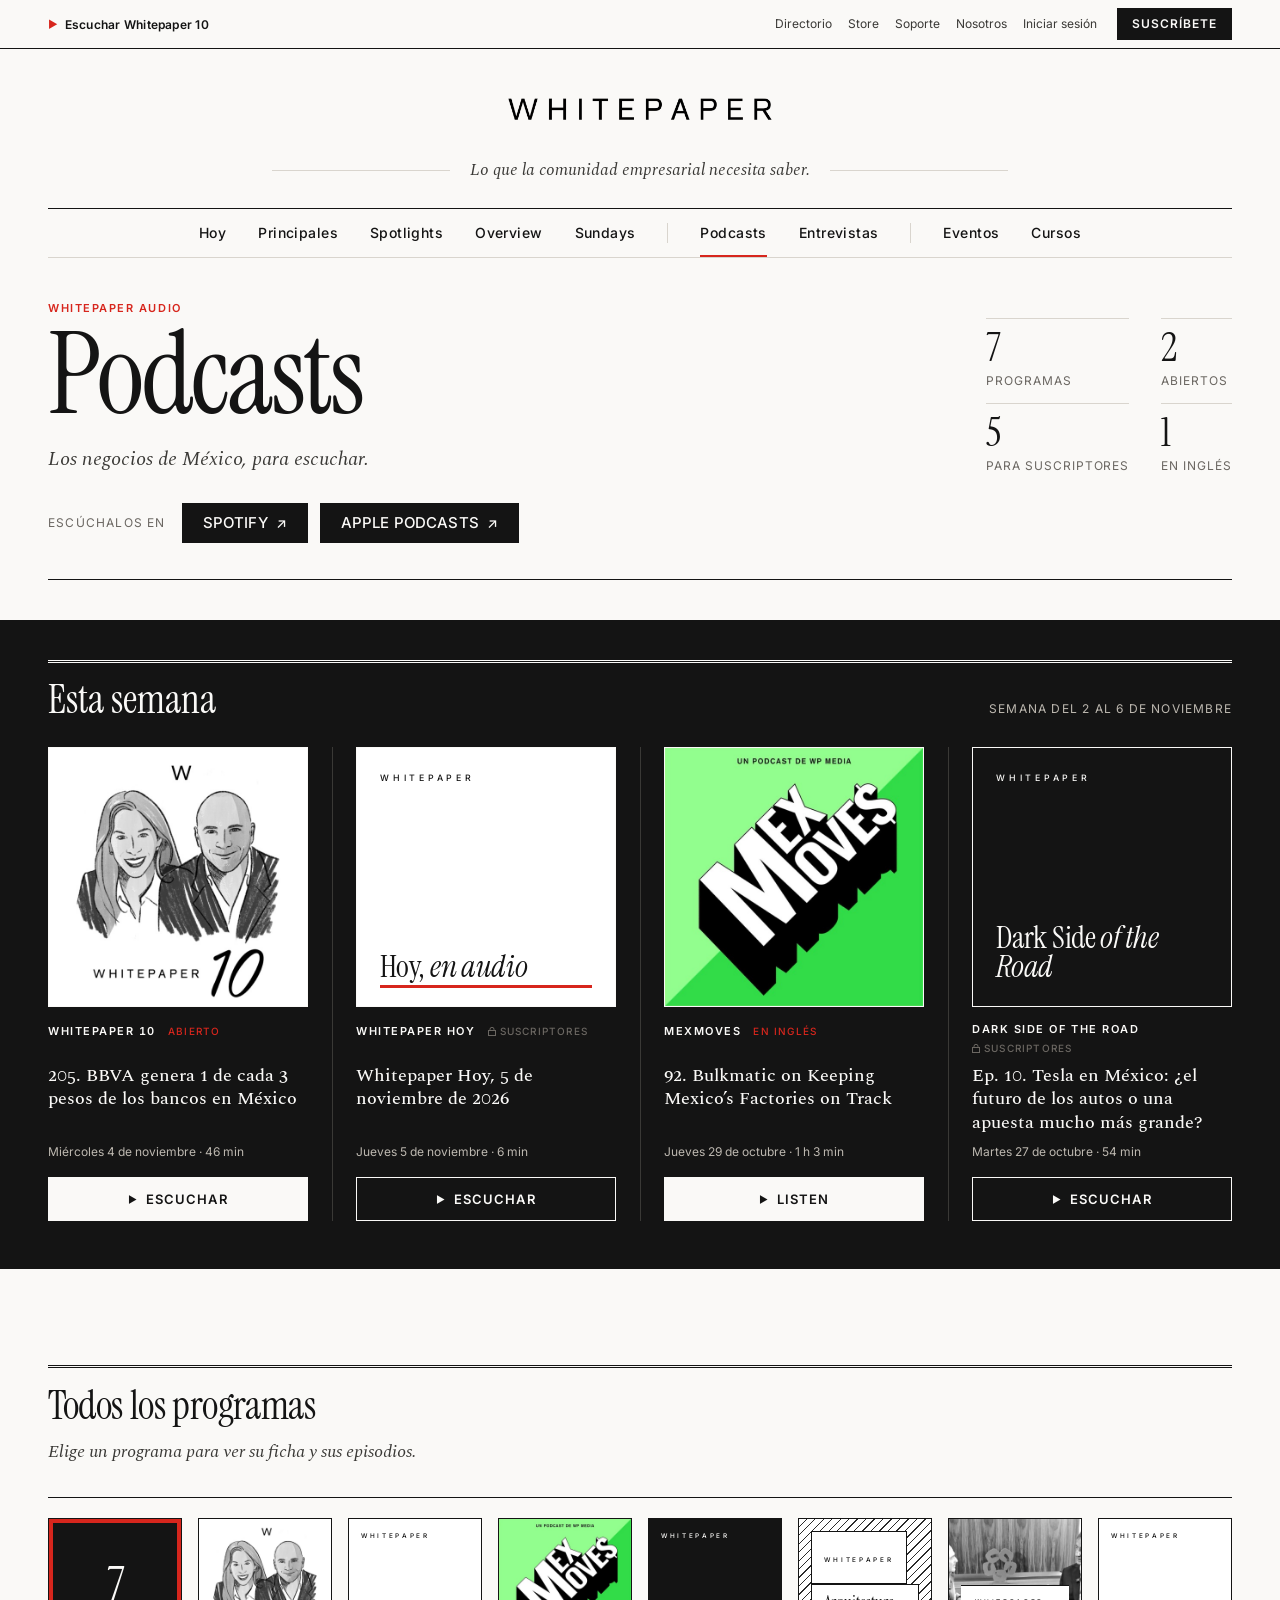
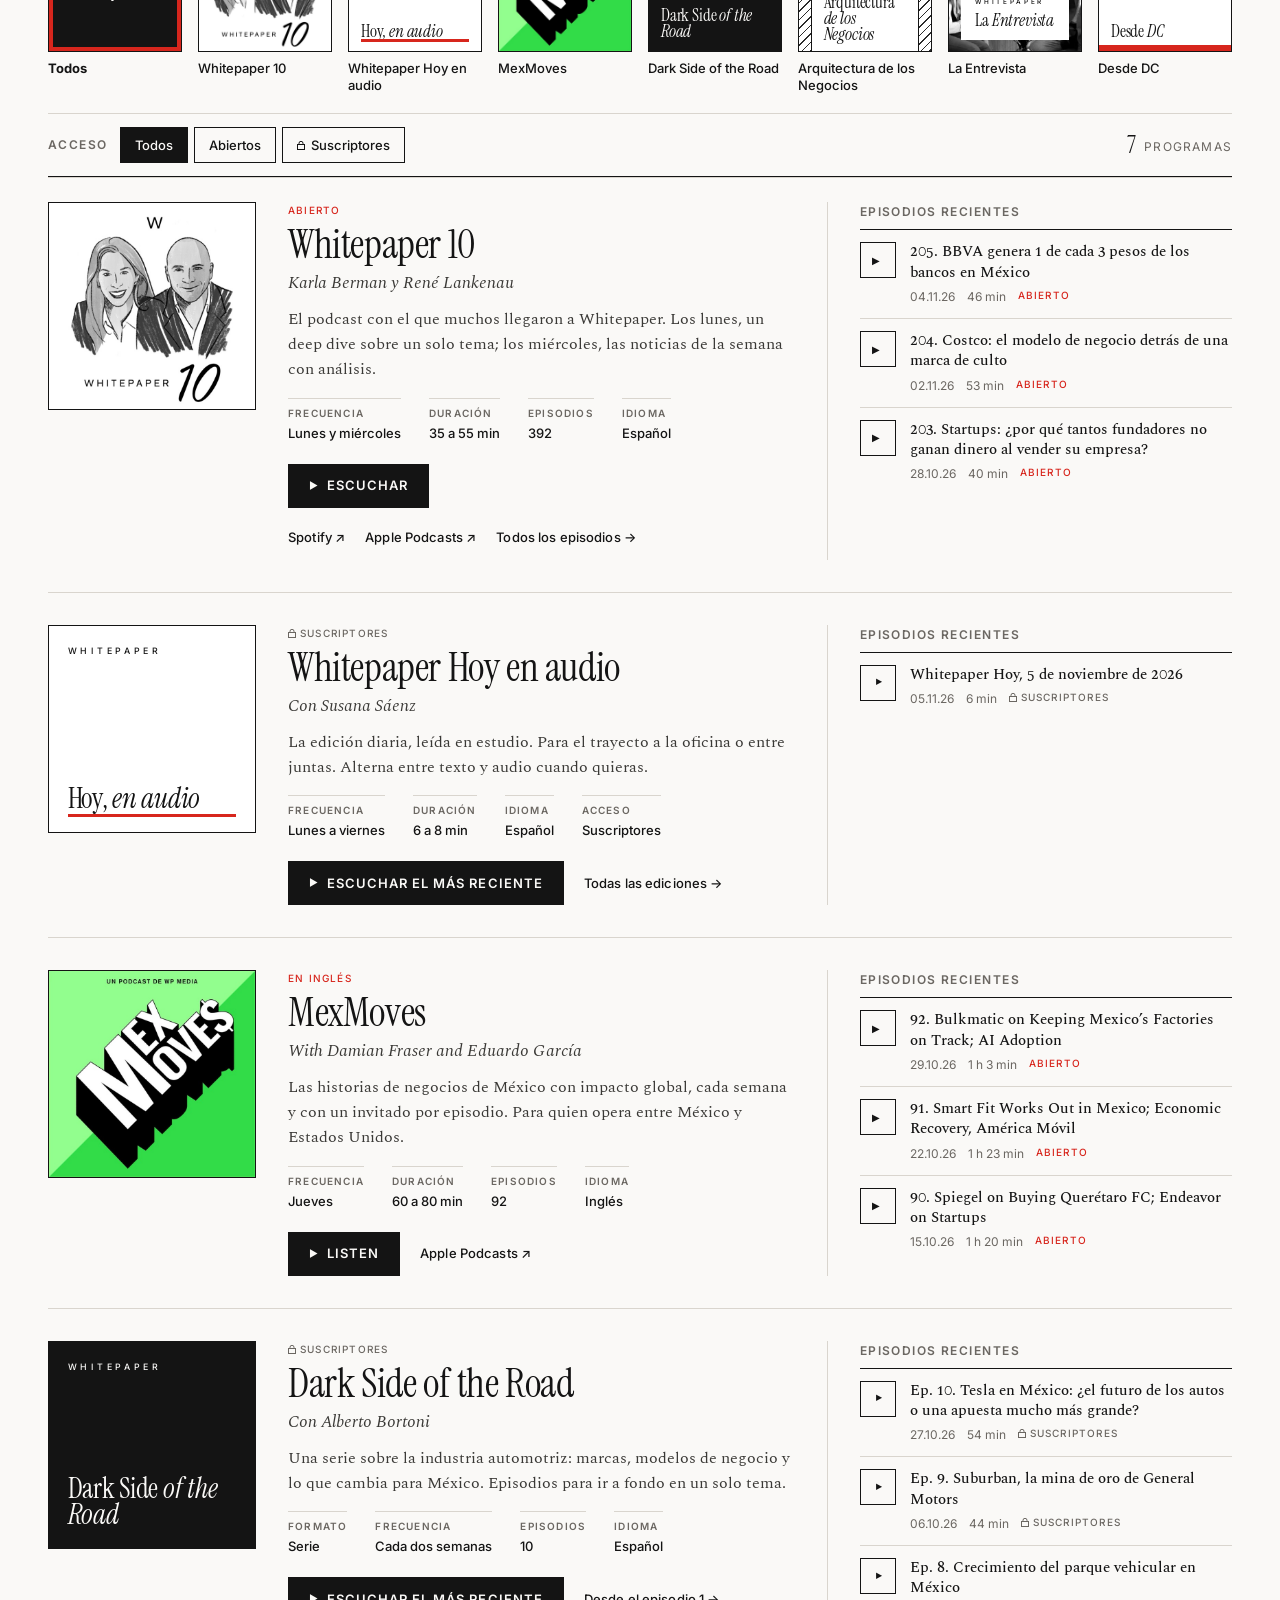
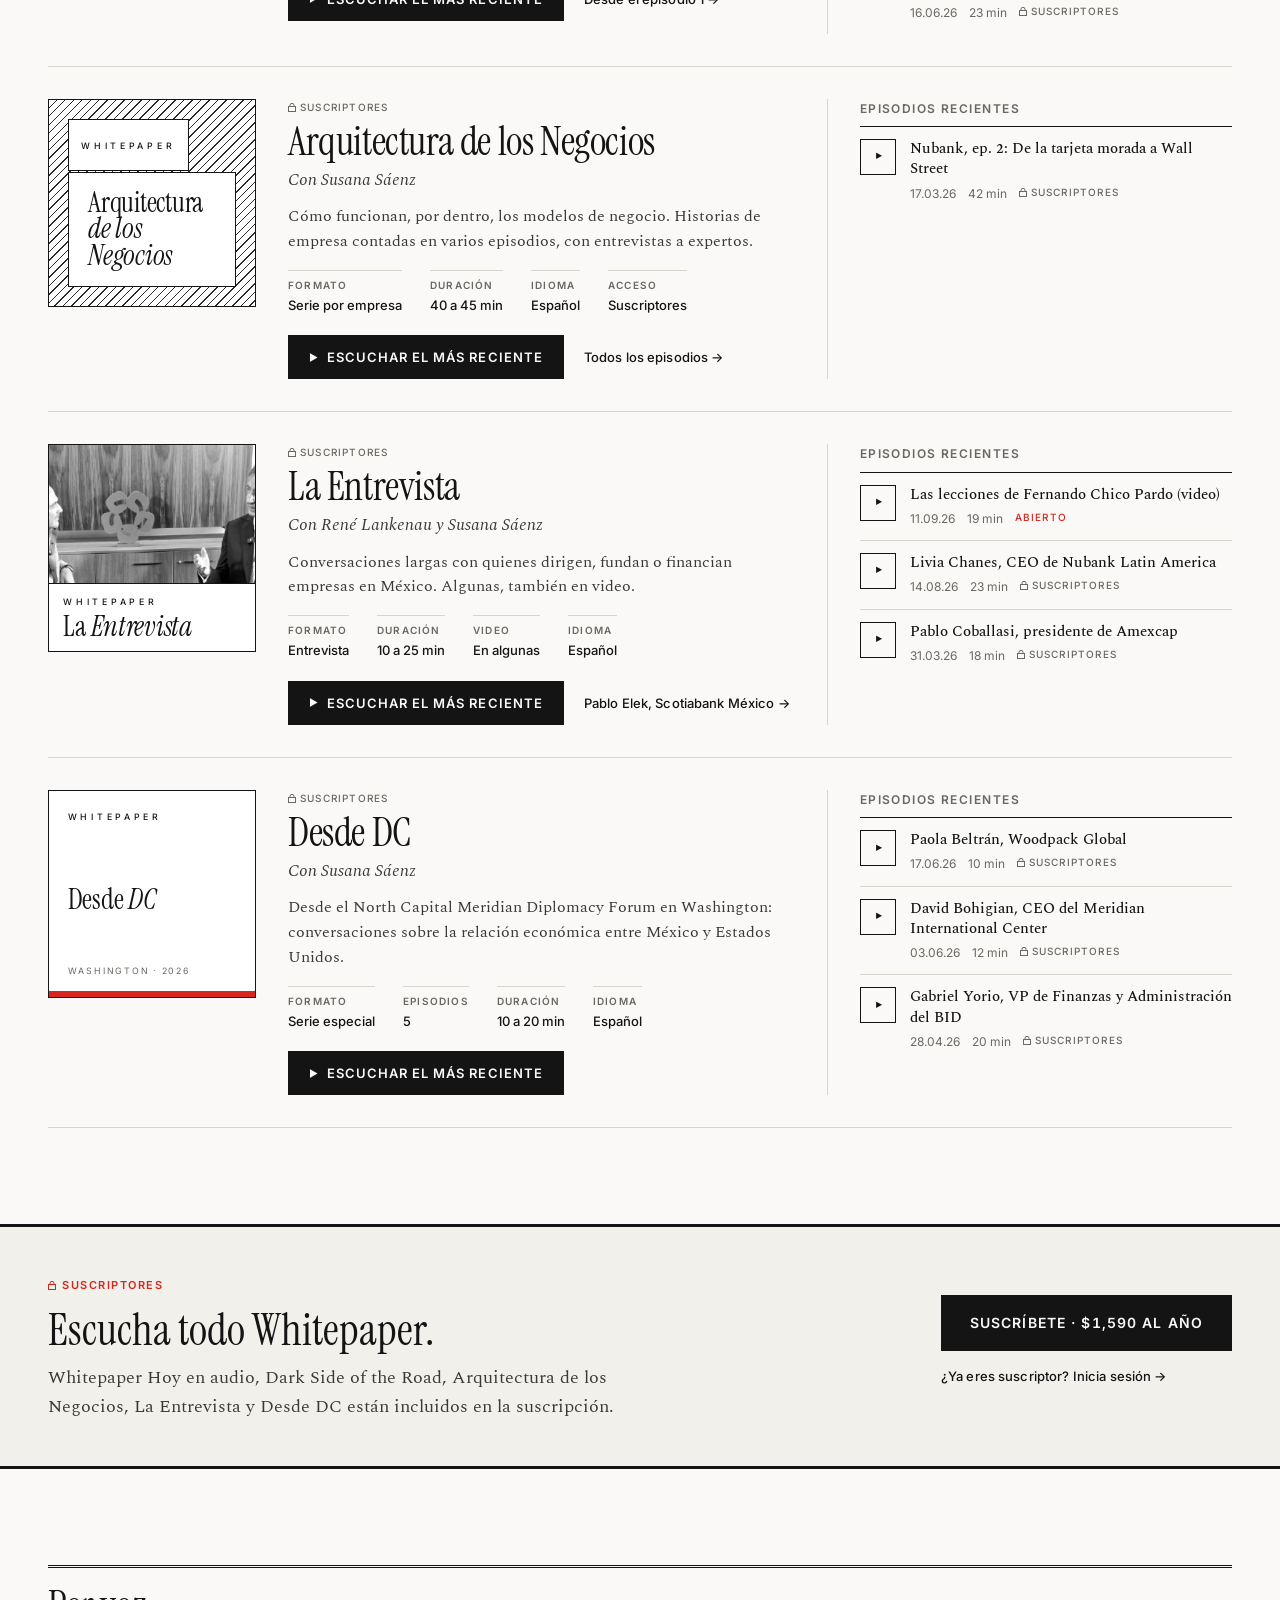
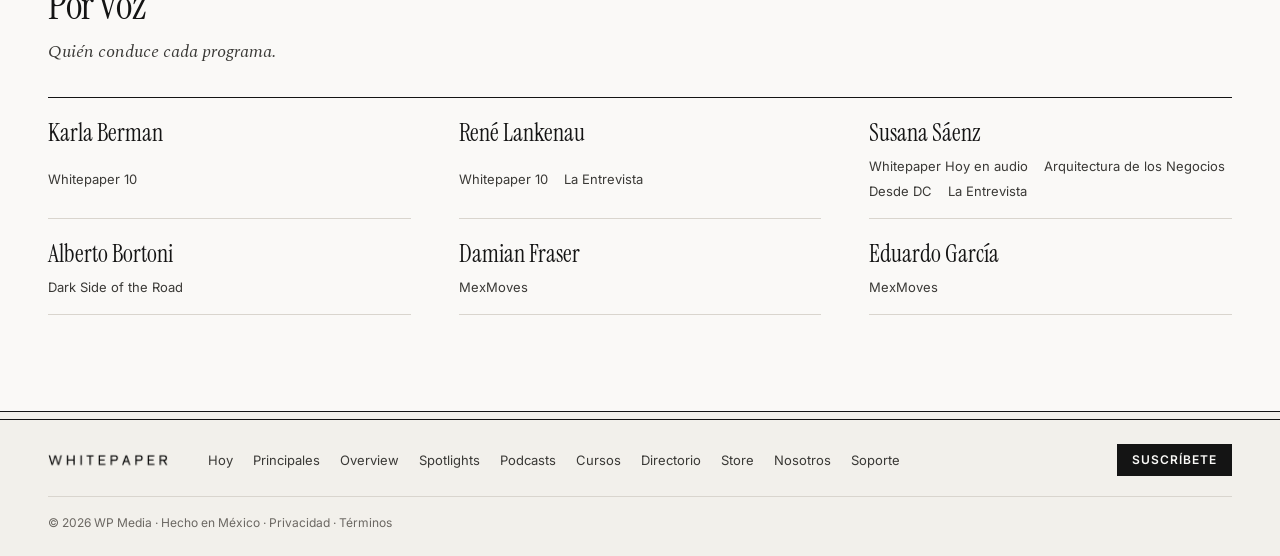
==== commit becf8e48: "Podcasts: filtro visual por programa, Esta semana, sin calendario ni grupos por formato Co-Authored-" ====
--- a/podcasts.html
+++ b/podcasts.html
@@ -75,7 +75,7 @@
     <section class="phead" aria-labelledby="h-pod">
       <p class="kicker">Whitepaper Audio</p>
       <h1 id="h-pod">Podcasts</h1>
-      <p class="phead__deck">Los negocios de México, para escuchar. Diario, semanal, en series y en entrevista.</p>
+      <p class="phead__deck">Los negocios de México, para escuchar.</p>
       <ul class="phead__stats" aria-label="Resumen del catálogo">
         <li><strong>7</strong> programas</li>
         <li><strong>2</strong> abiertos</li>
@@ -86,10 +86,10 @@
     </section>
   </div>
 
-  <!-- ============ AL AIRE (destacados, como Bulwark) ============ -->
+  <!-- ============ ESTA SEMANA (destacados, como Bulwark) ============ -->
   <section class="onair on-ink" aria-labelledby="h-onair">
     <div class="wrap">
-      <div class="onair__head"><h2 id="h-onair">Al aire esta semana</h2><span class="onair__date">Semana del 2 al 6 de noviembre</span></div>
+      <div class="onair__head"><h2 id="h-onair">Esta semana</h2><span class="onair__date">Semana del 2 al 6 de noviembre</span></div>
       <div class="onair__grid">
         <article class="onair__item" data-ep="w10-205">
           <div class="onair__art"><img src="assets/img/show-w10.jpg" alt="Portada de Whitepaper 10" width="600" height="600"></div>
@@ -127,52 +127,65 @@
     </div>
   </section>
 
-  <!-- ============ GUÍA DE LA SEMANA ============ -->
-  <div class="wrap section">
-    <section class="guide" aria-labelledby="h-guide">
-      <div class="sechead"><h2 class="sechead__title" id="h-guide">Guía de la semana</h2><p class="sechead__intro">Qué sale cada día. Las series y entrevistas se publican por temporada.</p></div>
-      <div class="guide__grid" role="table" aria-label="Programación semanal">
-        <div class="guide__row guide__row--head" role="row"><span role="columnheader">Programa</span><span role="columnheader">Lun</span><span role="columnheader">Mar</span><span role="columnheader">Mié</span><span role="columnheader">Jue</span><span role="columnheader">Vie</span></div>
-        <div class="guide__row" role="row"><a role="rowheader" href="#whitepaper-hoy">Whitepaper Hoy en audio</a><span role="cell" class="on">6 min</span><span role="cell" class="on">6 min</span><span role="cell" class="on">6 min</span><span role="cell" class="on">6 min</span><span role="cell" class="on">6 min</span></div>
-        <div class="guide__row" role="row"><a role="rowheader" href="#whitepaper-10">Whitepaper 10</a><span role="cell" class="on">Deep dive</span><span role="cell"></span><span role="cell" class="on">La semana</span><span role="cell"></span><span role="cell"></span></div>
-        <div class="guide__row" role="row"><a role="rowheader" href="#mexmoves">MexMoves</a><span role="cell"></span><span role="cell"></span><span role="cell"></span><span role="cell" class="on" lang="en">Weekly</span><span role="cell"></span></div>
-      </div>
-    </section>
-  </div>
-
   <!-- ============ CATÁLOGO CLASIFICADO ============ -->
   <div class="wrap section" id="programas">
     <section aria-labelledby="h-shows">
-      <div class="sechead"><h2 class="sechead__title" id="h-shows">Todos los programas</h2><p class="sechead__intro">Clasificados por formato. Filtra por acceso o idioma.</p></div>
-
-      <div class="pfilter" role="group" aria-label="Filtrar programas">
-        <div class="pfilter__set"><span class="pfilter__label">Formato</span>
-          <button type="button" class="chip is-on" data-filter="fmt" data-value="all" aria-pressed="true">Todos</button>
-          <button type="button" class="chip" data-filter="fmt" data-value="diario" aria-pressed="false">Diario</button>
-          <button type="button" class="chip" data-filter="fmt" data-value="semanal" aria-pressed="false">Semanal</button>
-          <button type="button" class="chip" data-filter="fmt" data-value="series" aria-pressed="false">Series</button>
-          <button type="button" class="chip" data-filter="fmt" data-value="entrevistas" aria-pressed="false">Entrevistas</button>
+      <div class="sechead"><h2 class="sechead__title" id="h-shows">Todos los programas</h2><p class="sechead__intro">Elige un programa para ver su ficha y sus episodios.</p></div>
+
+      <div class="pfilter" role="group" aria-label="Filtrar por programa">
+        <div class="ptiles">
+          <button type="button" class="ptile is-on" data-filter="show" data-value="all" aria-pressed="true"><span class="ptile__art ptile__art--all" aria-hidden="true"><b>7</b></span><span class="ptile__name">Todos</span></button>
+          <button type="button" class="ptile" data-filter="show" data-value="whitepaper-10" aria-pressed="false"><span class="ptile__art" aria-hidden="true"><img src="assets/img/show-w10.jpg" alt="Portada de Whitepaper 10" width="600" height="600"></span><span class="ptile__name">Whitepaper 10</span></button>
+          <button type="button" class="ptile" data-filter="show" data-value="whitepaper-hoy" aria-pressed="false"><span class="ptile__art" aria-hidden="true"><div class="cover cover--red-rule" role="img" aria-label="Portada de Whitepaper Hoy en audio"><span class="cover__w">Whitepaper</span><span class="cover__name">Hoy, <em>en audio</em></span></div></span><span class="ptile__name">Whitepaper Hoy en audio</span></button>
+          <button type="button" class="ptile" data-filter="show" data-value="mexmoves" aria-pressed="false"><span class="ptile__art" aria-hidden="true"><img src="assets/img/show-mexmoves.jpg" alt="Portada de MexMoves" width="600" height="600"></span><span class="ptile__name">MexMoves</span></button>
+          <button type="button" class="ptile" data-filter="show" data-value="dark-side" aria-pressed="false"><span class="ptile__art" aria-hidden="true"><div class="cover cover--ink" role="img" aria-label="Portada de Dark Side of the Road"><span class="cover__w">Whitepaper</span><span class="cover__name">Dark Side <em>of the Road</em></span></div></span><span class="ptile__name">Dark Side of the Road</span></button>
+          <button type="button" class="ptile" data-filter="show" data-value="arquitectura" aria-pressed="false"><span class="ptile__art" aria-hidden="true"><div class="cover cover--hatch" role="img" aria-label="Portada de Arquitectura de los Negocios"><span class="cover__plate"><span class="cover__w">Whitepaper</span></span><span class="cover__plate cover__name">Arquitectura <em>de los Negocios</em></span></div></span><span class="ptile__name">Arquitectura de los Negocios</span></button>
+          <button type="button" class="ptile" data-filter="show" data-value="la-entrevista" aria-pressed="false"><span class="ptile__art" aria-hidden="true"><div class="cover cover--photo" role="img" aria-label="Portada de La Entrevista"><img src="assets/img/video-chico-pardo.webp" alt="" width="1216" height="684"><span class="cover__plate"><span class="cover__w">Whitepaper</span><span class="cover__name">La <em>Entrevista</em></span></span></div></span><span class="ptile__name">La Entrevista</span></button>
+          <button type="button" class="ptile" data-filter="show" data-value="desde-dc" aria-pressed="false"><span class="ptile__art" aria-hidden="true"><div class="cover cover--dc" role="img" aria-label="Portada de Desde DC"><span class="cover__w">Whitepaper</span><span class="cover__name">Desde <em>DC</em></span><span class="cover__sub">Washington · 2026</span></div></span><span class="ptile__name">Desde DC</span></button>
         </div>
-        <div class="pfilter__set"><span class="pfilter__label">Acceso</span>
-          <button type="button" class="chip is-on" data-filter="access" data-value="all" aria-pressed="true">Todos</button>
-          <button type="button" class="chip" data-filter="access" data-value="open" aria-pressed="false">Abiertos</button>
-          <button type="button" class="chip" data-filter="access" data-value="sub" aria-pressed="false"><svg class="lock"><use href="#lock"/></svg> Suscriptores</button>
+        <div class="pfilter__row">
+          <div class="pfilter__set"><span class="pfilter__label">Acceso</span>
+            <button type="button" class="chip is-on" data-filter="access" data-value="all" aria-pressed="true">Todos</button>
+            <button type="button" class="chip" data-filter="access" data-value="open" aria-pressed="false">Abiertos</button>
+            <button type="button" class="chip" data-filter="access" data-value="sub" aria-pressed="false"><svg class="lock"><use href="#lock"/></svg> Suscriptores</button>
+          </div>
+          <p class="pfilter__count" aria-live="polite"><span id="pCount">7</span> programas</p>
         </div>
-        <div class="pfilter__set"><span class="pfilter__label">Idioma</span>
-          <button type="button" class="chip is-on" data-filter="lang" data-value="all" aria-pressed="true">Todos</button>
-          <button type="button" class="chip" data-filter="lang" data-value="es" aria-pressed="false">Español</button>
-          <button type="button" class="chip" data-filter="lang" data-value="en" aria-pressed="false">Inglés</button>
-        </div>
-        <p class="pfilter__count" aria-live="polite"><span id="pCount">7</span> programas</p>
       </div>
 
       <div class="pcatalog">
-        <section class="pgroup" data-group="diario" aria-labelledby="g-diario">
-          <header class="pgroup__head"><h2 id="g-diario">Diario</h2><p><em>Para empezar el día.</em> La edición de la mañana, en audio.</p><span class="pgroup__count">1 programa</span></header>
-          <article class="pshow" id="whitepaper-hoy" data-fmt="diario" data-access="sub" data-lang="es">
+          <article class="pshow" id="whitepaper-10" data-show="whitepaper-10" data-fmt="semanal" data-access="open" data-lang="es" data-ep="w10-205">
+            <div class="pshow__art"><img src="assets/img/show-w10.jpg" alt="Portada de Whitepaper 10" width="600" height="600" loading="lazy"></div>
+            <div class="pshow__main">
+              <div class="pshow__tags"><span class="tag tag--open">Abierto</span></div>
+              <h3 class="pshow__name">Whitepaper 10</h3>
+              <p class="pshow__hosts">Karla Berman y René Lankenau</p>
+              <p class="pshow__desc">El podcast con el que muchos llegaron a Whitepaper. Los lunes, un deep dive sobre un solo tema; los miércoles, las noticias de la semana con análisis.</p>
+              <dl class="pshow__facts"><div><dt>Frecuencia</dt><dd>Lunes y miércoles</dd></div><div><dt>Duración</dt><dd>35 a 55 min</dd></div><div><dt>Episodios</dt><dd>392</dd></div><div><dt>Idioma</dt><dd>Español</dd></div></dl>
+              <div class="pshow__cta"><button class="btn" type="button" data-play="w10-205"><span class="tri" aria-hidden="true">▶</span> <span class="lbl">Escuchar</span></button><span class="pshow__links"><a class="link" href="https://open.spotify.com/show/0LnC5v04Xrh1JX4jGRGVOr">Spotify ↗</a><a class="link" href="https://podcasts.apple.com/mx/podcast/id1584711514">Apple Podcasts ↗</a><a class="link" href="https://www.whitepaper.mx/s/whitepaper-10">Todos los episodios →</a></span></div>
+            </div>
+            <div class="pshow__eps">
+              <h4 class="pshow__epshead">Episodios recientes</h4>
+              <ol class="eplist">
+              <li class="ep" data-ep="w10-205">
+                <button class="ep__play" type="button" data-play="w10-205" aria-label="Escuchar: 205. BBVA genera 1 de cada 3 pesos de los bancos en México"><span class="tri" aria-hidden="true">▶</span></button>
+                <div class="ep__body"><p class="ep__title">205. BBVA genera 1 de cada 3 pesos de los bancos en México</p><p class="ep__meta"><span>04.11.26</span><span>46 min</span><span class="tag tag--open">Abierto</span></p></div>
+              </li>
+              <li class="ep" data-ep="w10-204">
+                <button class="ep__play" type="button" data-play="w10-204" aria-label="Escuchar: 204. Costco: el modelo de negocio detrás de una marca de culto"><span class="tri" aria-hidden="true">▶</span></button>
+                <div class="ep__body"><p class="ep__title">204. Costco: el modelo de negocio detrás de una marca de culto</p><p class="ep__meta"><span>02.11.26</span><span>53 min</span><span class="tag tag--open">Abierto</span></p></div>
+              </li>
+              <li class="ep" data-ep="w10-203">
+                <button class="ep__play" type="button" data-play="w10-203" aria-label="Escuchar: 203. Startups: ¿por qué tantos fundadores no ganan dinero al vender su empresa?"><span class="tri" aria-hidden="true">▶</span></button>
+                <div class="ep__body"><p class="ep__title">203. Startups: ¿por qué tantos fundadores no ganan dinero al vender su empresa?</p><p class="ep__meta"><span>28.10.26</span><span>40 min</span><span class="tag tag--open">Abierto</span></p></div>
+              </li>
+              </ol>
+            </div>
+          </article>
+          <article class="pshow" id="whitepaper-hoy" data-show="whitepaper-hoy" data-fmt="diario" data-access="sub" data-lang="es">
             <div class="pshow__art"><div class="cover cover--red-rule" role="img" aria-label="Portada de Whitepaper Hoy en audio"><span class="cover__w">Whitepaper</span><span class="cover__name">Hoy, <em>en audio</em></span></div></div>
             <div class="pshow__main">
-              <div class="pshow__tags"><span class="kicker">Diario</span><span class="tag"><svg class="lock"><use href="#lock"/></svg>Suscriptores</span></div>
+              <div class="pshow__tags"><span class="tag"><svg class="lock"><use href="#lock"/></svg>Suscriptores</span></div>
               <h3 class="pshow__name">Whitepaper Hoy en audio</h3>
               <p class="pshow__hosts">Con Susana Sáenz</p>
               <p class="pshow__desc">La edición diaria, leída en estudio. Para el trayecto a la oficina o entre juntas. Alterna entre texto y audio cuando quieras.</p>
@@ -189,41 +202,10 @@
               </ol>
             </div>
           </article>
-        </section>
-        <section class="pgroup" data-group="semanal" aria-labelledby="g-semanal">
-          <header class="pgroup__head"><h2 id="g-semanal">Semanal</h2><p><em>Conversación y análisis.</em> Los episodios que marcan la semana de negocios.</p><span class="pgroup__count">2 programas</span></header>
-          <article class="pshow" id="whitepaper-10" data-fmt="semanal" data-access="open" data-lang="es" data-ep="w10-205">
-            <div class="pshow__art"><img src="assets/img/show-w10.jpg" alt="Portada de Whitepaper 10" width="600" height="600" loading="lazy"></div>
-            <div class="pshow__main">
-              <div class="pshow__tags"><span class="kicker">Semanal</span><span class="tag tag--open">Abierto</span></div>
-              <h3 class="pshow__name">Whitepaper 10</h3>
-              <p class="pshow__hosts">Karla Berman y René Lankenau</p>
-              <p class="pshow__desc">El podcast con el que muchos llegaron a Whitepaper. Los lunes, un deep dive sobre un solo tema; los miércoles, las noticias de la semana con análisis.</p>
-              <dl class="pshow__facts"><div><dt>Frecuencia</dt><dd>Lunes y miércoles</dd></div><div><dt>Duración</dt><dd>35 a 55 min</dd></div><div><dt>Episodios</dt><dd>392</dd></div><div><dt>Idioma</dt><dd>Español</dd></div></dl>
-              <div class="pshow__cta"><button class="btn" type="button" data-play="w10-205"><span class="tri" aria-hidden="true">▶</span> <span class="lbl">Escuchar</span></button><span class="pshow__links"><a class="link" href="https://open.spotify.com/show/0LnC5v04Xrh1JX4jGRGVOr">Spotify ↗</a><a class="link" href="https://podcasts.apple.com/mx/podcast/id1584711514">Apple Podcasts ↗</a><a class="link" href="https://www.whitepaper.mx/s/whitepaper-10">Todos los episodios →</a></span></div>
-            </div>
-            <div class="pshow__eps">
-              <h4 class="pshow__epshead">Episodios recientes</h4>
-              <ol class="eplist">
-              <li class="ep" data-ep="w10-205">
-                <button class="ep__play" type="button" data-play="w10-205" aria-label="Escuchar: 205. BBVA genera 1 de cada 3 pesos de los bancos en México"><span class="tri" aria-hidden="true">▶</span></button>
-                <div class="ep__body"><p class="ep__title">205. BBVA genera 1 de cada 3 pesos de los bancos en México</p><p class="ep__meta"><span>04.11.26</span><span>46 min</span><span class="tag tag--open">Abierto</span></p></div>
-              </li>
-              <li class="ep" data-ep="w10-204">
-                <button class="ep__play" type="button" data-play="w10-204" aria-label="Escuchar: 204. Costco: el modelo de negocio detrás de una marca de culto"><span class="tri" aria-hidden="true">▶</span></button>
-                <div class="ep__body"><p class="ep__title">204. Costco: el modelo de negocio detrás de una marca de culto</p><p class="ep__meta"><span>02.11.26</span><span>53 min</span><span class="tag tag--open">Abierto</span></p></div>
-              </li>
-              <li class="ep" data-ep="w10-203">
-                <button class="ep__play" type="button" data-play="w10-203" aria-label="Escuchar: 203. Startups: ¿por qué tantos fundadores no ganan dinero al vender su empresa?"><span class="tri" aria-hidden="true">▶</span></button>
-                <div class="ep__body"><p class="ep__title">203. Startups: ¿por qué tantos fundadores no ganan dinero al vender su empresa?</p><p class="ep__meta"><span>28.10.26</span><span>40 min</span><span class="tag tag--open">Abierto</span></p></div>
-              </li>
-              </ol>
-            </div>
-          </article>
-          <article class="pshow" id="mexmoves" data-fmt="semanal" data-access="open" data-lang="en" data-ep="mex-92">
+          <article class="pshow" id="mexmoves" data-show="mexmoves" data-fmt="semanal" data-access="open" data-lang="en" data-ep="mex-92">
             <div class="pshow__art"><img src="assets/img/show-mexmoves.jpg" alt="Portada de MexMoves" width="600" height="600" loading="lazy"></div>
             <div class="pshow__main">
-              <div class="pshow__tags"><span class="kicker">Semanal</span><span class="tag tag--open" lang="es">En inglés</span></div>
+              <div class="pshow__tags"><span class="tag tag--open" lang="es">En inglés</span></div>
               <h3 class="pshow__name">MexMoves</h3>
               <p class="pshow__hosts" lang="en">With Damian Fraser and Eduardo García</p>
               <p class="pshow__desc">Las historias de negocios de México con impacto global, cada semana y con un invitado por episodio. Para quien opera entre México y Estados Unidos.</p>
@@ -248,13 +230,10 @@
               </ol>
             </div>
           </article>
-        </section>
-        <section class="pgroup" data-group="series" aria-labelledby="g-series">
-          <header class="pgroup__head"><h2 id="g-series">Series</h2><p><em>Un tema, varios episodios.</em> Industrias y empresas contadas a fondo.</p><span class="pgroup__count">2 programas</span></header>
-          <article class="pshow" id="dark-side" data-fmt="series" data-access="sub" data-lang="es">
+          <article class="pshow" id="dark-side" data-show="dark-side" data-fmt="series" data-access="sub" data-lang="es">
             <div class="pshow__art"><div class="cover cover--ink" role="img" aria-label="Portada de Dark Side of the Road"><span class="cover__w">Whitepaper</span><span class="cover__name">Dark Side <em>of the Road</em></span></div></div>
             <div class="pshow__main">
-              <div class="pshow__tags"><span class="kicker">Series</span><span class="tag"><svg class="lock"><use href="#lock"/></svg>Suscriptores</span></div>
+              <div class="pshow__tags"><span class="tag"><svg class="lock"><use href="#lock"/></svg>Suscriptores</span></div>
               <h3 class="pshow__name">Dark Side of the Road</h3>
               <p class="pshow__hosts">Con Alberto Bortoni</p>
               <p class="pshow__desc">Una serie sobre la industria automotriz: marcas, modelos de negocio y lo que cambia para México. Episodios para ir a fondo en un solo tema.</p>
@@ -279,10 +258,10 @@
               </ol>
             </div>
           </article>
-          <article class="pshow" id="arquitectura" data-fmt="series" data-access="sub" data-lang="es">
+          <article class="pshow" id="arquitectura" data-show="arquitectura" data-fmt="series" data-access="sub" data-lang="es">
             <div class="pshow__art"><div class="cover cover--hatch" role="img" aria-label="Portada de Arquitectura de los Negocios"><span class="cover__plate"><span class="cover__w">Whitepaper</span></span><span class="cover__plate cover__name">Arquitectura <em>de los Negocios</em></span></div></div>
             <div class="pshow__main">
-              <div class="pshow__tags"><span class="kicker">Series</span><span class="tag"><svg class="lock"><use href="#lock"/></svg>Suscriptores</span></div>
+              <div class="pshow__tags"><span class="tag"><svg class="lock"><use href="#lock"/></svg>Suscriptores</span></div>
               <h3 class="pshow__name">Arquitectura de los Negocios</h3>
               <p class="pshow__hosts">Con Susana Sáenz</p>
               <p class="pshow__desc">Cómo funcionan, por dentro, los modelos de negocio. Historias de empresa contadas en varios episodios, con entrevistas a expertos.</p>
@@ -299,13 +278,10 @@
               </ol>
             </div>
           </article>
-        </section>
-        <section class="pgroup" data-group="entrevistas" aria-labelledby="g-entrevistas">
-          <header class="pgroup__head"><h2 id="g-entrevistas">Entrevistas</h2><p><em>Quienes toman las decisiones.</em> Conversaciones con empresarios, directivos e inversionistas.</p><span class="pgroup__count">2 programas</span></header>
-          <article class="pshow" id="la-entrevista" data-fmt="entrevistas" data-access="sub" data-lang="es">
+          <article class="pshow" id="la-entrevista" data-show="la-entrevista" data-fmt="entrevistas" data-access="sub" data-lang="es">
             <div class="pshow__art"><div class="cover cover--photo" role="img" aria-label="Portada de La Entrevista"><img src="assets/img/video-chico-pardo.webp" alt="" width="1216" height="684" loading="lazy"><span class="cover__plate"><span class="cover__w">Whitepaper</span><span class="cover__name">La <em>Entrevista</em></span></span></div></div>
             <div class="pshow__main">
-              <div class="pshow__tags"><span class="kicker">Entrevistas</span><span class="tag"><svg class="lock"><use href="#lock"/></svg>Suscriptores</span></div>
+              <div class="pshow__tags"><span class="tag"><svg class="lock"><use href="#lock"/></svg>Suscriptores</span></div>
               <h3 class="pshow__name">La Entrevista</h3>
               <p class="pshow__hosts">Con René Lankenau y Susana Sáenz</p>
               <p class="pshow__desc">Conversaciones largas con quienes dirigen, fundan o financian empresas en México. Algunas, también en video.</p>
@@ -330,10 +306,10 @@
               </ol>
             </div>
           </article>
-          <article class="pshow" id="desde-dc" data-fmt="entrevistas" data-access="sub" data-lang="es">
+          <article class="pshow" id="desde-dc" data-show="desde-dc" data-fmt="entrevistas" data-access="sub" data-lang="es">
             <div class="pshow__art"><div class="cover cover--dc" role="img" aria-label="Portada de Desde DC"><span class="cover__w">Whitepaper</span><span class="cover__name">Desde <em>DC</em></span><span class="cover__sub">Washington · 2026</span></div></div>
             <div class="pshow__main">
-              <div class="pshow__tags"><span class="kicker">Entrevistas</span><span class="tag"><svg class="lock"><use href="#lock"/></svg>Suscriptores</span></div>
+              <div class="pshow__tags"><span class="tag"><svg class="lock"><use href="#lock"/></svg>Suscriptores</span></div>
               <h3 class="pshow__name">Desde DC</h3>
               <p class="pshow__hosts">Con Susana Sáenz</p>
               <p class="pshow__desc">Desde el North Capital Meridian Diplomacy Forum en Washington: conversaciones sobre la relación económica entre México y Estados Unidos.</p>
@@ -358,7 +334,6 @@
               </ol>
             </div>
           </article>
-        </section>
         <p class="pempty" hidden>No hay programas con esa combinación. <button type="button" class="link" id="pReset">Ver todos →</button></p>
       </div>
     </section>
--- a/assets/css/podcasts.css
+++ b/assets/css/podcasts.css
@@ -164,3 +164,34 @@
   .pmember h2 { font-size: 2.125rem; }
   .voices { grid-template-columns: 1fr; }
 }
+
+/* ---------- Filtro por programa (portadas) ---------- */
+.pfilter { display: block; padding: 1.25rem 0 0; }
+.ptiles { display: grid; grid-template-columns: repeat(8, minmax(0, 1fr)); gap: 1rem; }
+.ptile { display: flex; flex-direction: column; align-items: stretch; gap: .5rem; padding: 0; border: 0; background: transparent; cursor: pointer; text-align: left; color: var(--ink); font: inherit; }
+.ptile__art { display: block; aspect-ratio: 1; position: relative; overflow: hidden; border: var(--rule-thin); transition: opacity .15s; }
+.ptile__art::after { content: ""; position: absolute; inset: 0; box-shadow: inset 0 0 0 3px transparent; pointer-events: none; transition: box-shadow .15s; }
+.ptile__art > img, .ptile__art > .cover { width: 100%; height: 100%; border: 0; box-sizing: border-box; }
+.ptile__art > img { object-fit: cover; display: block; }
+.ptile__art > .cover { aspect-ratio: auto; }
+.ptile__art .cover { padding: 9%; }
+.ptile__art .cover__name { font-size: 1.05rem; }
+.ptile__art .cover__w { font-size: .4rem; }
+.ptile__art .cover__sub { display: none; }
+.ptile__art--all { display: grid; place-items: center; background: var(--ink); color: var(--paper); }
+.ptile__art--all b { font-family: var(--font-display); font-weight: 400; font-size: 3rem; line-height: 1; }
+.ptile__name { font-family: var(--font-ui); font-size: var(--fs-ui); font-weight: 500; line-height: 1.25; }
+.ptiles.has-pick .ptile:not(.is-on) .ptile__art { opacity: .45; }
+.ptile:hover .ptile__art { opacity: 1 !important; }
+.ptile.is-on .ptile__art::after { box-shadow: inset 0 0 0 4px var(--red); }
+.ptile.is-on .ptile__name { font-weight: 700; }
+.ptile:focus-visible { outline: none; }
+.ptile:focus-visible .ptile__art::after { box-shadow: inset 0 0 0 4px var(--ink); }
+.pfilter__row { display: flex; flex-wrap: wrap; justify-content: space-between; align-items: center; gap: .75rem 2rem; margin-top: 1.25rem; padding: .75rem 0; border-top: var(--rule-hair); border-bottom: var(--rule-thin); }
+.pcatalog .pshow:first-child { padding-top: 1.5rem; }
+@media (max-width: 1099px) { .ptiles { grid-template-columns: repeat(4, minmax(0, 1fr)); } }
+@media (max-width: 760px) {
+  .ptiles { display: flex; overflow-x: auto; gap: .75rem; scroll-snap-type: x mandatory; margin-right: calc(-1 * var(--margin)); padding-right: var(--margin); padding-bottom: .25rem; }
+  .ptile { flex: 0 0 6.5rem; scroll-snap-align: start; }
+  .ptile__art .cover__name { font-size: .85rem; }
+}
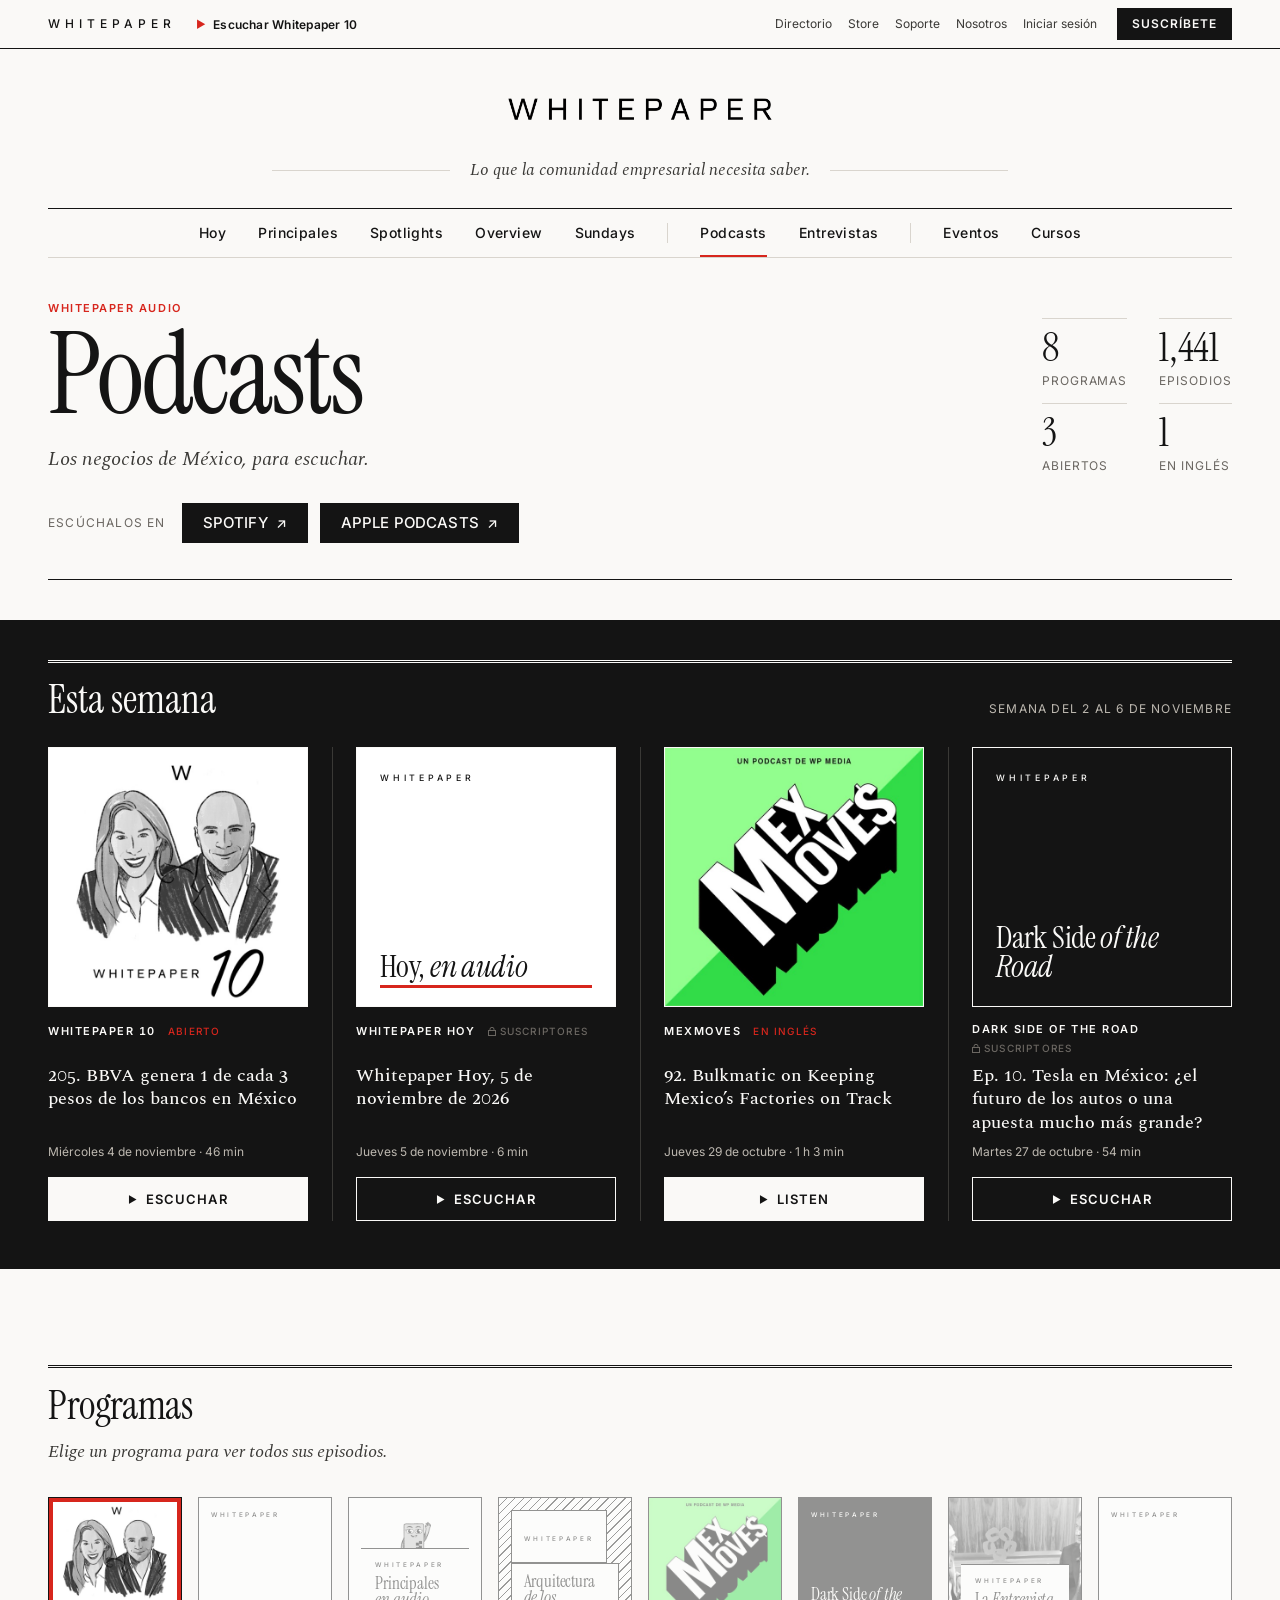
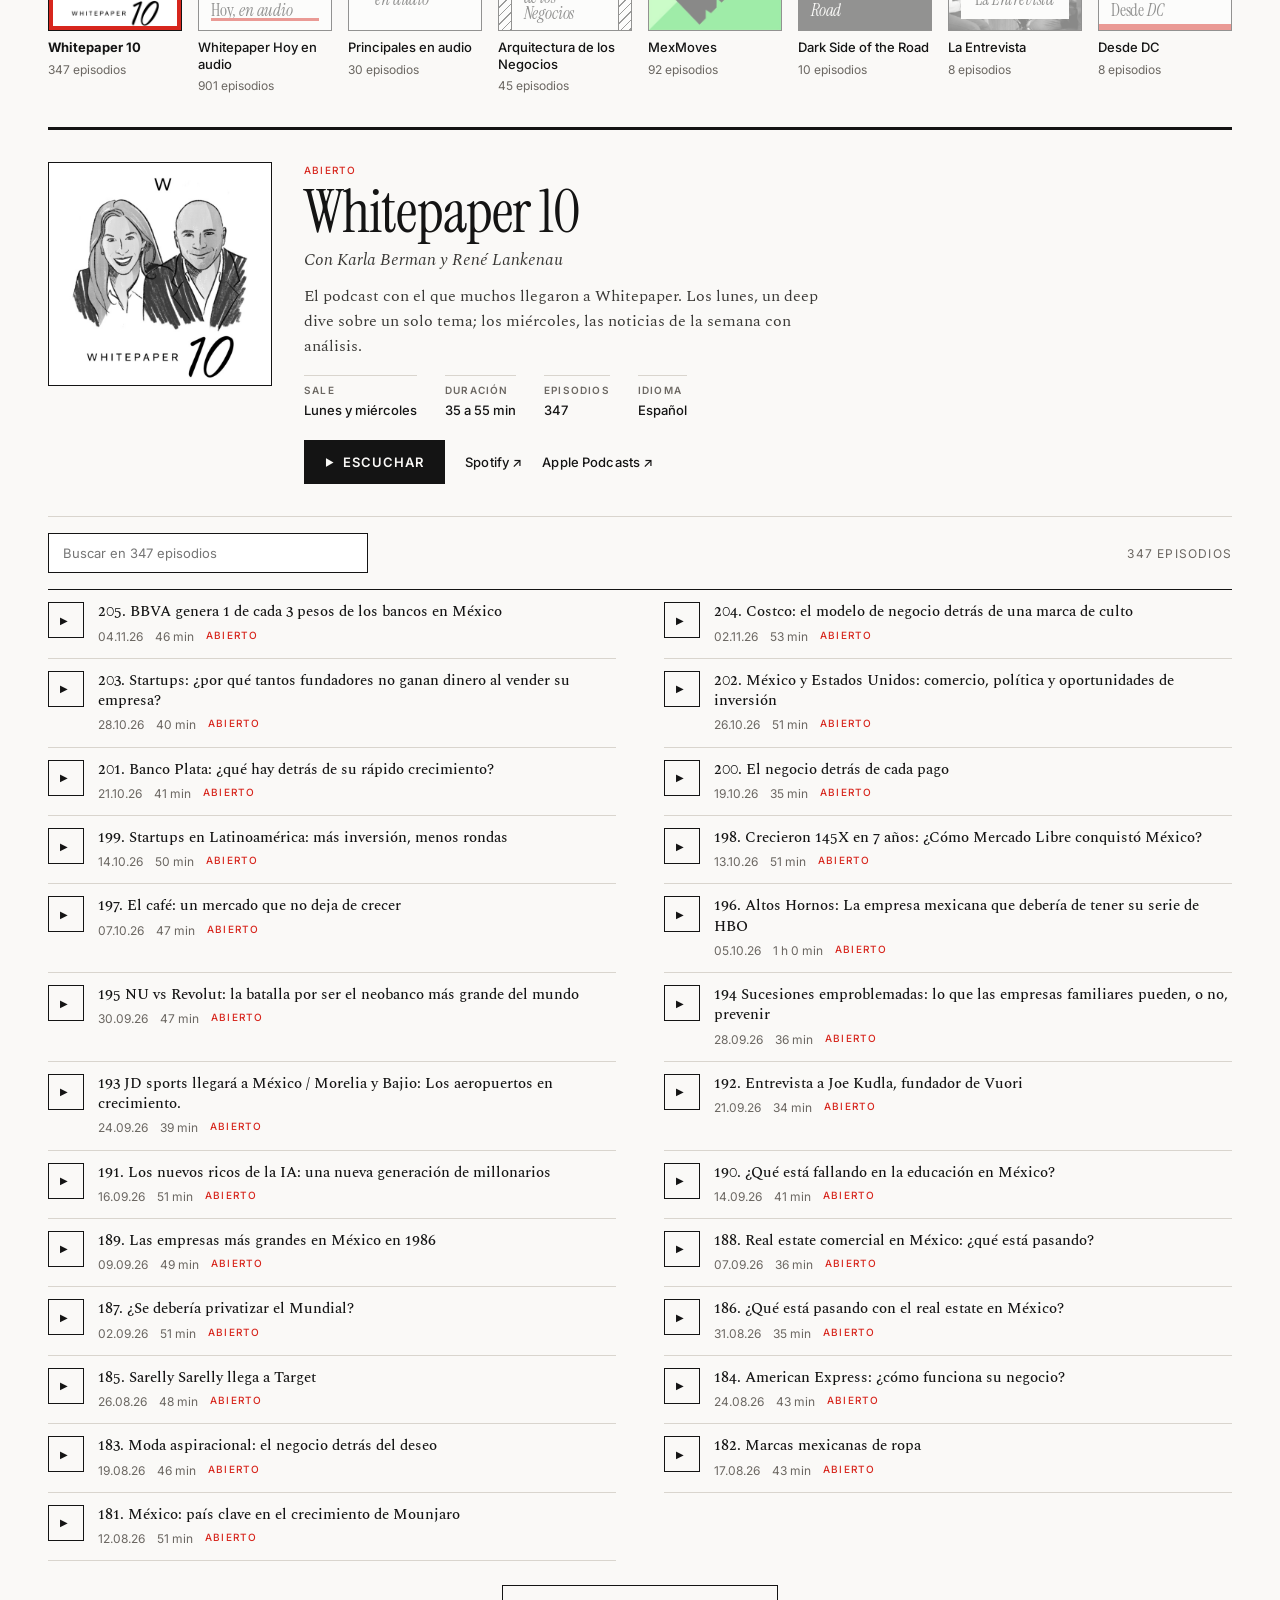
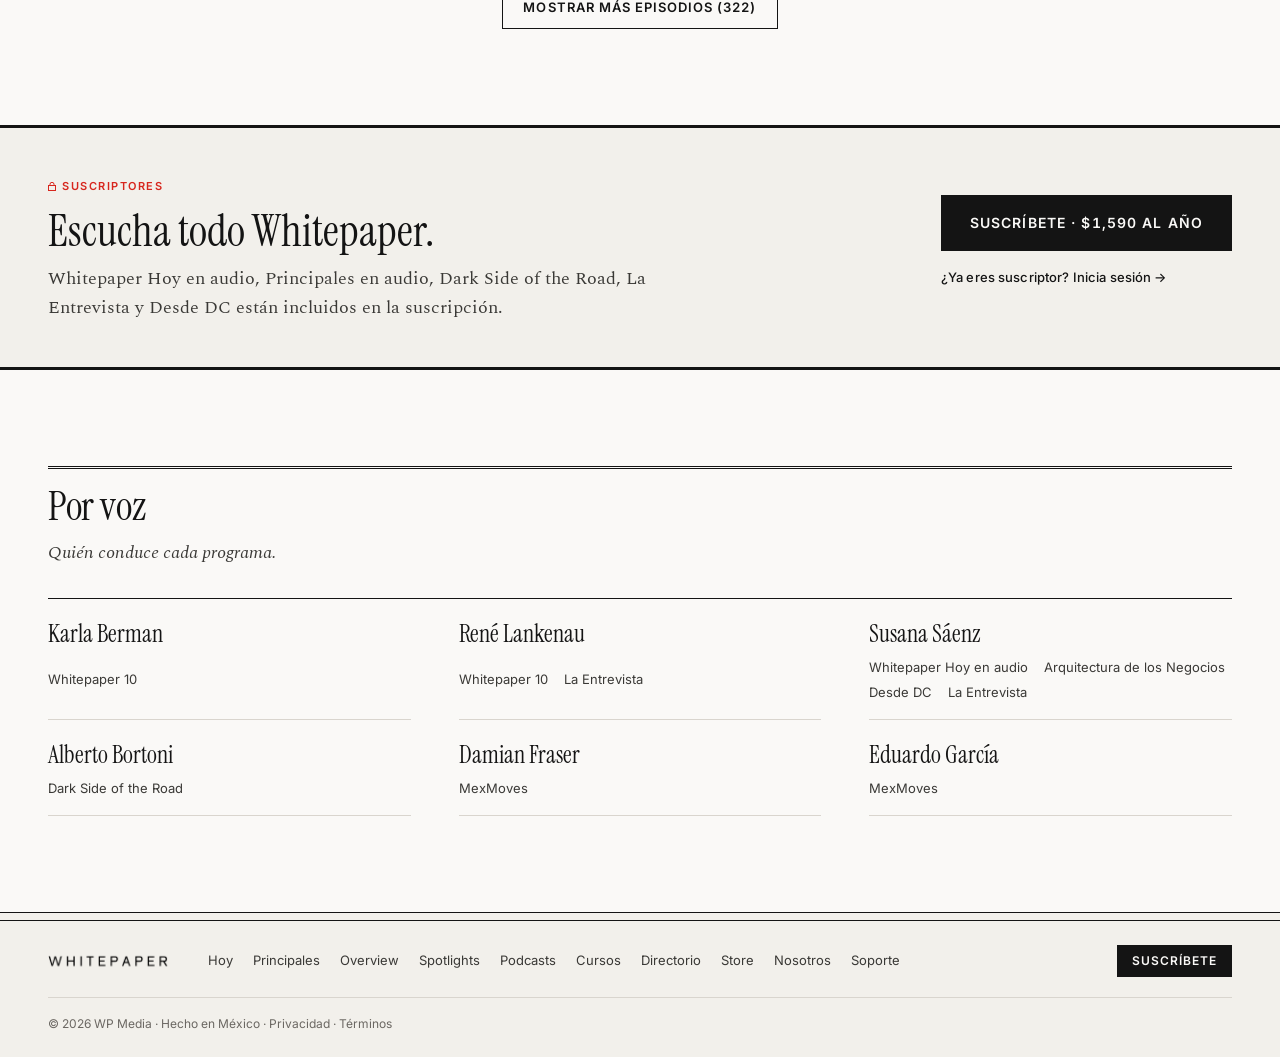
==== commit 84ba2b2c: "Podcasts: elegir un programa muestra todos sus episodios (1,441), con búsqueda y temporadas Co-Autho" ====
--- a/podcasts.html
+++ b/podcasts.html
@@ -4,9 +4,9 @@
   <meta charset="utf-8">
   <meta name="viewport" content="width=device-width, initial-scale=1, viewport-fit=cover">
   <title>Podcasts · Whitepaper Audio</title>
-  <meta name="description" content="Todos los podcasts de Whitepaper: Whitepaper 10, Whitepaper Hoy en audio, MexMoves, Dark Side of the Road, Arquitectura de los Negocios, La Entrevista y Desde DC.">
+  <meta name="description" content="Todos los podcasts de Whitepaper y todos sus episodios: Whitepaper 10, Whitepaper Hoy en audio, Principales en audio, MexMoves, Dark Side of the Road, Arquitectura de los Negocios, La Entrevista y Desde DC.">
   <meta property="og:title" content="Podcasts · Whitepaper Audio">
-  <meta property="og:description" content="Negocios en México, para escuchar. Diario, semanal, series y entrevistas.">
+  <meta property="og:description" content="Los negocios de México, para escuchar.">
   <meta name="theme-color" content="#FAF9F7">
   <link rel="preload" href="assets/fonts/InstrumentSerif-Regular.ttf" as="font" type="font/ttf" crossorigin>
   <link rel="preload" href="assets/fonts/Spectral-Regular.ttf" as="font" type="font/ttf" crossorigin>
@@ -43,7 +43,7 @@
   </div>
 </div>
 
-<header class="wrap wrap--compact" role="banner">
+<header class="wrap" role="banner">
   <!-- ============ 2. MASTHEAD ============ -->
   <div class="masthead">
     <a class="masthead__logo" href="index.html" aria-label="Whitepaper, inicio"><img class="art" src="assets/img/logo.png" alt="Whitepaper" width="1000" height="140"></a>
@@ -70,16 +70,15 @@
 
 <main id="contenido" class="pod">
 
-  <!-- ============ CABEZA DE PÁGINA ============ -->
   <div class="wrap">
     <section class="phead" aria-labelledby="h-pod">
       <p class="kicker">Whitepaper Audio</p>
       <h1 id="h-pod">Podcasts</h1>
       <p class="phead__deck">Los negocios de México, para escuchar.</p>
-      <ul class="phead__stats" aria-label="Resumen del catálogo">
-        <li><strong>7</strong> programas</li>
-        <li><strong>2</strong> abiertos</li>
-        <li><strong>5</strong> para suscriptores</li>
+      <ul class="phead__stats" aria-label="Resumen">
+        <li><strong>8</strong> programas</li>
+        <li><strong>1,441</strong> episodios</li>
+        <li><strong>3</strong> abiertos</li>
         <li><strong>1</strong> en inglés</li>
       </ul>
       <div class="phead__platforms"><span>Escúchalos en</span><a class="platbtn platbtn--ink" href="https://open.spotify.com/show/0LnC5v04Xrh1JX4jGRGVOr">Spotify <span aria-hidden="true">↗</span></a><a class="platbtn platbtn--ink" href="https://podcasts.apple.com/mx/podcast/id1584711514">Apple Podcasts <span aria-hidden="true">↗</span></a></div>
@@ -127,225 +126,193 @@
     </div>
   </section>
 
-  <!-- ============ CATÁLOGO CLASIFICADO ============ -->
+
+  <!-- ============ PROGRAMAS: elige uno y aparecen todos sus episodios ============ -->
   <div class="wrap section" id="programas">
     <section aria-labelledby="h-shows">
-      <div class="sechead"><h2 class="sechead__title" id="h-shows">Todos los programas</h2><p class="sechead__intro">Elige un programa para ver su ficha y sus episodios.</p></div>
-
-      <div class="pfilter" role="group" aria-label="Filtrar por programa">
-        <div class="ptiles">
-          <button type="button" class="ptile is-on" data-filter="show" data-value="all" aria-pressed="true"><span class="ptile__art ptile__art--all" aria-hidden="true"><b>7</b></span><span class="ptile__name">Todos</span></button>
-          <button type="button" class="ptile" data-filter="show" data-value="whitepaper-10" aria-pressed="false"><span class="ptile__art" aria-hidden="true"><img src="assets/img/show-w10.jpg" alt="Portada de Whitepaper 10" width="600" height="600"></span><span class="ptile__name">Whitepaper 10</span></button>
-          <button type="button" class="ptile" data-filter="show" data-value="whitepaper-hoy" aria-pressed="false"><span class="ptile__art" aria-hidden="true"><div class="cover cover--red-rule" role="img" aria-label="Portada de Whitepaper Hoy en audio"><span class="cover__w">Whitepaper</span><span class="cover__name">Hoy, <em>en audio</em></span></div></span><span class="ptile__name">Whitepaper Hoy en audio</span></button>
-          <button type="button" class="ptile" data-filter="show" data-value="mexmoves" aria-pressed="false"><span class="ptile__art" aria-hidden="true"><img src="assets/img/show-mexmoves.jpg" alt="Portada de MexMoves" width="600" height="600"></span><span class="ptile__name">MexMoves</span></button>
-          <button type="button" class="ptile" data-filter="show" data-value="dark-side" aria-pressed="false"><span class="ptile__art" aria-hidden="true"><div class="cover cover--ink" role="img" aria-label="Portada de Dark Side of the Road"><span class="cover__w">Whitepaper</span><span class="cover__name">Dark Side <em>of the Road</em></span></div></span><span class="ptile__name">Dark Side of the Road</span></button>
-          <button type="button" class="ptile" data-filter="show" data-value="arquitectura" aria-pressed="false"><span class="ptile__art" aria-hidden="true"><div class="cover cover--hatch" role="img" aria-label="Portada de Arquitectura de los Negocios"><span class="cover__plate"><span class="cover__w">Whitepaper</span></span><span class="cover__plate cover__name">Arquitectura <em>de los Negocios</em></span></div></span><span class="ptile__name">Arquitectura de los Negocios</span></button>
-          <button type="button" class="ptile" data-filter="show" data-value="la-entrevista" aria-pressed="false"><span class="ptile__art" aria-hidden="true"><div class="cover cover--photo" role="img" aria-label="Portada de La Entrevista"><img src="assets/img/video-chico-pardo.webp" alt="" width="1216" height="684"><span class="cover__plate"><span class="cover__w">Whitepaper</span><span class="cover__name">La <em>Entrevista</em></span></span></div></span><span class="ptile__name">La Entrevista</span></button>
-          <button type="button" class="ptile" data-filter="show" data-value="desde-dc" aria-pressed="false"><span class="ptile__art" aria-hidden="true"><div class="cover cover--dc" role="img" aria-label="Portada de Desde DC"><span class="cover__w">Whitepaper</span><span class="cover__name">Desde <em>DC</em></span><span class="cover__sub">Washington · 2026</span></div></span><span class="ptile__name">Desde DC</span></button>
-        </div>
-        <div class="pfilter__row">
-          <div class="pfilter__set"><span class="pfilter__label">Acceso</span>
-            <button type="button" class="chip is-on" data-filter="access" data-value="all" aria-pressed="true">Todos</button>
-            <button type="button" class="chip" data-filter="access" data-value="open" aria-pressed="false">Abiertos</button>
-            <button type="button" class="chip" data-filter="access" data-value="sub" aria-pressed="false"><svg class="lock"><use href="#lock"/></svg> Suscriptores</button>
-          </div>
-          <p class="pfilter__count" aria-live="polite"><span id="pCount">7</span> programas</p>
-        </div>
-      </div>
-
-      <div class="pcatalog">
-          <article class="pshow" id="whitepaper-10" data-show="whitepaper-10" data-fmt="semanal" data-access="open" data-lang="es" data-ep="w10-205">
-            <div class="pshow__art"><img src="assets/img/show-w10.jpg" alt="Portada de Whitepaper 10" width="600" height="600" loading="lazy"></div>
-            <div class="pshow__main">
+      <div class="sechead"><h2 class="sechead__title" id="h-shows">Programas</h2><p class="sechead__intro">Elige un programa para ver todos sus episodios.</p></div>
+      <div class="ptiles" role="group" aria-label="Programas">
+          <button type="button" class="ptile" data-pick="whitepaper-10" aria-controls="p-whitepaper-10" aria-pressed="false"><span class="ptile__art" aria-hidden="true"><img src="assets/img/show-w10.jpg" alt="" width="600" height="600"></span><span class="ptile__name">Whitepaper 10</span><span class="ptile__count">347 episodios</span></button>
+          <button type="button" class="ptile" data-pick="whitepaper-hoy" aria-controls="p-whitepaper-hoy" aria-pressed="false"><span class="ptile__art" aria-hidden="true"><div class="cover cover--red-rule"><span class="cover__w">Whitepaper</span><span class="cover__name">Hoy, <em>en audio</em></span></div></span><span class="ptile__name">Whitepaper Hoy en audio</span><span class="ptile__count">901 episodios</span></button>
+          <button type="button" class="ptile" data-pick="principales" aria-controls="p-principales" aria-pressed="false"><span class="ptile__art" aria-hidden="true"><div class="cover cover--photo cover--art"><img src="assets/img/principal-outliers-inclusion.webp" alt="" width="1280" height="678"><span class="cover__plate"><span class="cover__w">Whitepaper</span><span class="cover__name">Principales <em>en audio</em></span></span></div></span><span class="ptile__name">Principales en audio</span><span class="ptile__count">30 episodios</span></button>
+          <button type="button" class="ptile" data-pick="arquitectura" aria-controls="p-arquitectura" aria-pressed="false"><span class="ptile__art" aria-hidden="true"><div class="cover cover--hatch"><span class="cover__plate"><span class="cover__w">Whitepaper</span></span><span class="cover__plate cover__name">Arquitectura <em>de los Negocios</em></span></div></span><span class="ptile__name">Arquitectura de los Negocios</span><span class="ptile__count">45 episodios</span></button>
+          <button type="button" class="ptile" data-pick="mexmoves" aria-controls="p-mexmoves" aria-pressed="false"><span class="ptile__art" aria-hidden="true"><img src="assets/img/show-mexmoves.jpg" alt="" width="600" height="600"></span><span class="ptile__name">MexMoves</span><span class="ptile__count">92 episodios</span></button>
+          <button type="button" class="ptile" data-pick="dark-side" aria-controls="p-dark-side" aria-pressed="false"><span class="ptile__art" aria-hidden="true"><div class="cover cover--ink"><span class="cover__w">Whitepaper</span><span class="cover__name">Dark Side <em>of the Road</em></span></div></span><span class="ptile__name">Dark Side of the Road</span><span class="ptile__count">10 episodios</span></button>
+          <button type="button" class="ptile" data-pick="la-entrevista" aria-controls="p-la-entrevista" aria-pressed="false"><span class="ptile__art" aria-hidden="true"><div class="cover cover--photo"><img src="assets/img/video-chico-pardo.webp" alt="" width="1216" height="684"><span class="cover__plate"><span class="cover__w">Whitepaper</span><span class="cover__name">La <em>Entrevista</em></span></span></div></span><span class="ptile__name">La Entrevista</span><span class="ptile__count">8 episodios</span></button>
+          <button type="button" class="ptile" data-pick="desde-dc" aria-controls="p-desde-dc" aria-pressed="false"><span class="ptile__art" aria-hidden="true"><div class="cover cover--dc"><span class="cover__w">Whitepaper</span><span class="cover__name">Desde <em>DC</em></span><span class="cover__sub">Washington · 2026</span></div></span><span class="ptile__name">Desde DC</span><span class="ptile__count">8 episodios</span></button>
+      </div>
+      <div class="ppanels">
+        <section class="ppanel" id="p-whitepaper-10" data-show="whitepaper-10" data-name="Whitepaper 10" data-access="open" aria-labelledby="h-whitepaper-10" hidden>
+          <header class="ppanel__head">
+            <div class="ppanel__art"><img src="assets/img/show-w10.jpg" alt="" width="600" height="600"></div>
+            <div class="ppanel__info">
               <div class="pshow__tags"><span class="tag tag--open">Abierto</span></div>
-              <h3 class="pshow__name">Whitepaper 10</h3>
-              <p class="pshow__hosts">Karla Berman y René Lankenau</p>
+              <h2 class="ppanel__name" id="h-whitepaper-10">Whitepaper 10</h2>
+              <p class="pshow__hosts">Con Karla Berman y René Lankenau</p>
               <p class="pshow__desc">El podcast con el que muchos llegaron a Whitepaper. Los lunes, un deep dive sobre un solo tema; los miércoles, las noticias de la semana con análisis.</p>
-              <dl class="pshow__facts"><div><dt>Frecuencia</dt><dd>Lunes y miércoles</dd></div><div><dt>Duración</dt><dd>35 a 55 min</dd></div><div><dt>Episodios</dt><dd>392</dd></div><div><dt>Idioma</dt><dd>Español</dd></div></dl>
-              <div class="pshow__cta"><button class="btn" type="button" data-play="w10-205"><span class="tri" aria-hidden="true">▶</span> <span class="lbl">Escuchar</span></button><span class="pshow__links"><a class="link" href="https://open.spotify.com/show/0LnC5v04Xrh1JX4jGRGVOr">Spotify ↗</a><a class="link" href="https://podcasts.apple.com/mx/podcast/id1584711514">Apple Podcasts ↗</a><a class="link" href="https://www.whitepaper.mx/s/whitepaper-10">Todos los episodios →</a></span></div>
-            </div>
-            <div class="pshow__eps">
-              <h4 class="pshow__epshead">Episodios recientes</h4>
-              <ol class="eplist">
-              <li class="ep" data-ep="w10-205">
-                <button class="ep__play" type="button" data-play="w10-205" aria-label="Escuchar: 205. BBVA genera 1 de cada 3 pesos de los bancos en México"><span class="tri" aria-hidden="true">▶</span></button>
-                <div class="ep__body"><p class="ep__title">205. BBVA genera 1 de cada 3 pesos de los bancos en México</p><p class="ep__meta"><span>04.11.26</span><span>46 min</span><span class="tag tag--open">Abierto</span></p></div>
-              </li>
-              <li class="ep" data-ep="w10-204">
-                <button class="ep__play" type="button" data-play="w10-204" aria-label="Escuchar: 204. Costco: el modelo de negocio detrás de una marca de culto"><span class="tri" aria-hidden="true">▶</span></button>
-                <div class="ep__body"><p class="ep__title">204. Costco: el modelo de negocio detrás de una marca de culto</p><p class="ep__meta"><span>02.11.26</span><span>53 min</span><span class="tag tag--open">Abierto</span></p></div>
-              </li>
-              <li class="ep" data-ep="w10-203">
-                <button class="ep__play" type="button" data-play="w10-203" aria-label="Escuchar: 203. Startups: ¿por qué tantos fundadores no ganan dinero al vender su empresa?"><span class="tri" aria-hidden="true">▶</span></button>
-                <div class="ep__body"><p class="ep__title">203. Startups: ¿por qué tantos fundadores no ganan dinero al vender su empresa?</p><p class="ep__meta"><span>28.10.26</span><span>40 min</span><span class="tag tag--open">Abierto</span></p></div>
-              </li>
-              </ol>
-            </div>
-          </article>
-          <article class="pshow" id="whitepaper-hoy" data-show="whitepaper-hoy" data-fmt="diario" data-access="sub" data-lang="es">
-            <div class="pshow__art"><div class="cover cover--red-rule" role="img" aria-label="Portada de Whitepaper Hoy en audio"><span class="cover__w">Whitepaper</span><span class="cover__name">Hoy, <em>en audio</em></span></div></div>
-            <div class="pshow__main">
-              <div class="pshow__tags"><span class="tag"><svg class="lock"><use href="#lock"/></svg>Suscriptores</span></div>
-              <h3 class="pshow__name">Whitepaper Hoy en audio</h3>
+              <dl class="pshow__facts"><div><dt>Sale</dt><dd>Lunes y miércoles</dd></div><div><dt>Duración</dt><dd>35 a 55 min</dd></div><div><dt>Episodios</dt><dd>347</dd></div><div><dt>Idioma</dt><dd>Español</dd></div></dl>
+              <div class="pshow__cta"><span class="ppanel__latest"></span><span class="pshow__links"><a class="link" href="https://open.spotify.com/show/0LnC5v04Xrh1JX4jGRGVOr">Spotify ↗</a><a class="link" href="https://podcasts.apple.com/mx/podcast/id1584711514">Apple Podcasts ↗</a></span></div>
+            </div>
+          </header>
+          <div class="ppanel__tools">
+            <label class="psearch"><span class="sr-only">Buscar episodios de Whitepaper 10</span><input type="search" placeholder="Buscar en 347 episodios" data-search></label>
+            
+            <p class="ppanel__count" aria-live="polite"></p>
+          </div>
+          <ol class="eplist eplist--full" data-list></ol>
+          <div class="ppanel__more"><button type="button" class="btn btn--ghost" data-more>Mostrar más episodios</button></div>
+        </section>
+        <section class="ppanel" id="p-whitepaper-hoy" data-show="whitepaper-hoy" data-name="Whitepaper Hoy en audio" data-access="sub" aria-labelledby="h-whitepaper-hoy" hidden>
+          <header class="ppanel__head">
+            <div class="ppanel__art"><div class="cover cover--red-rule"><span class="cover__w">Whitepaper</span><span class="cover__name">Hoy, <em>en audio</em></span></div></div>
+            <div class="ppanel__info">
+              <div class="pshow__tags"><span class="tag"><svg class="lock"><use href="#lock"/></svg>Suscriptores</span></div>
+              <h2 class="ppanel__name" id="h-whitepaper-hoy">Whitepaper Hoy en audio</h2>
               <p class="pshow__hosts">Con Susana Sáenz</p>
               <p class="pshow__desc">La edición diaria, leída en estudio. Para el trayecto a la oficina o entre juntas. Alterna entre texto y audio cuando quieras.</p>
-              <dl class="pshow__facts"><div><dt>Frecuencia</dt><dd>Lunes a viernes</dd></div><div><dt>Duración</dt><dd>6 a 8 min</dd></div><div><dt>Idioma</dt><dd>Español</dd></div><div><dt>Acceso</dt><dd>Suscriptores</dd></div></dl>
-              <div class="pshow__cta"><a class="btn" href="https://www.whitepaper.mx/p/whitepaper-hoy-05-de-noviembre-de-28a"><span class="tri" aria-hidden="true">▶</span> Escuchar el más reciente</a><span class="pshow__links"><a class="link" href="https://www.whitepaper.mx/s/whitepaper-audio">Todas las ediciones →</a></span></div>
-            </div>
-            <div class="pshow__eps">
-              <h4 class="pshow__epshead">Episodios recientes</h4>
-              <ol class="eplist">
-              <li class="ep">
-                <a class="ep__play ep__play--link" href="https://www.whitepaper.mx/p/whitepaper-hoy-05-de-noviembre-de-28a" aria-label="Escuchar en whitepaper.mx: Whitepaper Hoy, 5 de noviembre de 2026"><span class="tri" aria-hidden="true">▶</span></a>
-                <div class="ep__body"><p class="ep__title"><a href="https://www.whitepaper.mx/p/whitepaper-hoy-05-de-noviembre-de-28a">Whitepaper Hoy, 5 de noviembre de 2026</a></p><p class="ep__meta"><span>05.11.26</span><span>6 min</span><span class="tag"><svg class="lock"><use href="#lock"/></svg>Suscriptores</span></p></div>
-              </li>
-              </ol>
-            </div>
-          </article>
-          <article class="pshow" id="mexmoves" data-show="mexmoves" data-fmt="semanal" data-access="open" data-lang="en" data-ep="mex-92">
-            <div class="pshow__art"><img src="assets/img/show-mexmoves.jpg" alt="Portada de MexMoves" width="600" height="600" loading="lazy"></div>
-            <div class="pshow__main">
+              <dl class="pshow__facts"><div><dt>Sale</dt><dd>Lunes a viernes</dd></div><div><dt>Duración</dt><dd>6 a 8 min</dd></div><div><dt>Ediciones</dt><dd>901</dd></div><div><dt>Idioma</dt><dd>Español</dd></div></dl>
+              <div class="pshow__cta"><span class="ppanel__latest"></span><span class="pshow__links"></span></div>
+            </div>
+          </header>
+          <div class="ppanel__tools">
+            <label class="psearch"><span class="sr-only">Buscar episodios de Whitepaper Hoy en audio</span><input type="search" placeholder="Buscar en 901 episodios" data-search></label>
+            
+            <p class="ppanel__count" aria-live="polite"></p>
+          </div>
+          <ol class="eplist eplist--full" data-list></ol>
+          <div class="ppanel__more"><button type="button" class="btn btn--ghost" data-more>Mostrar más episodios</button></div>
+        </section>
+        <section class="ppanel" id="p-principales" data-show="principales" data-name="Principales en audio" data-access="sub" aria-labelledby="h-principales" hidden>
+          <header class="ppanel__head">
+            <div class="ppanel__art"><div class="cover cover--photo cover--art"><img src="assets/img/principal-outliers-inclusion.webp" alt="" width="1280" height="678"><span class="cover__plate"><span class="cover__w">Whitepaper</span><span class="cover__name">Principales <em>en audio</em></span></span></div></div>
+            <div class="ppanel__info">
+              <div class="pshow__tags"><span class="tag"><svg class="lock"><use href="#lock"/></svg>Suscriptores</span></div>
+              <h2 class="ppanel__name" id="h-principales">Principales en audio</h2>
+              <p class="pshow__hosts">Las investigaciones de Whitepaper, narradas</p>
+              <p class="pshow__desc">La versión en audio de Principales: cómo opera una empresa, qué hay detrás de una valuación y quiénes son las personas clave.</p>
+              <dl class="pshow__facts"><div><dt>Sale</dt><dd>Viernes</dd></div><div><dt>Duración</dt><dd>10 a 30 min</dd></div><div><dt>Episodios</dt><dd>30</dd></div><div><dt>Idioma</dt><dd>Español</dd></div></dl>
+              <div class="pshow__cta"><span class="ppanel__latest"></span><span class="pshow__links"></span></div>
+            </div>
+          </header>
+          <div class="ppanel__tools">
+            <label class="psearch"><span class="sr-only">Buscar episodios de Principales en audio</span><input type="search" placeholder="Buscar en 30 episodios" data-search></label>
+            
+            <p class="ppanel__count" aria-live="polite"></p>
+          </div>
+          <ol class="eplist eplist--full" data-list></ol>
+          <div class="ppanel__more"><button type="button" class="btn btn--ghost" data-more>Mostrar más episodios</button></div>
+        </section>
+        <section class="ppanel" id="p-arquitectura" data-show="arquitectura" data-name="Arquitectura de los Negocios" data-access="open" aria-labelledby="h-arquitectura" hidden>
+          <header class="ppanel__head">
+            <div class="ppanel__art"><div class="cover cover--hatch"><span class="cover__plate"><span class="cover__w">Whitepaper</span></span><span class="cover__plate cover__name">Arquitectura <em>de los Negocios</em></span></div></div>
+            <div class="ppanel__info">
+              <div class="pshow__tags"><span class="tag tag--open">Abierto</span></div>
+              <h2 class="ppanel__name" id="h-arquitectura">Arquitectura de los Negocios</h2>
+              <p class="pshow__hosts">Con Susana Sáenz</p>
+              <p class="pshow__desc">Cómo funcionan, por dentro, los modelos de negocio. Cada temporada cuenta una empresa en cuatro episodios: Bimbo, Nubank, Alsea, Cemex, Pemex y más.</p>
+              <dl class="pshow__facts"><div><dt>Formato</dt><dd>Temporadas por empresa</dd></div><div><dt>Temporadas</dt><dd>8</dd></div><div><dt>Episodios</dt><dd>45</dd></div><div><dt>Idioma</dt><dd>Español</dd></div></dl>
+              <div class="pshow__cta"><span class="ppanel__latest"></span><span class="pshow__links"><a class="link" href="https://open.spotify.com/show/0LnC5v04Xrh1JX4jGRGVOr">Spotify ↗</a><a class="link" href="https://podcasts.apple.com/mx/podcast/id1584711514">Apple Podcasts ↗</a></span></div>
+            </div>
+          </header>
+          <div class="ppanel__tools">
+            <label class="psearch"><span class="sr-only">Buscar episodios de Arquitectura de los Negocios</span><input type="search" placeholder="Buscar en 45 episodios" data-search></label>
+            <div class="pseasons" role="group" aria-label="Temporadas"><span class="pfilter__label">Temporada</span><button type="button" class="chip is-on" data-season="all" aria-pressed="true">Todas</button><button type="button" class="chip" data-season="Bimbo" aria-pressed="false">Bimbo</button><button type="button" class="chip" data-season="Nubank" aria-pressed="false">Nubank</button><button type="button" class="chip" data-season="Alsea" aria-pressed="false">Alsea</button><button type="button" class="chip" data-season="Cemex" aria-pressed="false">Cemex</button><button type="button" class="chip" data-season="Liga MX" aria-pressed="false">Liga MX</button><button type="button" class="chip" data-season="Roberto González Barrera" aria-pressed="false">Roberto González Barrera</button><button type="button" class="chip" data-season="Pemex" aria-pressed="false">Pemex</button><button type="button" class="chip" data-season="Grupo Bal" aria-pressed="false">Grupo Bal</button><button type="button" class="chip" data-season="Primeras ediciones" aria-pressed="false">Primeras ediciones</button></div>
+            <p class="ppanel__count" aria-live="polite"></p>
+          </div>
+          <ol class="eplist eplist--full" data-list></ol>
+          <div class="ppanel__more"><button type="button" class="btn btn--ghost" data-more>Mostrar más episodios</button></div>
+        </section>
+        <section class="ppanel" id="p-mexmoves" data-show="mexmoves" data-name="MexMoves" data-access="open" aria-labelledby="h-mexmoves" hidden>
+          <header class="ppanel__head">
+            <div class="ppanel__art"><img src="assets/img/show-mexmoves.jpg" alt="" width="600" height="600"></div>
+            <div class="ppanel__info">
               <div class="pshow__tags"><span class="tag tag--open" lang="es">En inglés</span></div>
-              <h3 class="pshow__name">MexMoves</h3>
+              <h2 class="ppanel__name" id="h-mexmoves">MexMoves</h2>
               <p class="pshow__hosts" lang="en">With Damian Fraser and Eduardo García</p>
               <p class="pshow__desc">Las historias de negocios de México con impacto global, cada semana y con un invitado por episodio. Para quien opera entre México y Estados Unidos.</p>
-              <dl class="pshow__facts"><div><dt>Frecuencia</dt><dd>Jueves</dd></div><div><dt>Duración</dt><dd>60 a 80 min</dd></div><div><dt>Episodios</dt><dd>92</dd></div><div><dt>Idioma</dt><dd>Inglés</dd></div></dl>
-              <div class="pshow__cta"><button class="btn" type="button" data-play="mex-92"><span class="tri" aria-hidden="true">▶</span> <span class="lbl">Listen</span></button><span class="pshow__links"><a class="link" href="https://podcasts.apple.com/mx/podcast/id1792066671">Apple Podcasts ↗</a></span></div>
-            </div>
-            <div class="pshow__eps">
-              <h4 class="pshow__epshead">Episodios recientes</h4>
-              <ol class="eplist">
-              <li class="ep" data-ep="mex-92" lang="en">
-                <button class="ep__play" type="button" data-play="mex-92" aria-label="Escuchar: 92. Bulkmatic on Keeping Mexico’s Factories on Track; AI Adoption"><span class="tri" aria-hidden="true">▶</span></button>
-                <div class="ep__body"><p class="ep__title">92. Bulkmatic on Keeping Mexico’s Factories on Track; AI Adoption</p><p class="ep__meta"><span>29.10.26</span><span>1 h 3 min</span><span class="tag tag--open">Abierto</span></p></div>
-              </li>
-              <li class="ep" data-ep="mex-91" lang="en">
-                <button class="ep__play" type="button" data-play="mex-91" aria-label="Escuchar: 91. Smart Fit Works Out in Mexico; Economic Recovery, América Móvil"><span class="tri" aria-hidden="true">▶</span></button>
-                <div class="ep__body"><p class="ep__title">91. Smart Fit Works Out in Mexico; Economic Recovery, América Móvil</p><p class="ep__meta"><span>22.10.26</span><span>1 h 23 min</span><span class="tag tag--open">Abierto</span></p></div>
-              </li>
-              <li class="ep" data-ep="mex-90" lang="en">
-                <button class="ep__play" type="button" data-play="mex-90" aria-label="Escuchar: 90. Spiegel on Buying Querétaro FC; Endeavor on Startups"><span class="tri" aria-hidden="true">▶</span></button>
-                <div class="ep__body"><p class="ep__title">90. Spiegel on Buying Querétaro FC; Endeavor on Startups</p><p class="ep__meta"><span>15.10.26</span><span>1 h 20 min</span><span class="tag tag--open">Abierto</span></p></div>
-              </li>
-              </ol>
-            </div>
-          </article>
-          <article class="pshow" id="dark-side" data-show="dark-side" data-fmt="series" data-access="sub" data-lang="es">
-            <div class="pshow__art"><div class="cover cover--ink" role="img" aria-label="Portada de Dark Side of the Road"><span class="cover__w">Whitepaper</span><span class="cover__name">Dark Side <em>of the Road</em></span></div></div>
-            <div class="pshow__main">
-              <div class="pshow__tags"><span class="tag"><svg class="lock"><use href="#lock"/></svg>Suscriptores</span></div>
-              <h3 class="pshow__name">Dark Side of the Road</h3>
+              <dl class="pshow__facts"><div><dt>Sale</dt><dd>Jueves</dd></div><div><dt>Duración</dt><dd>60 a 80 min</dd></div><div><dt>Episodios</dt><dd>92</dd></div><div><dt>Idioma</dt><dd>Inglés</dd></div></dl>
+              <div class="pshow__cta"><span class="ppanel__latest"></span><span class="pshow__links"><a class="link" href="https://podcasts.apple.com/mx/podcast/id1792066671">Apple Podcasts ↗</a></span></div>
+            </div>
+          </header>
+          <div class="ppanel__tools">
+            <label class="psearch"><span class="sr-only">Buscar episodios de MexMoves</span><input type="search" placeholder="Buscar en 92 episodios" data-search></label>
+            
+            <p class="ppanel__count" aria-live="polite"></p>
+          </div>
+          <ol class="eplist eplist--full" data-list></ol>
+          <div class="ppanel__more"><button type="button" class="btn btn--ghost" data-more>Mostrar más episodios</button></div>
+        </section>
+        <section class="ppanel" id="p-dark-side" data-show="dark-side" data-name="Dark Side of the Road" data-access="sub" aria-labelledby="h-dark-side" hidden>
+          <header class="ppanel__head">
+            <div class="ppanel__art"><div class="cover cover--ink"><span class="cover__w">Whitepaper</span><span class="cover__name">Dark Side <em>of the Road</em></span></div></div>
+            <div class="ppanel__info">
+              <div class="pshow__tags"><span class="tag"><svg class="lock"><use href="#lock"/></svg>Suscriptores</span></div>
+              <h2 class="ppanel__name" id="h-dark-side">Dark Side of the Road</h2>
               <p class="pshow__hosts">Con Alberto Bortoni</p>
-              <p class="pshow__desc">Una serie sobre la industria automotriz: marcas, modelos de negocio y lo que cambia para México. Episodios para ir a fondo en un solo tema.</p>
-              <dl class="pshow__facts"><div><dt>Formato</dt><dd>Serie</dd></div><div><dt>Frecuencia</dt><dd>Cada dos semanas</dd></div><div><dt>Episodios</dt><dd>10</dd></div><div><dt>Idioma</dt><dd>Español</dd></div></dl>
-              <div class="pshow__cta"><a class="btn" href="https://www.whitepaper.mx/p/dark-side-of-the-road-ep-9-tesla"><span class="tri" aria-hidden="true">▶</span> Escuchar el más reciente</a><span class="pshow__links"><a class="link" href="https://www.whitepaper.mx/p/dark-side-of-the-road-ep1">Desde el episodio 1 →</a></span></div>
-            </div>
-            <div class="pshow__eps">
-              <h4 class="pshow__epshead">Episodios recientes</h4>
-              <ol class="eplist">
-              <li class="ep">
-                <a class="ep__play ep__play--link" href="https://www.whitepaper.mx/p/dark-side-of-the-road-ep-9-tesla" aria-label="Escuchar en whitepaper.mx: Ep. 10. Tesla en México: ¿el futuro de los autos o una apuesta mucho más grande?"><span class="tri" aria-hidden="true">▶</span></a>
-                <div class="ep__body"><p class="ep__title"><a href="https://www.whitepaper.mx/p/dark-side-of-the-road-ep-9-tesla">Ep. 10. Tesla en México: ¿el futuro de los autos o una apuesta mucho más grande?</a></p><p class="ep__meta"><span>27.10.26</span><span>54 min</span><span class="tag"><svg class="lock"><use href="#lock"/></svg>Suscriptores</span></p></div>
-              </li>
-              <li class="ep">
-                <a class="ep__play ep__play--link" href="https://www.whitepaper.mx/p/dark-side-of-the-road-ep-9-suburban" aria-label="Escuchar en whitepaper.mx: Ep. 9. Suburban, la mina de oro de General Motors"><span class="tri" aria-hidden="true">▶</span></a>
-                <div class="ep__body"><p class="ep__title"><a href="https://www.whitepaper.mx/p/dark-side-of-the-road-ep-9-suburban">Ep. 9. Suburban, la mina de oro de General Motors</a></p><p class="ep__meta"><span>06.10.26</span><span>44 min</span><span class="tag"><svg class="lock"><use href="#lock"/></svg>Suscriptores</span></p></div>
-              </li>
-              <li class="ep">
-                <a class="ep__play ep__play--link" href="https://www.whitepaper.mx/p/dark-side-of-the-road-ep8-crecimiento" aria-label="Escuchar en whitepaper.mx: Ep. 8. Crecimiento del parque vehicular en México"><span class="tri" aria-hidden="true">▶</span></a>
-                <div class="ep__body"><p class="ep__title"><a href="https://www.whitepaper.mx/p/dark-side-of-the-road-ep8-crecimiento">Ep. 8. Crecimiento del parque vehicular en México</a></p><p class="ep__meta"><span>16.06.26</span><span>23 min</span><span class="tag"><svg class="lock"><use href="#lock"/></svg>Suscriptores</span></p></div>
-              </li>
-              </ol>
-            </div>
-          </article>
-          <article class="pshow" id="arquitectura" data-show="arquitectura" data-fmt="series" data-access="sub" data-lang="es">
-            <div class="pshow__art"><div class="cover cover--hatch" role="img" aria-label="Portada de Arquitectura de los Negocios"><span class="cover__plate"><span class="cover__w">Whitepaper</span></span><span class="cover__plate cover__name">Arquitectura <em>de los Negocios</em></span></div></div>
-            <div class="pshow__main">
-              <div class="pshow__tags"><span class="tag"><svg class="lock"><use href="#lock"/></svg>Suscriptores</span></div>
-              <h3 class="pshow__name">Arquitectura de los Negocios</h3>
+              <p class="pshow__desc">Una serie sobre la industria automotriz: marcas, modelos de negocio y lo que cambia para México.</p>
+              <dl class="pshow__facts"><div><dt>Formato</dt><dd>Serie</dd></div><div><dt>Sale</dt><dd>Cada dos semanas</dd></div><div><dt>Episodios</dt><dd>10</dd></div><div><dt>Idioma</dt><dd>Español</dd></div></dl>
+              <div class="pshow__cta"><span class="ppanel__latest"></span><span class="pshow__links"></span></div>
+            </div>
+          </header>
+          <div class="ppanel__tools">
+            <label class="psearch"><span class="sr-only">Buscar episodios de Dark Side of the Road</span><input type="search" placeholder="Buscar en 10 episodios" data-search></label>
+            
+            <p class="ppanel__count" aria-live="polite"></p>
+          </div>
+          <ol class="eplist eplist--full" data-list></ol>
+          <div class="ppanel__more"><button type="button" class="btn btn--ghost" data-more>Mostrar más episodios</button></div>
+        </section>
+        <section class="ppanel" id="p-la-entrevista" data-show="la-entrevista" data-name="La Entrevista" data-access="sub" aria-labelledby="h-la-entrevista" hidden>
+          <header class="ppanel__head">
+            <div class="ppanel__art"><div class="cover cover--photo"><img src="assets/img/video-chico-pardo.webp" alt="" width="1216" height="684"><span class="cover__plate"><span class="cover__w">Whitepaper</span><span class="cover__name">La <em>Entrevista</em></span></span></div></div>
+            <div class="ppanel__info">
+              <div class="pshow__tags"><span class="tag"><svg class="lock"><use href="#lock"/></svg>Suscriptores</span></div>
+              <h2 class="ppanel__name" id="h-la-entrevista">La Entrevista</h2>
+              <p class="pshow__hosts">Con René Lankenau y Susana Sáenz</p>
+              <p class="pshow__desc">Conversaciones con quienes dirigen, fundan o financian empresas en México: directores generales, CFOs y funcionarios. Algunas, también en video.</p>
+              <dl class="pshow__facts"><div><dt>Formato</dt><dd>Entrevista</dd></div><div><dt>Duración</dt><dd>10 a 35 min</dd></div><div><dt>Episodios</dt><dd>8</dd></div><div><dt>Idioma</dt><dd>Español</dd></div></dl>
+              <div class="pshow__cta"><span class="ppanel__latest"></span><span class="pshow__links"></span></div>
+            </div>
+          </header>
+          <div class="ppanel__tools">
+            <label class="psearch"><span class="sr-only">Buscar episodios de La Entrevista</span><input type="search" placeholder="Buscar en 8 episodios" data-search></label>
+            
+            <p class="ppanel__count" aria-live="polite"></p>
+          </div>
+          <ol class="eplist eplist--full" data-list></ol>
+          <div class="ppanel__more"><button type="button" class="btn btn--ghost" data-more>Mostrar más episodios</button></div>
+        </section>
+        <section class="ppanel" id="p-desde-dc" data-show="desde-dc" data-name="Desde DC" data-access="sub" aria-labelledby="h-desde-dc" hidden>
+          <header class="ppanel__head">
+            <div class="ppanel__art"><div class="cover cover--dc"><span class="cover__w">Whitepaper</span><span class="cover__name">Desde <em>DC</em></span><span class="cover__sub">Washington · 2026</span></div></div>
+            <div class="ppanel__info">
+              <div class="pshow__tags"><span class="tag"><svg class="lock"><use href="#lock"/></svg>Suscriptores</span></div>
+              <h2 class="ppanel__name" id="h-desde-dc">Desde DC</h2>
               <p class="pshow__hosts">Con Susana Sáenz</p>
-              <p class="pshow__desc">Cómo funcionan, por dentro, los modelos de negocio. Historias de empresa contadas en varios episodios, con entrevistas a expertos.</p>
-              <dl class="pshow__facts"><div><dt>Formato</dt><dd>Serie por empresa</dd></div><div><dt>Duración</dt><dd>40 a 45 min</dd></div><div><dt>Idioma</dt><dd>Español</dd></div><div><dt>Acceso</dt><dd>Suscriptores</dd></div></dl>
-              <div class="pshow__cta"><a class="btn" href="https://www.whitepaper.mx/p/episodio-2-de-la-tarjeta-morada-a"><span class="tri" aria-hidden="true">▶</span> Escuchar el más reciente</a><span class="pshow__links"><a class="link" href="https://www.whitepaper.mx/s/whitepaper-audio">Todos los episodios →</a></span></div>
-            </div>
-            <div class="pshow__eps">
-              <h4 class="pshow__epshead">Episodios recientes</h4>
-              <ol class="eplist">
-              <li class="ep">
-                <a class="ep__play ep__play--link" href="https://www.whitepaper.mx/p/episodio-2-de-la-tarjeta-morada-a" aria-label="Escuchar en whitepaper.mx: Nubank, ep. 2: De la tarjeta morada a Wall Street"><span class="tri" aria-hidden="true">▶</span></a>
-                <div class="ep__body"><p class="ep__title"><a href="https://www.whitepaper.mx/p/episodio-2-de-la-tarjeta-morada-a">Nubank, ep. 2: De la tarjeta morada a Wall Street</a></p><p class="ep__meta"><span>17.03.26</span><span>42 min</span><span class="tag"><svg class="lock"><use href="#lock"/></svg>Suscriptores</span></p></div>
-              </li>
-              </ol>
-            </div>
-          </article>
-          <article class="pshow" id="la-entrevista" data-show="la-entrevista" data-fmt="entrevistas" data-access="sub" data-lang="es">
-            <div class="pshow__art"><div class="cover cover--photo" role="img" aria-label="Portada de La Entrevista"><img src="assets/img/video-chico-pardo.webp" alt="" width="1216" height="684" loading="lazy"><span class="cover__plate"><span class="cover__w">Whitepaper</span><span class="cover__name">La <em>Entrevista</em></span></span></div></div>
-            <div class="pshow__main">
-              <div class="pshow__tags"><span class="tag"><svg class="lock"><use href="#lock"/></svg>Suscriptores</span></div>
-              <h3 class="pshow__name">La Entrevista</h3>
-              <p class="pshow__hosts">Con René Lankenau y Susana Sáenz</p>
-              <p class="pshow__desc">Conversaciones largas con quienes dirigen, fundan o financian empresas en México. Algunas, también en video.</p>
-              <dl class="pshow__facts"><div><dt>Formato</dt><dd>Entrevista</dd></div><div><dt>Duración</dt><dd>10 a 25 min</dd></div><div><dt>Video</dt><dd>En algunas</dd></div><div><dt>Idioma</dt><dd>Español</dd></div></dl>
-              <div class="pshow__cta"><a class="btn" href="https://www.whitepaper.mx/p/las-lecciones-de-fernando"><span class="tri" aria-hidden="true">▶</span> Escuchar el más reciente</a><span class="pshow__links"><a class="link" href="https://www.whitepaper.mx/p/pablo-elek-country-head-scotiabank">Pablo Elek, Scotiabank México →</a></span></div>
-            </div>
-            <div class="pshow__eps">
-              <h4 class="pshow__epshead">Episodios recientes</h4>
-              <ol class="eplist">
-              <li class="ep">
-                <a class="ep__play ep__play--link" href="https://www.whitepaper.mx/p/las-lecciones-de-fernando" aria-label="Escuchar en whitepaper.mx: Las lecciones de Fernando Chico Pardo (video)"><span class="tri" aria-hidden="true">▶</span></a>
-                <div class="ep__body"><p class="ep__title"><a href="https://www.whitepaper.mx/p/las-lecciones-de-fernando">Las lecciones de Fernando Chico Pardo (video)</a></p><p class="ep__meta"><span>11.09.26</span><span>19 min</span><span class="tag tag--open">Abierto</span></p></div>
-              </li>
-              <li class="ep">
-                <a class="ep__play ep__play--link" href="https://www.whitepaper.mx/p/la-entrevista-livia-chanes-ceo-nubank" aria-label="Escuchar en whitepaper.mx: Livia Chanes, CEO de Nubank Latin America"><span class="tri" aria-hidden="true">▶</span></a>
-                <div class="ep__body"><p class="ep__title"><a href="https://www.whitepaper.mx/p/la-entrevista-livia-chanes-ceo-nubank">Livia Chanes, CEO de Nubank Latin America</a></p><p class="ep__meta"><span>14.08.26</span><span>23 min</span><span class="tag"><svg class="lock"><use href="#lock"/></svg>Suscriptores</span></p></div>
-              </li>
-              <li class="ep">
-                <a class="ep__play ep__play--link" href="https://www.whitepaper.mx/p/pablo-coballasi-presidente-amexcap" aria-label="Escuchar en whitepaper.mx: Pablo Coballasi, presidente de Amexcap"><span class="tri" aria-hidden="true">▶</span></a>
-                <div class="ep__body"><p class="ep__title"><a href="https://www.whitepaper.mx/p/pablo-coballasi-presidente-amexcap">Pablo Coballasi, presidente de Amexcap</a></p><p class="ep__meta"><span>31.03.26</span><span>18 min</span><span class="tag"><svg class="lock"><use href="#lock"/></svg>Suscriptores</span></p></div>
-              </li>
-              </ol>
-            </div>
-          </article>
-          <article class="pshow" id="desde-dc" data-show="desde-dc" data-fmt="entrevistas" data-access="sub" data-lang="es">
-            <div class="pshow__art"><div class="cover cover--dc" role="img" aria-label="Portada de Desde DC"><span class="cover__w">Whitepaper</span><span class="cover__name">Desde <em>DC</em></span><span class="cover__sub">Washington · 2026</span></div></div>
-            <div class="pshow__main">
-              <div class="pshow__tags"><span class="tag"><svg class="lock"><use href="#lock"/></svg>Suscriptores</span></div>
-              <h3 class="pshow__name">Desde DC</h3>
-              <p class="pshow__hosts">Con Susana Sáenz</p>
-              <p class="pshow__desc">Desde el North Capital Meridian Diplomacy Forum en Washington: conversaciones sobre la relación económica entre México y Estados Unidos.</p>
-              <dl class="pshow__facts"><div><dt>Formato</dt><dd>Serie especial</dd></div><div><dt>Episodios</dt><dd>5</dd></div><div><dt>Duración</dt><dd>10 a 20 min</dd></div><div><dt>Idioma</dt><dd>Español</dd></div></dl>
-              <div class="pshow__cta"><a class="btn" href="https://www.whitepaper.mx/p/desde-dc-paola-beltran-senior-director"><span class="tri" aria-hidden="true">▶</span> Escuchar el más reciente</a><span class="pshow__links"></span></div>
-            </div>
-            <div class="pshow__eps">
-              <h4 class="pshow__epshead">Episodios recientes</h4>
-              <ol class="eplist">
-              <li class="ep">
-                <a class="ep__play ep__play--link" href="https://www.whitepaper.mx/p/desde-dc-paola-beltran-senior-director" aria-label="Escuchar en whitepaper.mx: Paola Beltrán, Woodpack Global"><span class="tri" aria-hidden="true">▶</span></a>
-                <div class="ep__body"><p class="ep__title"><a href="https://www.whitepaper.mx/p/desde-dc-paola-beltran-senior-director">Paola Beltrán, Woodpack Global</a></p><p class="ep__meta"><span>17.06.26</span><span>10 min</span><span class="tag"><svg class="lock"><use href="#lock"/></svg>Suscriptores</span></p></div>
-              </li>
-              <li class="ep">
-                <a class="ep__play ep__play--link" href="https://www.whitepaper.mx/p/desde-dc-david-bohigian-ceo-del-meridian" aria-label="Escuchar en whitepaper.mx: David Bohigian, CEO del Meridian International Center"><span class="tri" aria-hidden="true">▶</span></a>
-                <div class="ep__body"><p class="ep__title"><a href="https://www.whitepaper.mx/p/desde-dc-david-bohigian-ceo-del-meridian">David Bohigian, CEO del Meridian International Center</a></p><p class="ep__meta"><span>03.06.26</span><span>12 min</span><span class="tag"><svg class="lock"><use href="#lock"/></svg>Suscriptores</span></p></div>
-              </li>
-              <li class="ep">
-                <a class="ep__play ep__play--link" href="https://www.whitepaper.mx/p/desde-dc-gabriel-yorio-vp-de-finanzas" aria-label="Escuchar en whitepaper.mx: Gabriel Yorio, VP de Finanzas y Administración del BID"><span class="tri" aria-hidden="true">▶</span></a>
-                <div class="ep__body"><p class="ep__title"><a href="https://www.whitepaper.mx/p/desde-dc-gabriel-yorio-vp-de-finanzas">Gabriel Yorio, VP de Finanzas y Administración del BID</a></p><p class="ep__meta"><span>28.04.26</span><span>20 min</span><span class="tag"><svg class="lock"><use href="#lock"/></svg>Suscriptores</span></p></div>
-              </li>
-              </ol>
-            </div>
-          </article>
-        <p class="pempty" hidden>No hay programas con esa combinación. <button type="button" class="link" id="pReset">Ver todos →</button></p>
-      </div>
+              <p class="pshow__desc">Desde el North Capital Meridian Diplomacy Forum en Washington: conversaciones sobre la relación económica de México con Estados Unidos y Canadá.</p>
+              <dl class="pshow__facts"><div><dt>Formato</dt><dd>Serie especial</dd></div><div><dt>Duración</dt><dd>10 a 25 min</dd></div><div><dt>Episodios</dt><dd>8</dd></div><div><dt>Idioma</dt><dd>Español</dd></div></dl>
+              <div class="pshow__cta"><span class="ppanel__latest"></span><span class="pshow__links"></span></div>
+            </div>
+          </header>
+          <div class="ppanel__tools">
+            <label class="psearch"><span class="sr-only">Buscar episodios de Desde DC</span><input type="search" placeholder="Buscar en 8 episodios" data-search></label>
+            
+            <p class="ppanel__count" aria-live="polite"></p>
+          </div>
+          <ol class="eplist eplist--full" data-list></ol>
+          <div class="ppanel__more"><button type="button" class="btn btn--ghost" data-more>Mostrar más episodios</button></div>
+        </section>
+      </div>
+      <noscript><p class="pempty">Para ver los episodios, activa JavaScript o entra a <a href="https://www.whitepaper.mx/s/whitepaper-audio">whitepaper.mx</a>.</p></noscript>
     </section>
   </div>
 
-  <!-- ============ MEMBRESÍA ============ -->
   <section class="pmember" aria-labelledby="h-member">
     <div class="wrap">
       <div class="pmember__text">
         <p class="kicker"><svg class="lock"><use href="#lock"/></svg> Suscriptores</p>
         <h2 id="h-member">Escucha todo Whitepaper.</h2>
-        <p>Whitepaper Hoy en audio, Dark Side of the Road, Arquitectura de los Negocios, La Entrevista y Desde DC están incluidos en la suscripción.</p>
+        <p>Whitepaper Hoy en audio, Principales en audio, Dark Side of the Road, La Entrevista y Desde DC están incluidos en la suscripción.</p>
       </div>
       <div class="pmember__cta">
         <a class="btn btn--lg" data-cta="podcasts-member" href="https://www.whitepaper.mx/subscribe">Suscríbete · $1,590 al año</a>
@@ -354,17 +321,16 @@
     </div>
   </section>
 
-  <!-- ============ POR VOZ ============ -->
   <div class="wrap section">
     <section aria-labelledby="h-voices">
       <div class="sechead"><h2 class="sechead__title" id="h-voices">Por voz</h2><p class="sechead__intro">Quién conduce cada programa.</p></div>
       <ul class="voices">
-        <li><strong>Karla Berman</strong><a href="#whitepaper-10">Whitepaper 10</a></li>
-        <li><strong>René Lankenau</strong><a href="#whitepaper-10">Whitepaper 10</a><a href="#la-entrevista">La Entrevista</a></li>
-        <li><strong>Susana Sáenz</strong><a href="#whitepaper-hoy">Whitepaper Hoy en audio</a><a href="#arquitectura">Arquitectura de los Negocios</a><a href="#desde-dc">Desde DC</a><a href="#la-entrevista">La Entrevista</a></li>
-        <li><strong>Alberto Bortoni</strong><a href="#dark-side">Dark Side of the Road</a></li>
-        <li><strong>Damian Fraser</strong><a href="#mexmoves">MexMoves</a></li>
-        <li><strong>Eduardo García</strong><a href="#mexmoves">MexMoves</a></li>
+        <li><strong>Karla Berman</strong><a href="?show=whitepaper-10#programas">Whitepaper 10</a></li>
+        <li><strong>René Lankenau</strong><a href="?show=whitepaper-10#programas">Whitepaper 10</a><a href="?show=la-entrevista#programas">La Entrevista</a></li>
+        <li><strong>Susana Sáenz</strong><a href="?show=whitepaper-hoy#programas">Whitepaper Hoy en audio</a><a href="?show=arquitectura#programas">Arquitectura de los Negocios</a><a href="?show=desde-dc#programas">Desde DC</a><a href="?show=la-entrevista#programas">La Entrevista</a></li>
+        <li><strong>Alberto Bortoni</strong><a href="?show=dark-side#programas">Dark Side of the Road</a></li>
+        <li><strong>Damian Fraser</strong><a href="?show=mexmoves#programas">MexMoves</a></li>
+        <li><strong>Eduardo García</strong><a href="?show=mexmoves#programas">MexMoves</a></li>
       </ul>
     </section>
   </div>
@@ -416,6 +382,7 @@
 <audio id="wpAudio" preload="none"></audio>
 
 <script src="assets/js/home.js" defer></script>
+<script src="assets/data/podcasts-data.js" defer></script>
 <script src="assets/js/podcasts.js" defer></script>
 </body>
 </html>
--- a/assets/css/podcasts.css
+++ b/assets/css/podcasts.css
@@ -195,3 +195,49 @@
   .ptile { flex: 0 0 6.5rem; scroll-snap-align: start; }
   .ptile__art .cover__name { font-size: .85rem; }
 }
+
+/* ===== v3: elegir programa → todos sus episodios ===== */
+.ptiles { grid-template-columns: repeat(8, minmax(0, 1fr)); margin-bottom: 0; }
+.ptile__count { font-family: var(--font-ui); font-size: var(--fs-meta); color: var(--ink-3); margin-top: -.25rem; }
+.cover--art img { object-fit: contain; background: var(--white); mix-blend-mode: multiply; padding: 6% 6% 30%; box-sizing: border-box; }
+.cover--art { background: var(--white); }
+.ppanels { margin-top: 2rem; border-top: var(--rule-thick); }
+.ppanel { scroll-margin-top: 4rem; }
+.ppanel[hidden] { display: none; }
+.ppanel__head { display: grid; grid-template-columns: 14rem minmax(0, 1fr); gap: 2rem; padding: 2rem 0; border-bottom: var(--rule-hair); }
+.ppanel__art > img, .ppanel__art > .cover { width: 100%; aspect-ratio: 1; box-sizing: border-box; border: var(--rule-thin); }
+.ppanel__art > img { object-fit: cover; display: block; }
+.ppanel__art .cover__name { font-size: 1.875rem; }
+.ppanel__name { font-family: var(--font-display); font-weight: 400; font-size: clamp(2.5rem, 5vw, 3.75rem); line-height: .95; letter-spacing: -.015em; margin-top: .375rem; }
+.ppanel__tools { display: flex; flex-wrap: wrap; align-items: center; gap: .75rem 1.5rem; padding: 1rem 0; border-bottom: var(--rule-thin); }
+.psearch input { font: inherit; font-family: var(--font-ui); font-size: var(--fs-ui); min-height: 2.5rem; width: 20rem; max-width: 100%; padding: 0 .875rem; border: var(--rule-thin); background: var(--white); color: var(--ink); border-radius: 0; }
+.psearch input:focus { outline: 2px solid var(--red); outline-offset: 1px; }
+.pseasons { display: flex; flex-wrap: wrap; align-items: center; gap: .375rem; }
+.ppanel__count { margin-left: auto; font-family: var(--font-ui); font-size: var(--fs-meta); letter-spacing: .1em; text-transform: uppercase; color: var(--ink-3); }
+.eplist--full { columns: 2; column-gap: calc(2 * var(--gutter)); column-rule: var(--rule-hair); }
+.eplist--full .ep { break-inside: avoid; }
+.eplist--full .ep:last-child { border-bottom: var(--rule-hair); }
+.ep__season { display: block; font-family: var(--font-ui); font-size: .625rem; font-weight: 600; letter-spacing: .12em; text-transform: uppercase; color: var(--red); margin-bottom: .125rem; }
+.ep--empty { display: block; padding: 2rem 0; color: var(--ink-2); column-span: all; }
+.ppanel__more { text-align: center; padding: 1.5rem 0 0; }
+.ppanel__more[hidden] { display: none; }
+@media (max-width: 1099px) {
+  .ptiles { grid-template-columns: repeat(4, minmax(0, 1fr)); }
+  .ppanel__head { grid-template-columns: 10rem minmax(0, 1fr); }
+}
+@media (max-width: 760px) {
+  .ptiles { display: flex; }
+  .ppanel__head { grid-template-columns: 6.5rem minmax(0, 1fr); gap: 1rem; }
+  .ppanel__info { display: contents; }
+  .ppanel__art { grid-row: 1 / span 3; }
+  .ppanel__head .pshow__desc, .ppanel__head .pshow__facts, .ppanel__head .pshow__cta { grid-column: 1 / -1; }
+  .ppanel__name { font-size: 2rem; }
+  .ppanel__art .cover__name { font-size: 1rem; }
+  .psearch, .psearch input { width: 100%; }
+  .ppanel__count { margin-left: 0; }
+  .eplist--full { columns: 1; }
+}
+.eplist--full { columns: auto; display: grid; grid-template-columns: repeat(2, minmax(0, 1fr)); column-gap: calc(2 * var(--gutter)); }
+.eplist--full .ep:last-child { border-bottom: var(--rule-hair); }
+.cover--art img { padding: 4% 4% 32%; }
+@media (max-width: 760px) { .eplist--full { grid-template-columns: 1fr; } }
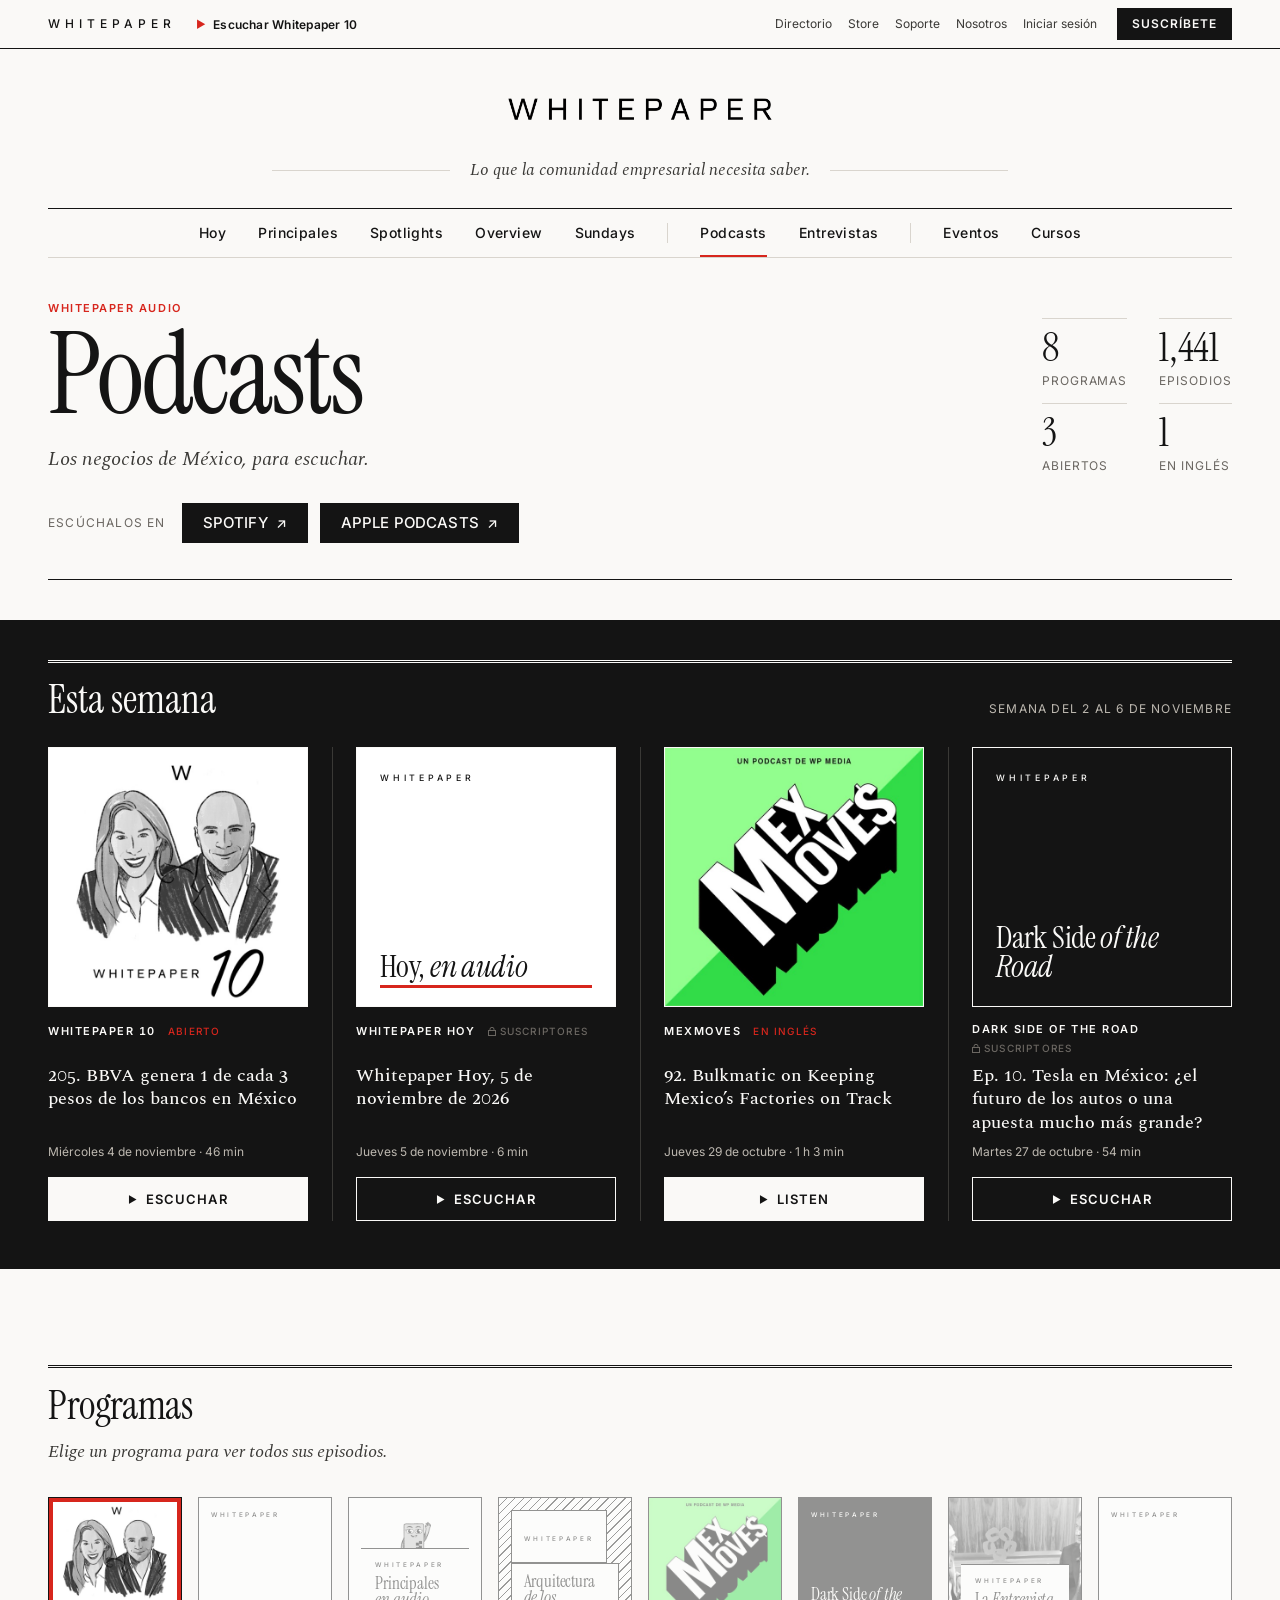
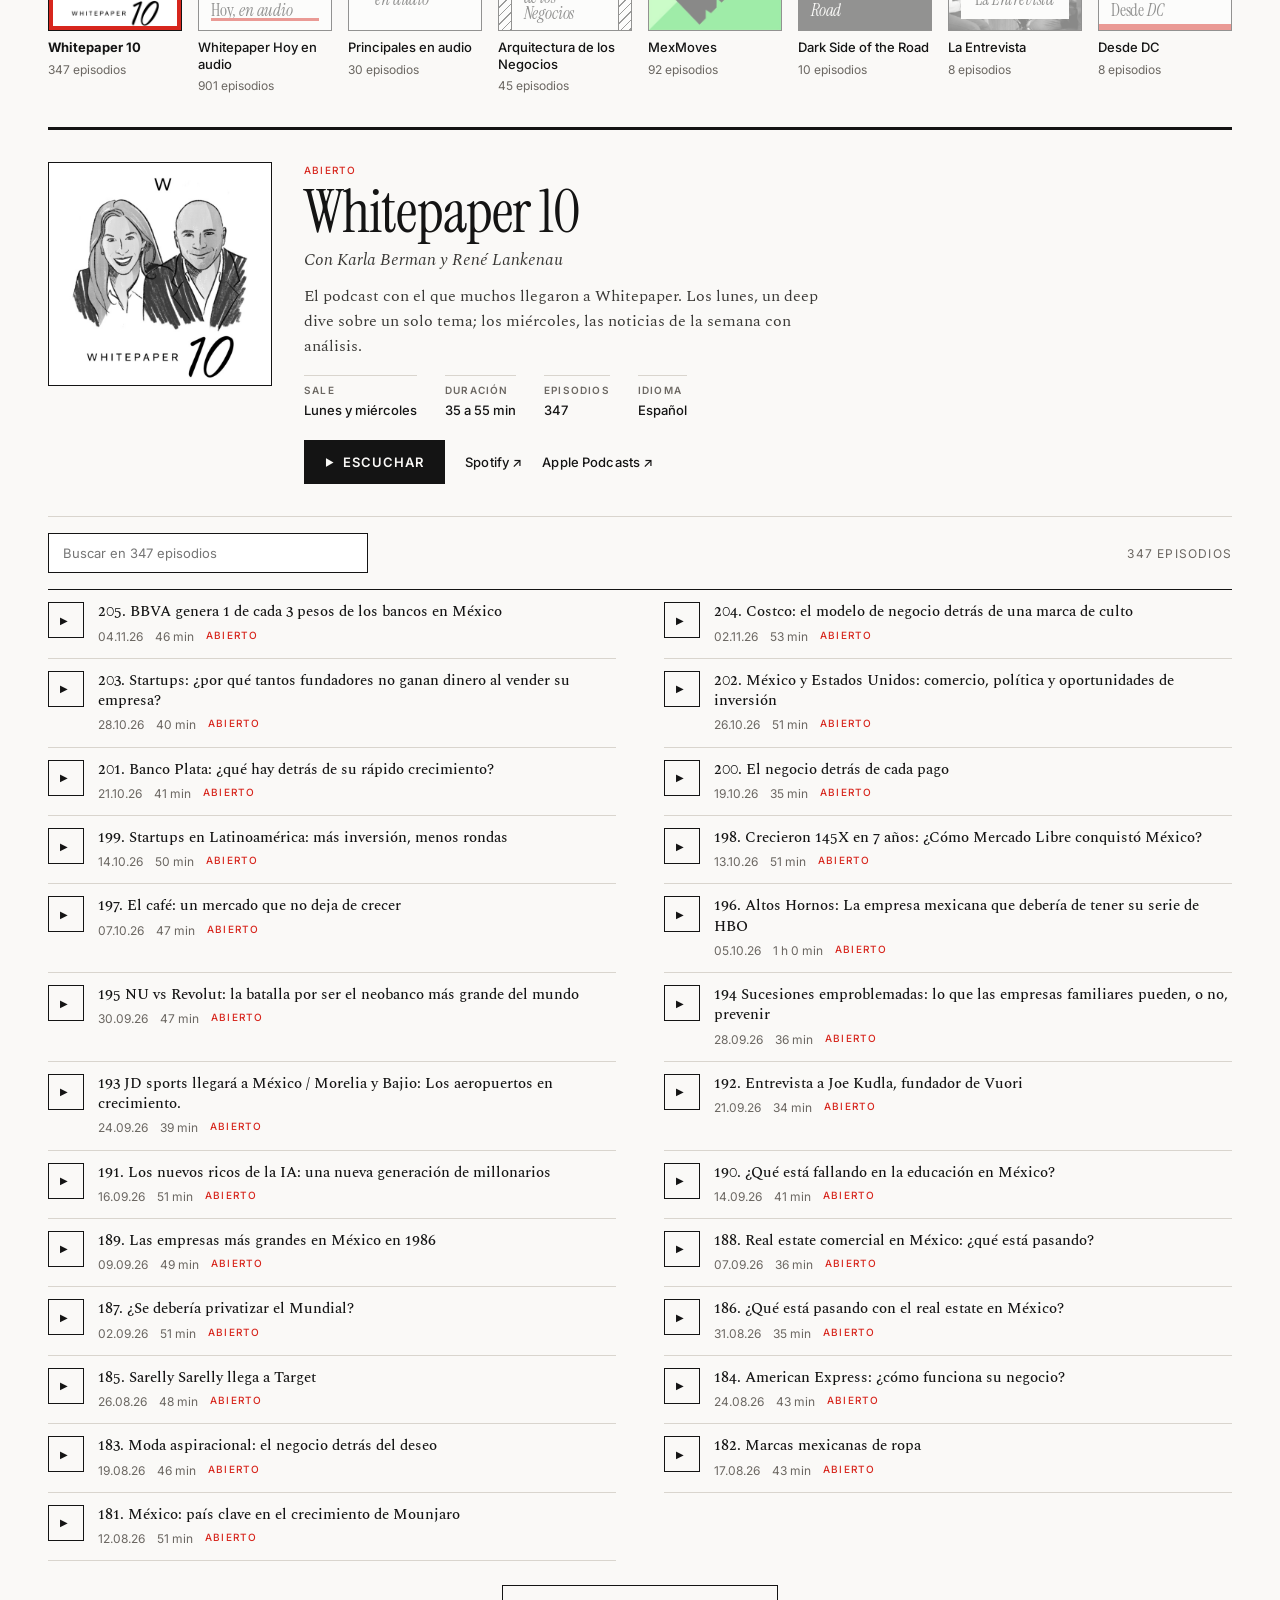
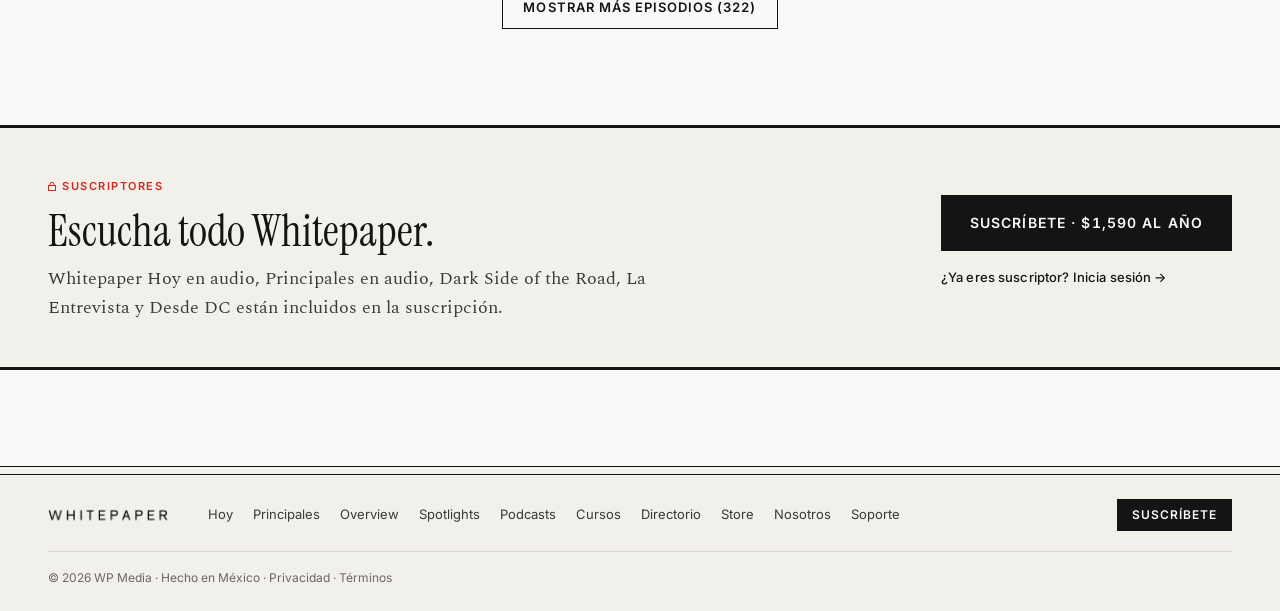
==== commit 84bef77b: "Podcasts: quitar sección Por voz Co-Authored-By: Claude Opus 5.5 <noreply@anthropic.com>" ====
--- a/podcasts.html
+++ b/podcasts.html
@@ -321,20 +321,6 @@
     </div>
   </section>
 
-  <div class="wrap section">
-    <section aria-labelledby="h-voices">
-      <div class="sechead"><h2 class="sechead__title" id="h-voices">Por voz</h2><p class="sechead__intro">Quién conduce cada programa.</p></div>
-      <ul class="voices">
-        <li><strong>Karla Berman</strong><a href="?show=whitepaper-10#programas">Whitepaper 10</a></li>
-        <li><strong>René Lankenau</strong><a href="?show=whitepaper-10#programas">Whitepaper 10</a><a href="?show=la-entrevista#programas">La Entrevista</a></li>
-        <li><strong>Susana Sáenz</strong><a href="?show=whitepaper-hoy#programas">Whitepaper Hoy en audio</a><a href="?show=arquitectura#programas">Arquitectura de los Negocios</a><a href="?show=desde-dc#programas">Desde DC</a><a href="?show=la-entrevista#programas">La Entrevista</a></li>
-        <li><strong>Alberto Bortoni</strong><a href="?show=dark-side#programas">Dark Side of the Road</a></li>
-        <li><strong>Damian Fraser</strong><a href="?show=mexmoves#programas">MexMoves</a></li>
-        <li><strong>Eduardo García</strong><a href="?show=mexmoves#programas">MexMoves</a></li>
-      </ul>
-    </section>
-  </div>
-
 </main>
 
 <footer class="footer footer--slim">
